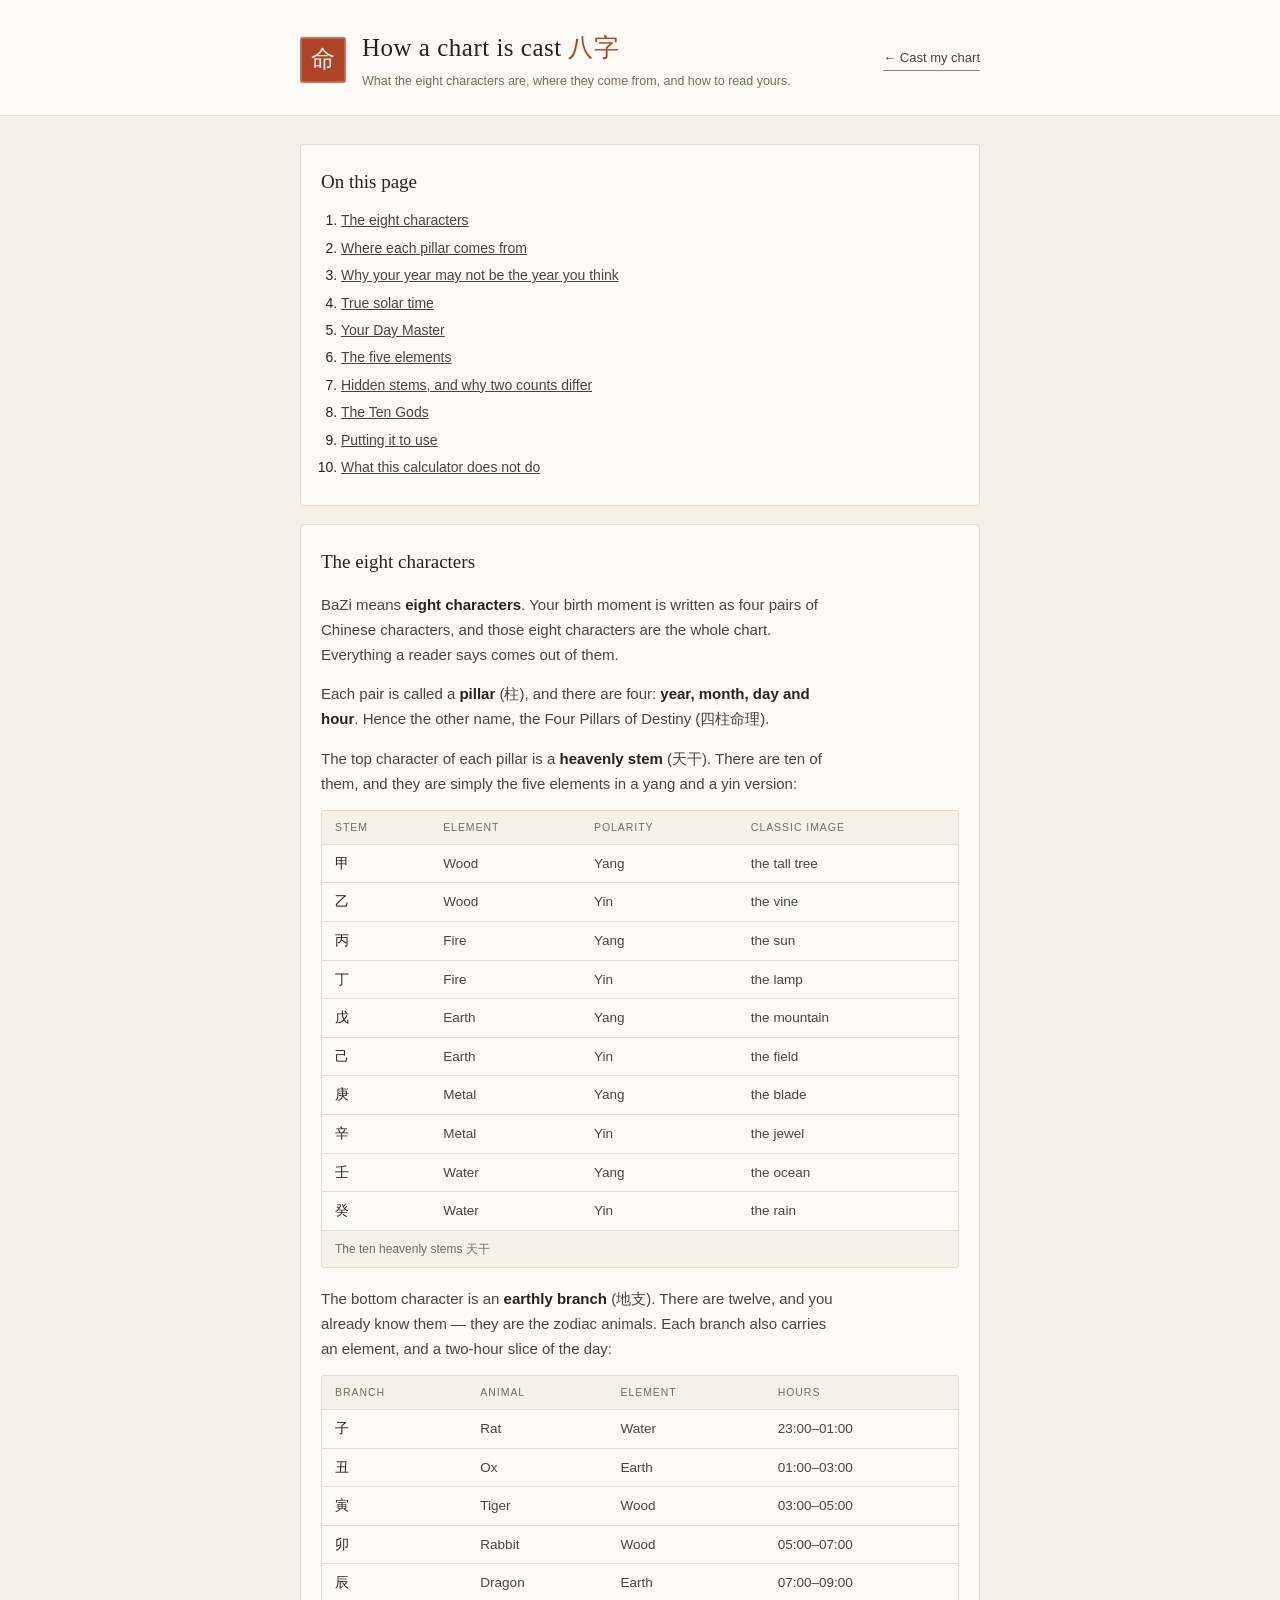
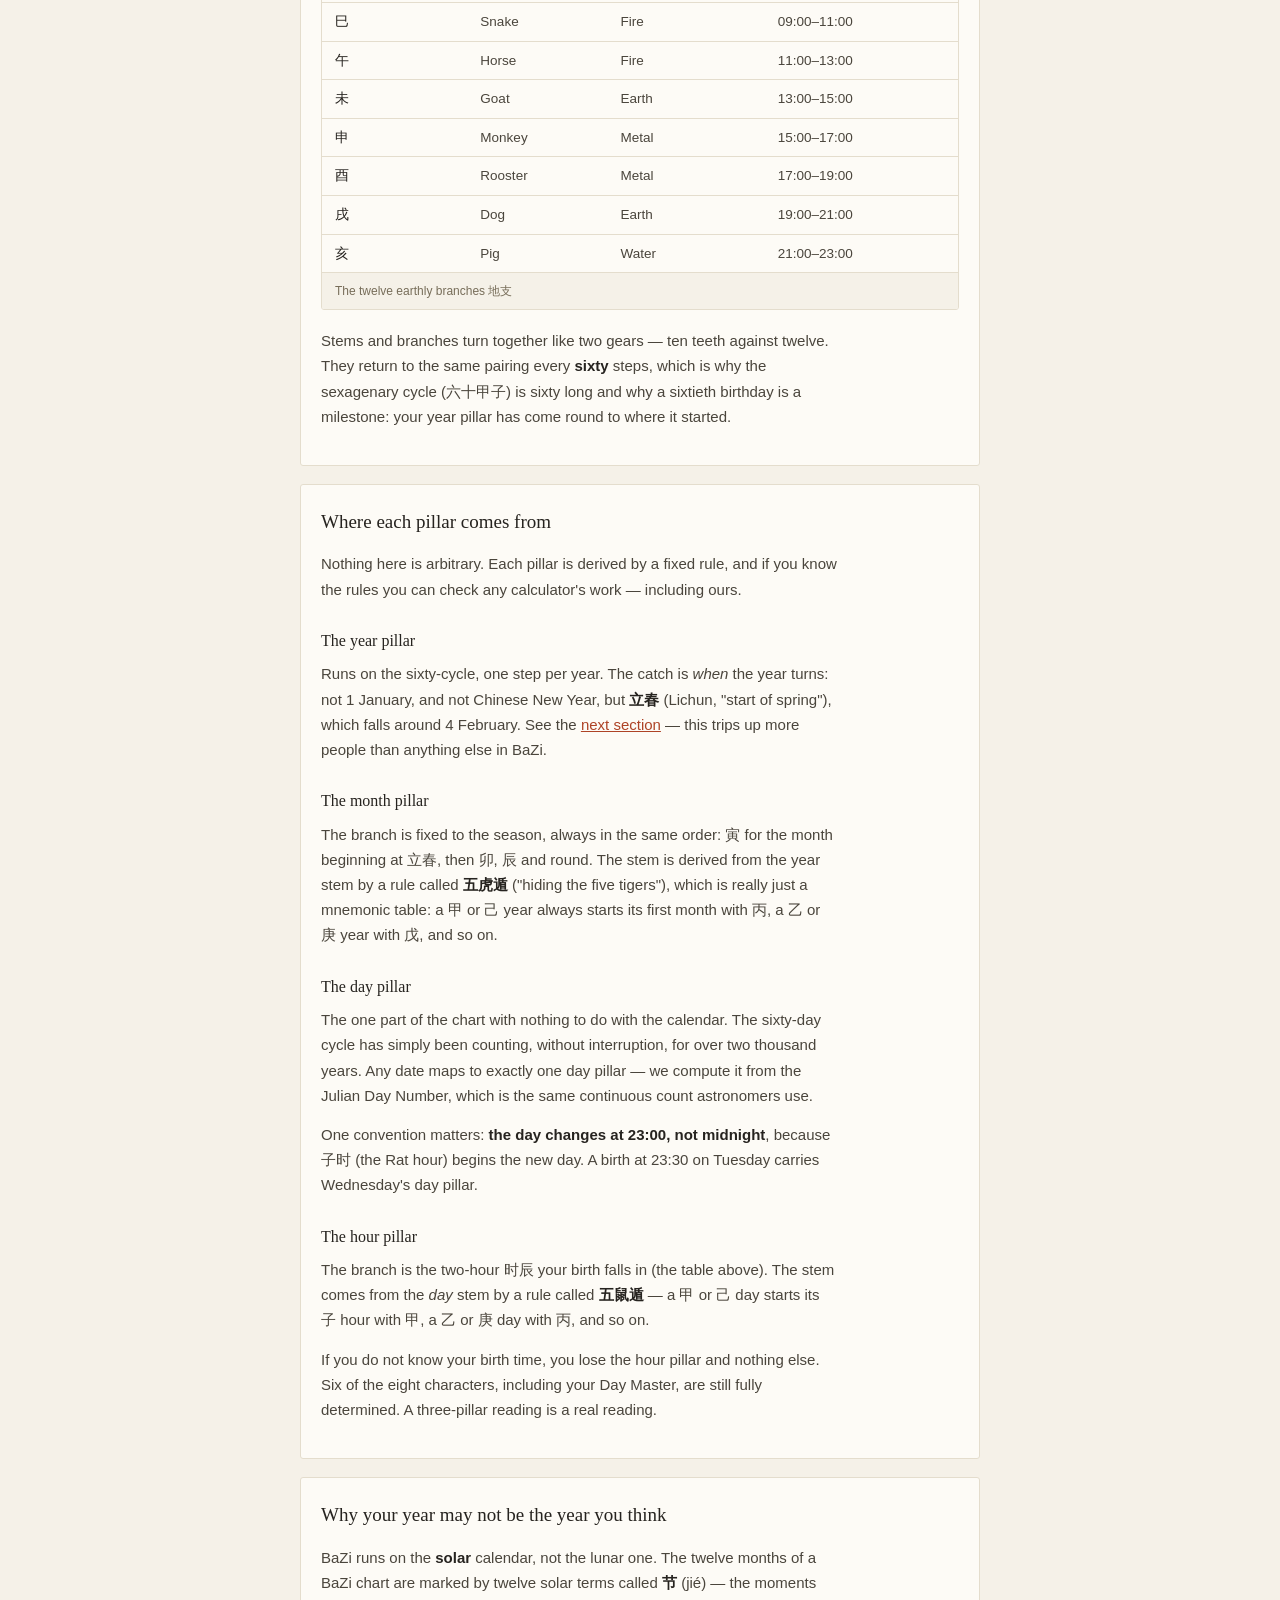
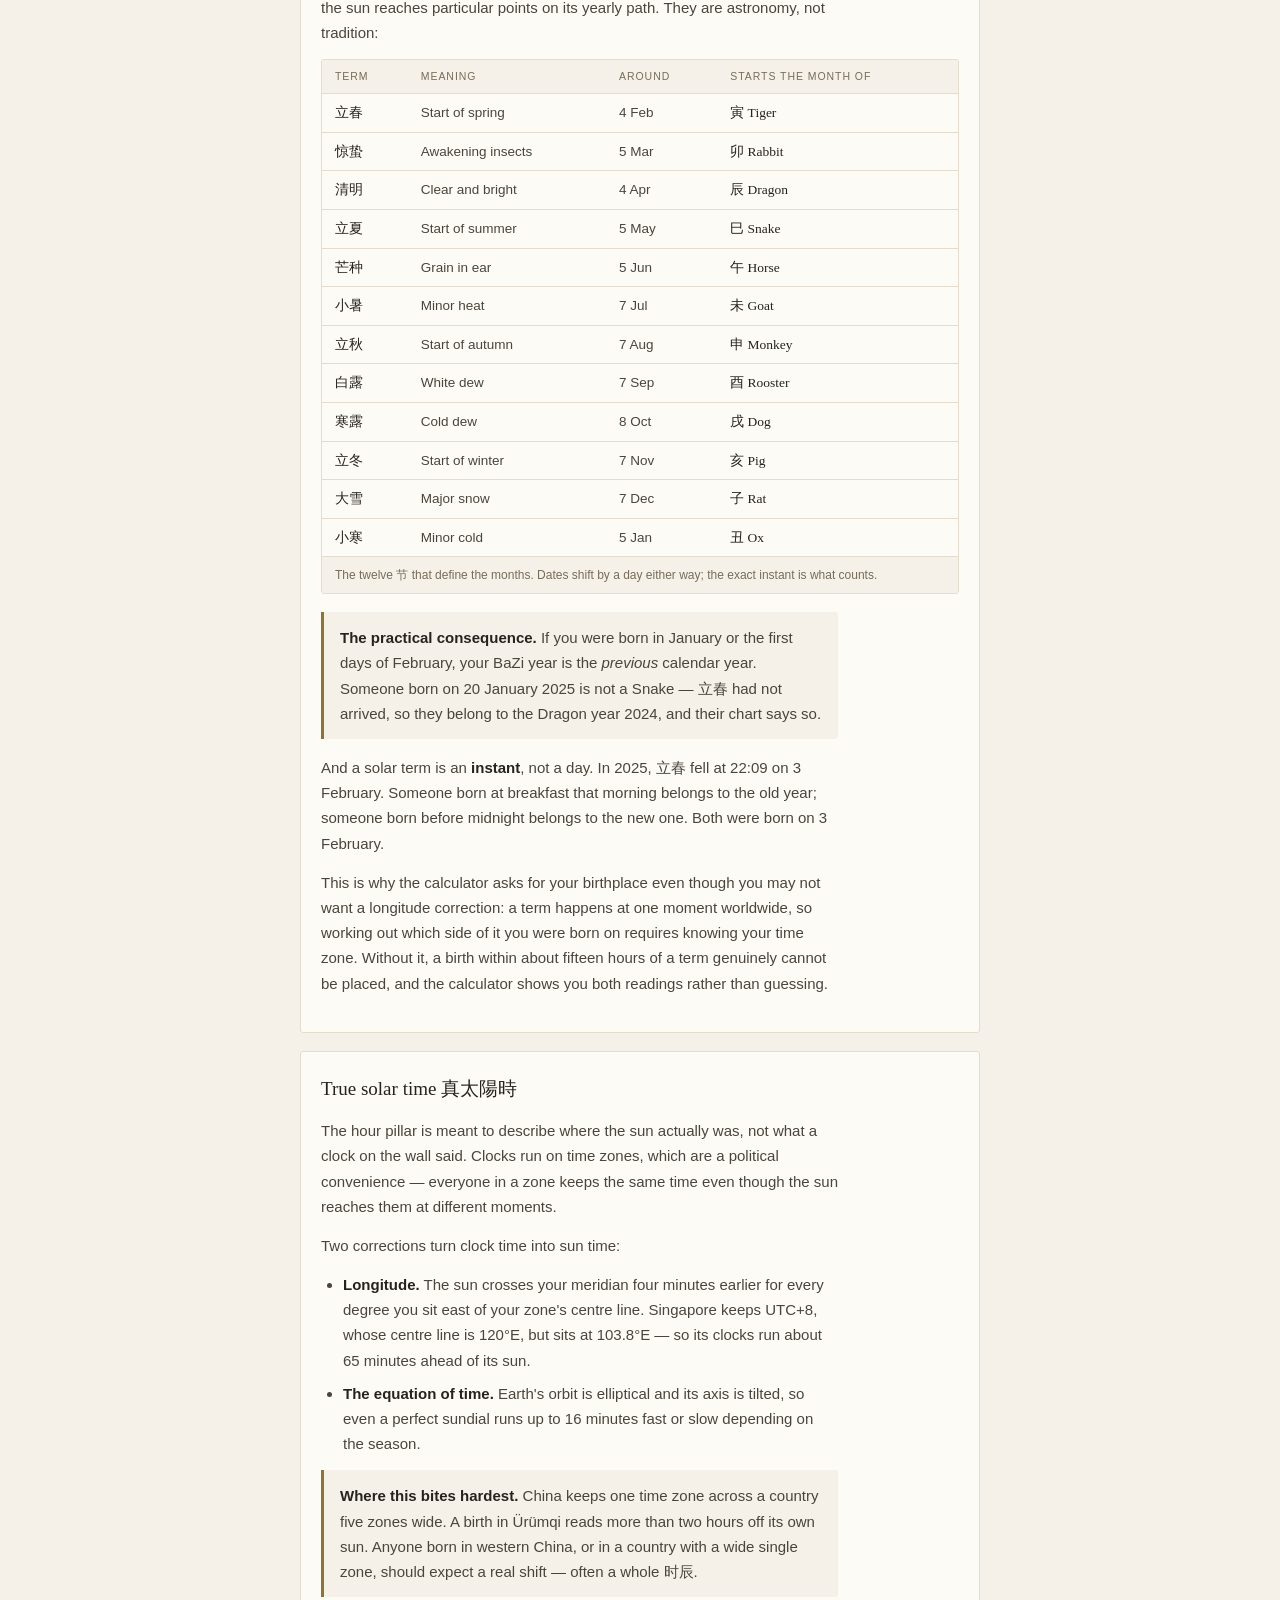
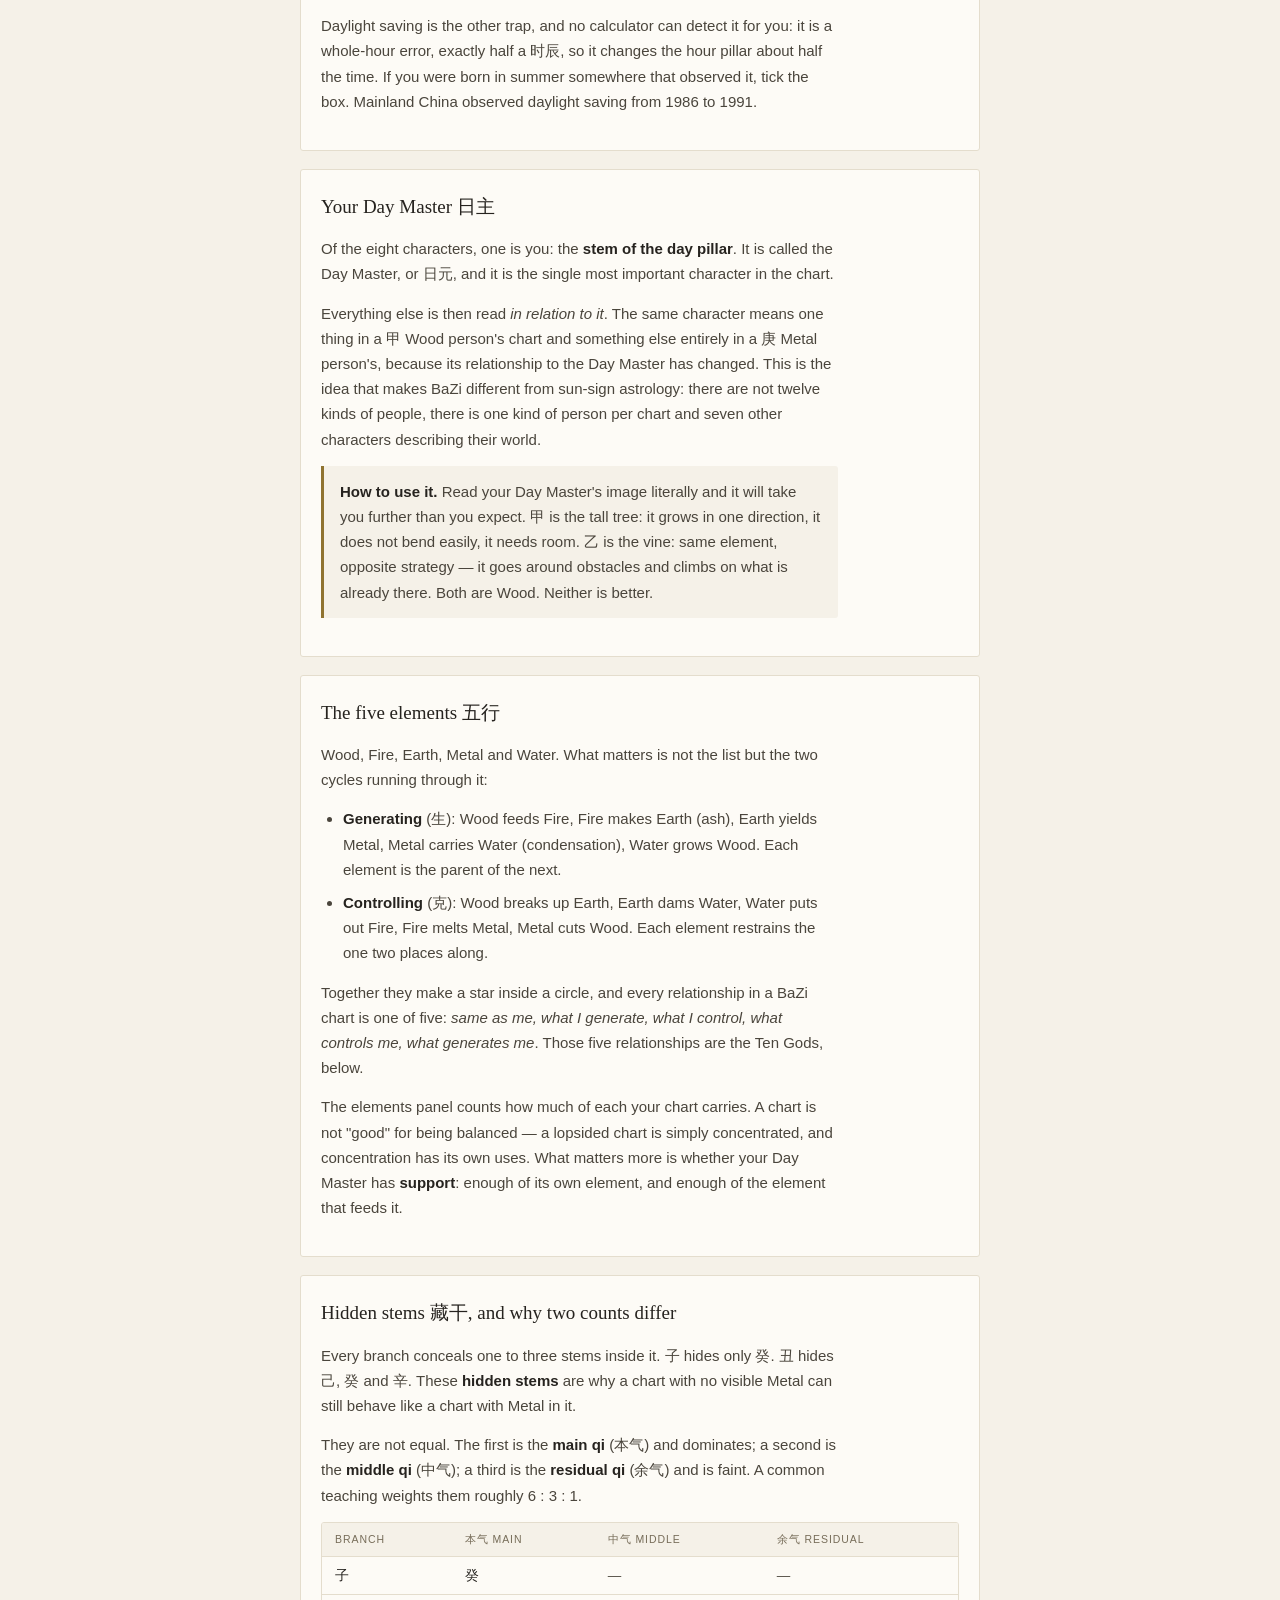
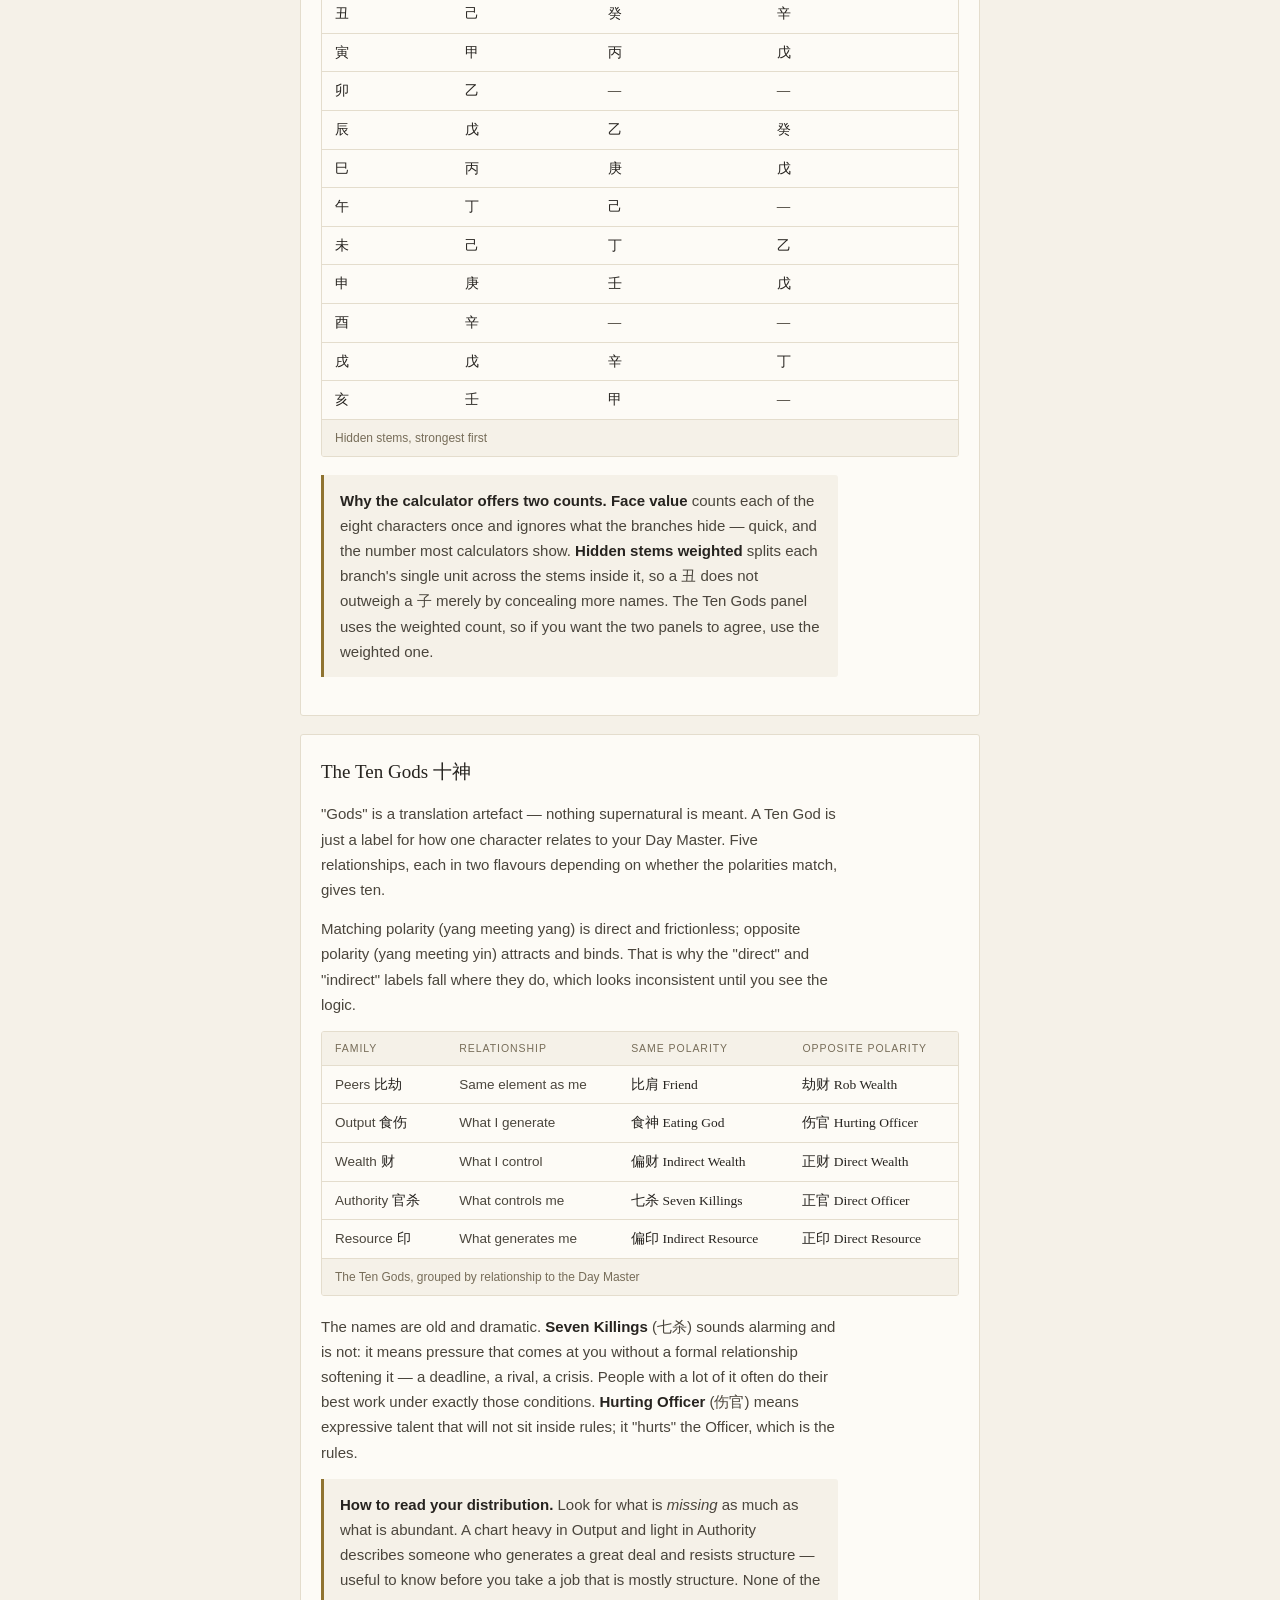
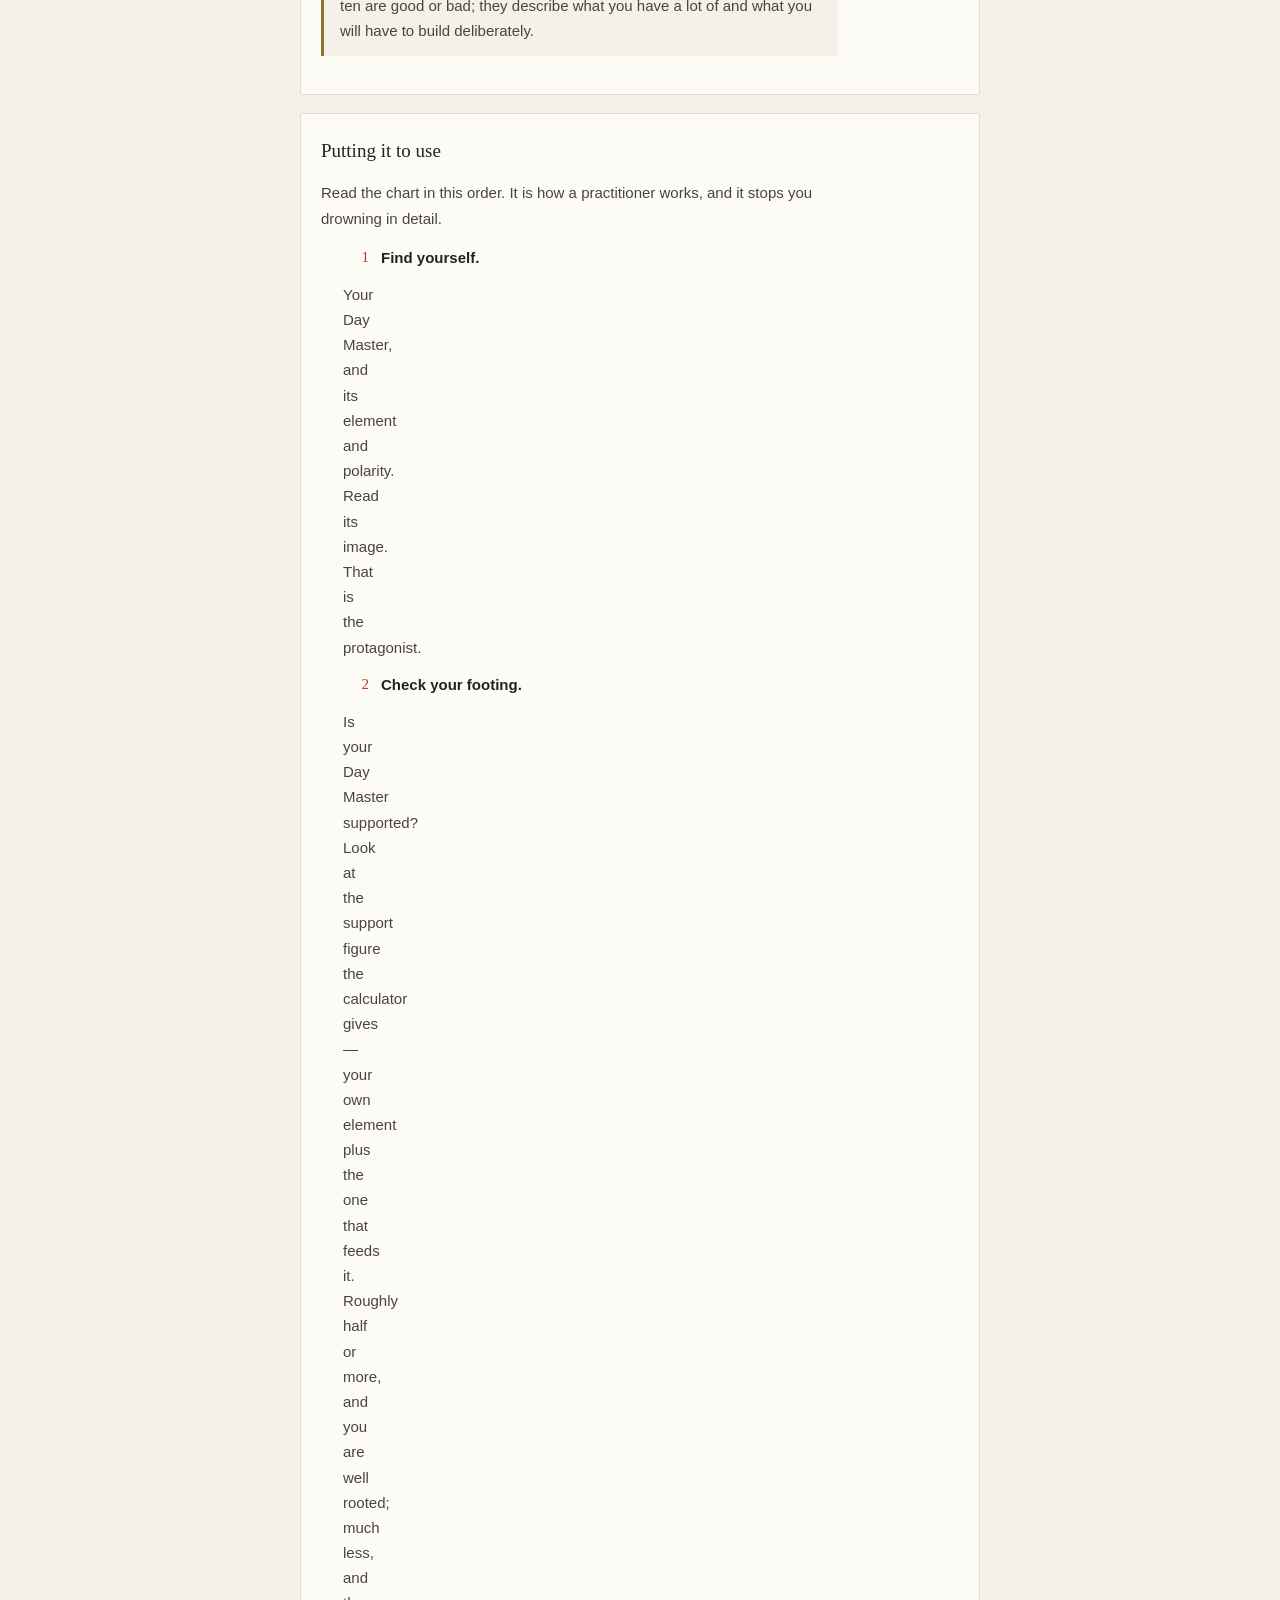
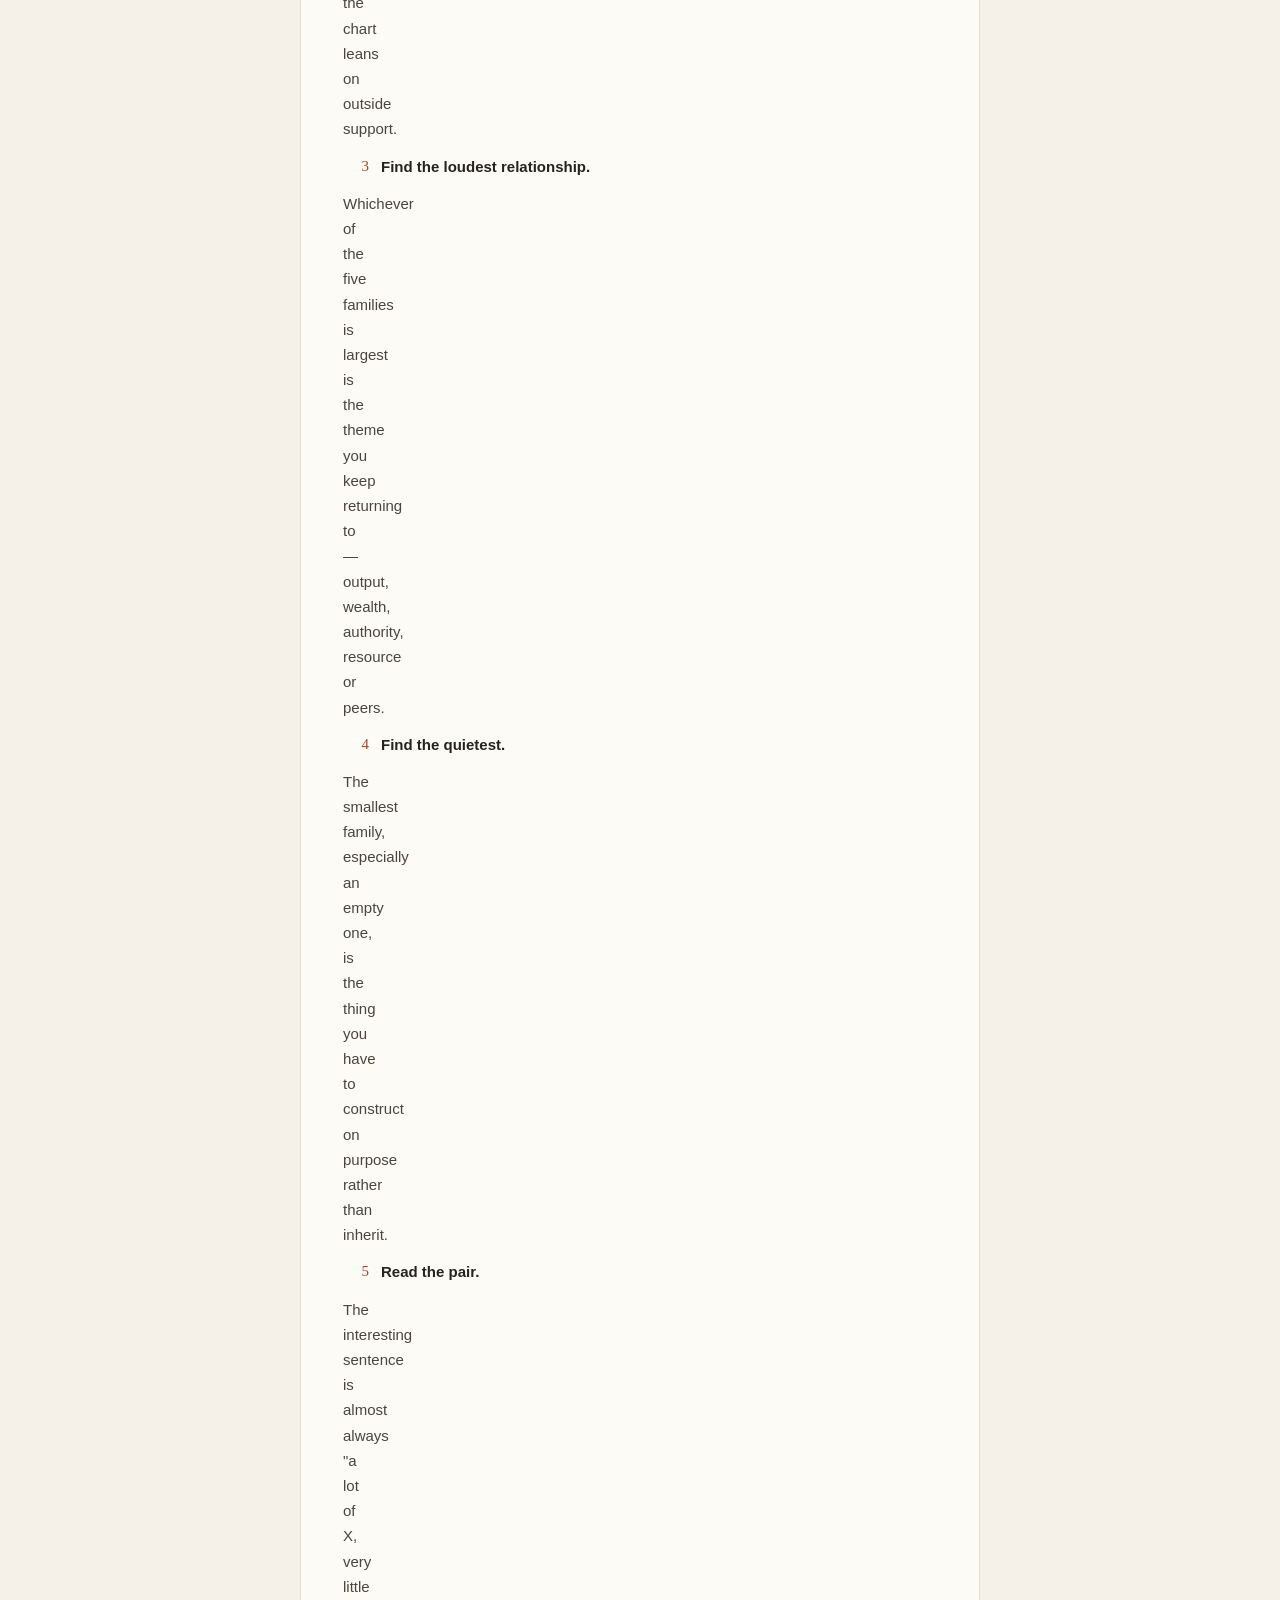
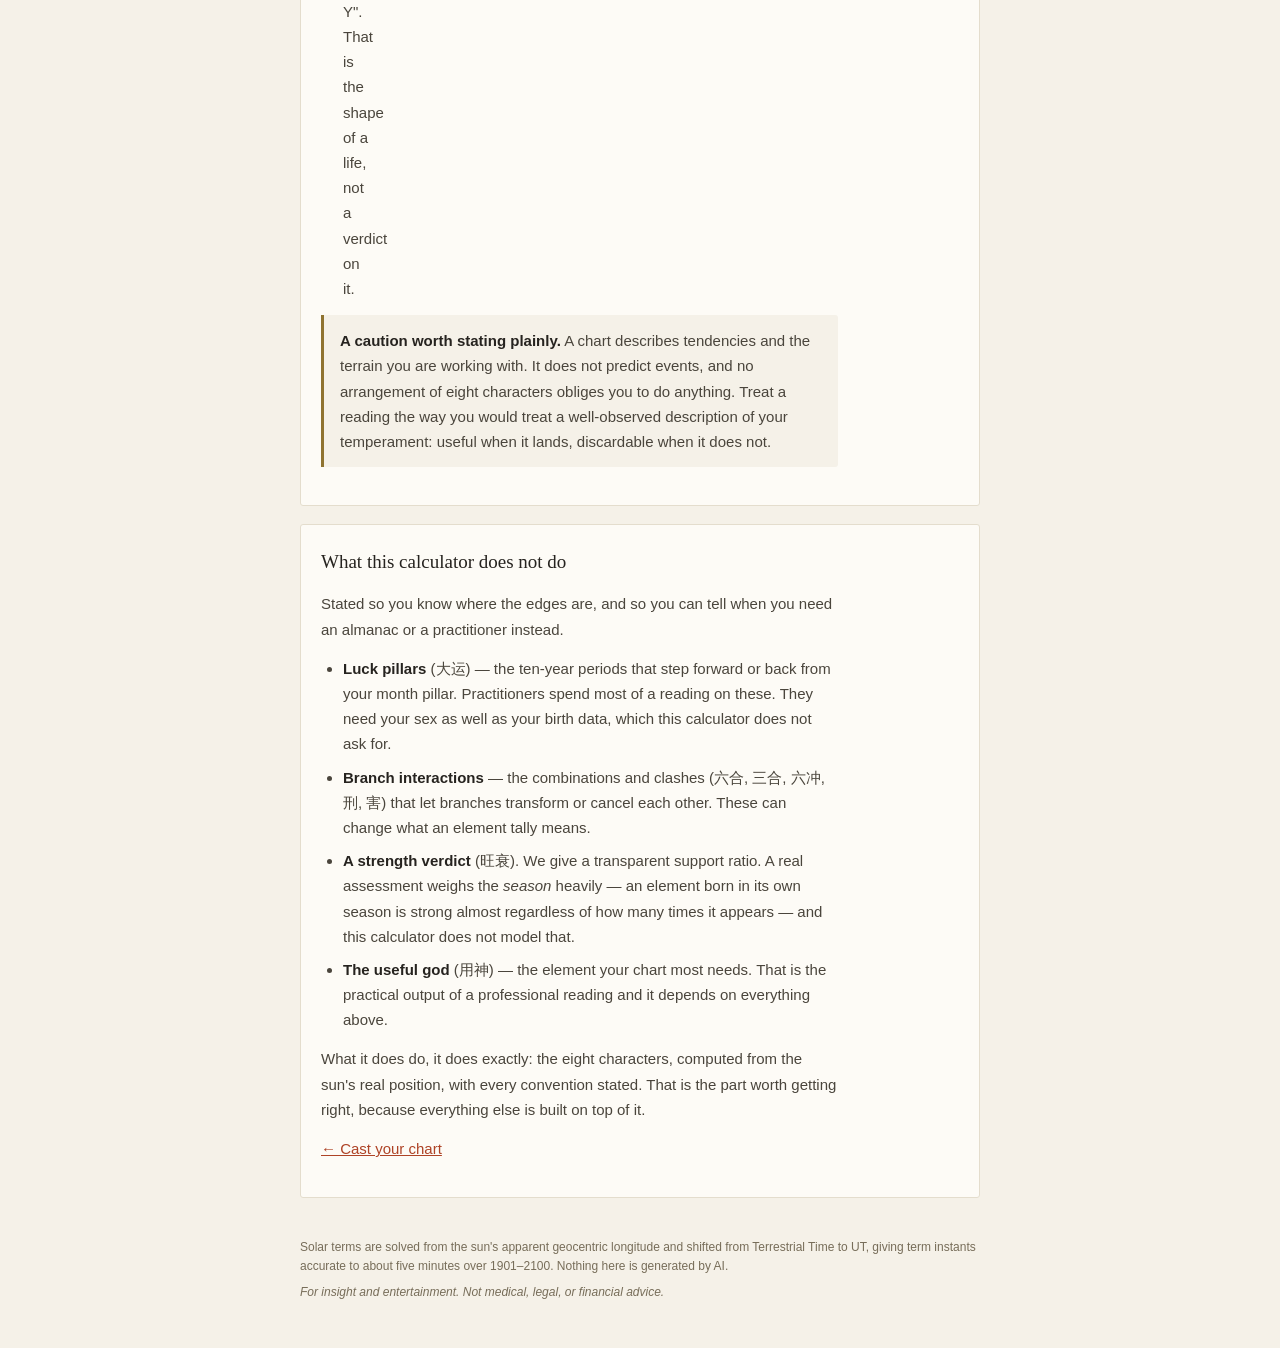
==== guide.html @ dee1ddfe "improve tool" ====
<!doctype html>
<html lang="en">
<head>
<meta charset="utf-8">
<meta name="viewport" content="width=device-width, initial-scale=1">
<title>How a BaZi Chart Is Cast: Pillars, Day Master, Elements and Ten Gods (八字)</title>
<meta name="description" content="A plain-English guide to reading a BaZi chart: what the four pillars are, how the year changes at 立春 rather than New Year, what a Day Master is, how the five elements and ten gods are counted, and how to apply it all.">
<link rel="canonical" href="https://example.github.io/bazi-calculator/guide.html">

<meta property="og:type" content="article">
<meta property="og:title" content="How a BaZi Chart Is Cast (八字)">
<meta property="og:description" content="What the four pillars are, where they come from, and how to read your own chart. No jargon left untranslated.">

<link rel="icon" href="data:image/svg+xml,<svg xmlns='http://www.w3.org/2000/svg' viewBox='0 0 32 32'><rect width='32' height='32' rx='3' fill='%23ae4326'/><text x='16' y='23' font-size='20' text-anchor='middle' fill='%23f8f3e9' font-family='serif'>命</text></svg>">
<link rel="stylesheet" href="styles.css">
</head>
<body>

<header class="site-head">
  <div class="wrap head-inner">
    <div class="head-main">
      <span class="seal" aria-hidden="true">命</span>
      <div>
        <h1>How a chart is cast <span class="hz" lang="zh">八字</span></h1>
        <p class="tagline">What the eight characters are, where they come from, and how to read yours.</p>
      </div>
    </div>
    <a class="head-link" href="index.html">← Cast my chart</a>
  </div>
</header>

<main class="wrap">

  <nav class="card toc" aria-labelledby="toc-h">
    <h2 id="toc-h" class="card-title">On this page</h2>
    <ol class="toc-list">
      <li><a href="#basics">The eight characters</a></li>
      <li><a href="#pillars">Where each pillar comes from</a></li>
      <li><a href="#terms">Why your year may not be the year you think</a></li>
      <li><a href="#solar-time">True solar time</a></li>
      <li><a href="#day-master">Your Day Master</a></li>
      <li><a href="#elements">The five elements</a></li>
      <li><a href="#hidden-stems">Hidden stems, and why two counts differ</a></li>
      <li><a href="#ten-gods">The Ten Gods</a></li>
      <li><a href="#apply">Putting it to use</a></li>
      <li><a href="#limits">What this calculator does not do</a></li>
    </ol>
  </nav>

  <!-- ─────────────────────────────────────────────────────── -->
  <section class="card prose" id="basics" aria-labelledby="basics-h">
    <h2 id="basics-h" class="card-title">The eight characters</h2>

    <p>BaZi means <b>eight characters</b>. Your birth moment is written as four pairs of
    Chinese characters, and those eight characters are the whole chart. Everything a reader
    says comes out of them.</p>

    <p>Each pair is called a <b>pillar</b> (柱), and there are four: <b>year, month, day and
    hour</b>. Hence the other name, the Four Pillars of Destiny (四柱命理).</p>

    <p>The top character of each pillar is a <b>heavenly stem</b> (天干). There are ten of them,
    and they are simply the five elements in a yang and a yin version:</p>

    <div class="table-scroll">
      <table class="ref">
        <caption>The ten heavenly stems 天干</caption>
        <thead><tr><th>Stem</th><th>Element</th><th>Polarity</th><th>Classic image</th></tr></thead>
        <tbody>
          <tr><td lang="zh">甲</td><td>Wood</td><td>Yang</td><td>the tall tree</td></tr>
          <tr><td lang="zh">乙</td><td>Wood</td><td>Yin</td><td>the vine</td></tr>
          <tr><td lang="zh">丙</td><td>Fire</td><td>Yang</td><td>the sun</td></tr>
          <tr><td lang="zh">丁</td><td>Fire</td><td>Yin</td><td>the lamp</td></tr>
          <tr><td lang="zh">戊</td><td>Earth</td><td>Yang</td><td>the mountain</td></tr>
          <tr><td lang="zh">己</td><td>Earth</td><td>Yin</td><td>the field</td></tr>
          <tr><td lang="zh">庚</td><td>Metal</td><td>Yang</td><td>the blade</td></tr>
          <tr><td lang="zh">辛</td><td>Metal</td><td>Yin</td><td>the jewel</td></tr>
          <tr><td lang="zh">壬</td><td>Water</td><td>Yang</td><td>the ocean</td></tr>
          <tr><td lang="zh">癸</td><td>Water</td><td>Yin</td><td>the rain</td></tr>
        </tbody>
      </table>
    </div>

    <p>The bottom character is an <b>earthly branch</b> (地支). There are twelve, and you already
    know them — they are the zodiac animals. Each branch also carries an element, and a two-hour
    slice of the day:</p>

    <div class="table-scroll">
      <table class="ref">
        <caption>The twelve earthly branches 地支</caption>
        <thead><tr><th>Branch</th><th>Animal</th><th>Element</th><th>Hours</th></tr></thead>
        <tbody>
          <tr><td lang="zh">子</td><td>Rat</td><td>Water</td><td>23:00–01:00</td></tr>
          <tr><td lang="zh">丑</td><td>Ox</td><td>Earth</td><td>01:00–03:00</td></tr>
          <tr><td lang="zh">寅</td><td>Tiger</td><td>Wood</td><td>03:00–05:00</td></tr>
          <tr><td lang="zh">卯</td><td>Rabbit</td><td>Wood</td><td>05:00–07:00</td></tr>
          <tr><td lang="zh">辰</td><td>Dragon</td><td>Earth</td><td>07:00–09:00</td></tr>
          <tr><td lang="zh">巳</td><td>Snake</td><td>Fire</td><td>09:00–11:00</td></tr>
          <tr><td lang="zh">午</td><td>Horse</td><td>Fire</td><td>11:00–13:00</td></tr>
          <tr><td lang="zh">未</td><td>Goat</td><td>Earth</td><td>13:00–15:00</td></tr>
          <tr><td lang="zh">申</td><td>Monkey</td><td>Metal</td><td>15:00–17:00</td></tr>
          <tr><td lang="zh">酉</td><td>Rooster</td><td>Metal</td><td>17:00–19:00</td></tr>
          <tr><td lang="zh">戌</td><td>Dog</td><td>Earth</td><td>19:00–21:00</td></tr>
          <tr><td lang="zh">亥</td><td>Pig</td><td>Water</td><td>21:00–23:00</td></tr>
        </tbody>
      </table>
    </div>

    <p>Stems and branches turn together like two gears — ten teeth against twelve. They return
    to the same pairing every <b>sixty</b> steps, which is why the sexagenary cycle (六十甲子)
    is sixty long and why a sixtieth birthday is a milestone: your year pillar has come round
    to where it started.</p>
  </section>

  <!-- ─────────────────────────────────────────────────────── -->
  <section class="card prose" id="pillars" aria-labelledby="pillars-h">
    <h2 id="pillars-h" class="card-title">Where each pillar comes from</h2>

    <p>Nothing here is arbitrary. Each pillar is derived by a fixed rule, and if you know the
    rules you can check any calculator's work — including ours.</p>

    <h3>The year pillar</h3>
    <p>Runs on the sixty-cycle, one step per year. The catch is <em>when</em> the year turns:
    not 1 January, and not Chinese New Year, but <b>立春</b> (Lichun, "start of spring"), which
    falls around 4 February. See the <a href="#terms">next section</a> — this trips up more
    people than anything else in BaZi.</p>

    <h3>The month pillar</h3>
    <p>The branch is fixed to the season, always in the same order: 寅 for the month beginning
    at 立春, then 卯, 辰 and round. The stem is derived from the year stem by a rule called
    <b>五虎遁</b> ("hiding the five tigers"), which is really just a mnemonic table: a 甲 or 己
    year always starts its first month with 丙, a 乙 or 庚 year with 戊, and so on.</p>

    <h3>The day pillar</h3>
    <p>The one part of the chart with nothing to do with the calendar. The sixty-day cycle has
    simply been counting, without interruption, for over two thousand years. Any date maps to
    exactly one day pillar — we compute it from the Julian Day Number, which is the same
    continuous count astronomers use.</p>
    <p>One convention matters: <b>the day changes at 23:00, not midnight</b>, because 子时
    (the Rat hour) begins the new day. A birth at 23:30 on Tuesday carries Wednesday's day
    pillar.</p>

    <h3>The hour pillar</h3>
    <p>The branch is the two-hour 时辰 your birth falls in (the table above). The stem comes from
    the <em>day</em> stem by a rule called <b>五鼠遁</b> — a 甲 or 己 day starts its 子 hour with
    甲, a 乙 or 庚 day with 丙, and so on.</p>
    <p>If you do not know your birth time, you lose the hour pillar and nothing else. Six of the
    eight characters, including your Day Master, are still fully determined. A three-pillar
    reading is a real reading.</p>
  </section>

  <!-- ─────────────────────────────────────────────────────── -->
  <section class="card prose" id="terms" aria-labelledby="terms-h">
    <h2 id="terms-h" class="card-title">Why your year may not be the year you think</h2>

    <p>BaZi runs on the <b>solar</b> calendar, not the lunar one. The twelve months of a BaZi
    chart are marked by twelve solar terms called <b>节</b> (jié) — the moments the sun reaches
    particular points on its yearly path. They are astronomy, not tradition:</p>

    <div class="table-scroll">
      <table class="ref">
        <caption>The twelve 节 that define the months. Dates shift by a day either way; the exact
        instant is what counts.</caption>
        <thead><tr><th>Term</th><th>Meaning</th><th>Around</th><th>Starts the month of</th></tr></thead>
        <tbody>
          <tr><td lang="zh">立春</td><td>Start of spring</td><td>4 Feb</td><td lang="zh">寅 Tiger</td></tr>
          <tr><td lang="zh">惊蛰</td><td>Awakening insects</td><td>5 Mar</td><td lang="zh">卯 Rabbit</td></tr>
          <tr><td lang="zh">清明</td><td>Clear and bright</td><td>4 Apr</td><td lang="zh">辰 Dragon</td></tr>
          <tr><td lang="zh">立夏</td><td>Start of summer</td><td>5 May</td><td lang="zh">巳 Snake</td></tr>
          <tr><td lang="zh">芒种</td><td>Grain in ear</td><td>5 Jun</td><td lang="zh">午 Horse</td></tr>
          <tr><td lang="zh">小暑</td><td>Minor heat</td><td>7 Jul</td><td lang="zh">未 Goat</td></tr>
          <tr><td lang="zh">立秋</td><td>Start of autumn</td><td>7 Aug</td><td lang="zh">申 Monkey</td></tr>
          <tr><td lang="zh">白露</td><td>White dew</td><td>7 Sep</td><td lang="zh">酉 Rooster</td></tr>
          <tr><td lang="zh">寒露</td><td>Cold dew</td><td>8 Oct</td><td lang="zh">戌 Dog</td></tr>
          <tr><td lang="zh">立冬</td><td>Start of winter</td><td>7 Nov</td><td lang="zh">亥 Pig</td></tr>
          <tr><td lang="zh">大雪</td><td>Major snow</td><td>7 Dec</td><td lang="zh">子 Rat</td></tr>
          <tr><td lang="zh">小寒</td><td>Minor cold</td><td>5 Jan</td><td lang="zh">丑 Ox</td></tr>
        </tbody>
      </table>
    </div>

    <p class="callout"><b>The practical consequence.</b> If you were born in January or the first
    days of February, your BaZi year is the <em>previous</em> calendar year. Someone born on
    20 January 2025 is not a Snake — 立春 had not arrived, so they belong to the Dragon year
    2024, and their chart says so.</p>

    <p>And a solar term is an <b>instant</b>, not a day. In 2025, 立春 fell at 22:09 on
    3 February. Someone born at breakfast that morning belongs to the old year; someone born
    before midnight belongs to the new one. Both were born on 3 February.</p>

    <p>This is why the calculator asks for your birthplace even though you may not want a
    longitude correction: a term happens at one moment worldwide, so working out which side of
    it you were born on requires knowing your time zone. Without it, a birth within about
    fifteen hours of a term genuinely cannot be placed, and the calculator shows you both
    readings rather than guessing.</p>
  </section>

  <!-- ─────────────────────────────────────────────────────── -->
  <section class="card prose" id="solar-time" aria-labelledby="st-h">
    <h2 id="st-h" class="card-title">True solar time 真太陽時</h2>

    <p>The hour pillar is meant to describe where the sun actually was, not what a clock on the
    wall said. Clocks run on time zones, which are a political convenience — everyone in a zone
    keeps the same time even though the sun reaches them at different moments.</p>

    <p>Two corrections turn clock time into sun time:</p>

    <ul>
      <li><b>Longitude.</b> The sun crosses your meridian four minutes earlier for every degree
      you sit east of your zone's centre line. Singapore keeps UTC+8, whose centre line is 120°E,
      but sits at 103.8°E — so its clocks run about 65 minutes ahead of its sun.</li>
      <li><b>The equation of time.</b> Earth's orbit is elliptical and its axis is tilted, so
      even a perfect sundial runs up to 16 minutes fast or slow depending on the season.</li>
    </ul>

    <p class="callout"><b>Where this bites hardest.</b> China keeps one time zone across a country
    five zones wide. A birth in Ürümqi reads more than two hours off its own sun. Anyone born in
    western China, or in a country with a wide single zone, should expect a real shift — often a
    whole 时辰.</p>

    <p>Daylight saving is the other trap, and no calculator can detect it for you: it is a
    whole-hour error, exactly half a 时辰, so it changes the hour pillar about half the time.
    If you were born in summer somewhere that observed it, tick the box. Mainland China observed
    daylight saving from 1986 to 1991.</p>
  </section>

  <!-- ─────────────────────────────────────────────────────── -->
  <section class="card prose" id="day-master" aria-labelledby="dmh">
    <h2 id="dmh" class="card-title">Your Day Master 日主</h2>

    <p>Of the eight characters, one is you: the <b>stem of the day pillar</b>. It is called the
    Day Master, or 日元, and it is the single most important character in the chart.</p>

    <p>Everything else is then read <em>in relation to it</em>. The same character means one
    thing in a 甲 Wood person's chart and something else entirely in a 庚 Metal person's, because
    its relationship to the Day Master has changed. This is the idea that makes BaZi different
    from sun-sign astrology: there are not twelve kinds of people, there is one kind of person
    per chart and seven other characters describing their world.</p>

    <p class="callout"><b>How to use it.</b> Read your Day Master's image literally and it will
    take you further than you expect. 甲 is the tall tree: it grows in one direction, it does not
    bend easily, it needs room. 乙 is the vine: same element, opposite strategy — it goes around
    obstacles and climbs on what is already there. Both are Wood. Neither is better.</p>
  </section>

  <!-- ─────────────────────────────────────────────────────── -->
  <section class="card prose" id="elements" aria-labelledby="eh">
    <h2 id="eh" class="card-title">The five elements 五行</h2>

    <p>Wood, Fire, Earth, Metal and Water. What matters is not the list but the two cycles
    running through it:</p>

    <ul>
      <li><b>Generating</b> (生): Wood feeds Fire, Fire makes Earth (ash), Earth yields Metal,
      Metal carries Water (condensation), Water grows Wood. Each element is the parent of the
      next.</li>
      <li><b>Controlling</b> (克): Wood breaks up Earth, Earth dams Water, Water puts out Fire,
      Fire melts Metal, Metal cuts Wood. Each element restrains the one two places along.</li>
    </ul>

    <p>Together they make a star inside a circle, and every relationship in a BaZi chart is one
    of five: <em>same as me, what I generate, what I control, what controls me, what generates
    me</em>. Those five relationships are the Ten Gods, below.</p>

    <p>The elements panel counts how much of each your chart carries. A chart is not "good"
    for being balanced — a lopsided chart is simply concentrated, and concentration has its own
    uses. What matters more is whether your Day Master has <b>support</b>: enough of its own
    element, and enough of the element that feeds it.</p>
  </section>

  <!-- ─────────────────────────────────────────────────────── -->
  <section class="card prose" id="hidden-stems" aria-labelledby="hsh">
    <h2 id="hsh" class="card-title">Hidden stems 藏干, and why two counts differ</h2>

    <p>Every branch conceals one to three stems inside it. 子 hides only 癸. 丑 hides 己, 癸
    and 辛. These <b>hidden stems</b> are why a chart with no visible Metal can still behave
    like a chart with Metal in it.</p>

    <p>They are not equal. The first is the <b>main qi</b> (本气) and dominates; a second is the
    <b>middle qi</b> (中气); a third is the <b>residual qi</b> (余气) and is faint. A common
    teaching weights them roughly 6 : 3 : 1.</p>

    <div class="table-scroll">
      <table class="ref">
        <caption>Hidden stems, strongest first</caption>
        <thead><tr><th>Branch</th><th>本气 main</th><th>中气 middle</th><th>余气 residual</th></tr></thead>
        <tbody>
          <tr><td lang="zh">子</td><td lang="zh">癸</td><td>—</td><td>—</td></tr>
          <tr><td lang="zh">丑</td><td lang="zh">己</td><td lang="zh">癸</td><td lang="zh">辛</td></tr>
          <tr><td lang="zh">寅</td><td lang="zh">甲</td><td lang="zh">丙</td><td lang="zh">戊</td></tr>
          <tr><td lang="zh">卯</td><td lang="zh">乙</td><td>—</td><td>—</td></tr>
          <tr><td lang="zh">辰</td><td lang="zh">戊</td><td lang="zh">乙</td><td lang="zh">癸</td></tr>
          <tr><td lang="zh">巳</td><td lang="zh">丙</td><td lang="zh">庚</td><td lang="zh">戊</td></tr>
          <tr><td lang="zh">午</td><td lang="zh">丁</td><td lang="zh">己</td><td>—</td></tr>
          <tr><td lang="zh">未</td><td lang="zh">己</td><td lang="zh">丁</td><td lang="zh">乙</td></tr>
          <tr><td lang="zh">申</td><td lang="zh">庚</td><td lang="zh">壬</td><td lang="zh">戊</td></tr>
          <tr><td lang="zh">酉</td><td lang="zh">辛</td><td>—</td><td>—</td></tr>
          <tr><td lang="zh">戌</td><td lang="zh">戊</td><td lang="zh">辛</td><td lang="zh">丁</td></tr>
          <tr><td lang="zh">亥</td><td lang="zh">壬</td><td lang="zh">甲</td><td>—</td></tr>
        </tbody>
      </table>
    </div>

    <p class="callout"><b>Why the calculator offers two counts.</b> <b>Face value</b> counts each
    of the eight characters once and ignores what the branches hide — quick, and the number most
    calculators show. <b>Hidden stems weighted</b> splits each branch's single unit across the
    stems inside it, so a 丑 does not outweigh a 子 merely by concealing more names. The Ten Gods
    panel uses the weighted count, so if you want the two panels to agree, use the weighted one.</p>
  </section>

  <!-- ─────────────────────────────────────────────────────── -->
  <section class="card prose" id="ten-gods" aria-labelledby="tgh">
    <h2 id="tgh" class="card-title">The Ten Gods 十神</h2>

    <p>"Gods" is a translation artefact — nothing supernatural is meant. A Ten God is just a
    label for how one character relates to your Day Master. Five relationships, each in two
    flavours depending on whether the polarities match, gives ten.</p>

    <p>Matching polarity (yang meeting yang) is direct and frictionless; opposite polarity
    (yang meeting yin) attracts and binds. That is why the "direct" and "indirect" labels fall
    where they do, which looks inconsistent until you see the logic.</p>

    <div class="table-scroll">
      <table class="ref">
        <caption>The Ten Gods, grouped by relationship to the Day Master</caption>
        <thead><tr><th>Family</th><th>Relationship</th><th>Same polarity</th><th>Opposite polarity</th></tr></thead>
        <tbody>
          <tr><td>Peers <span lang="zh">比劫</span></td><td>Same element as me</td>
              <td lang="zh">比肩 Friend</td><td lang="zh">劫财 Rob Wealth</td></tr>
          <tr><td>Output <span lang="zh">食伤</span></td><td>What I generate</td>
              <td lang="zh">食神 Eating God</td><td lang="zh">伤官 Hurting Officer</td></tr>
          <tr><td>Wealth <span lang="zh">财</span></td><td>What I control</td>
              <td lang="zh">偏财 Indirect Wealth</td><td lang="zh">正财 Direct Wealth</td></tr>
          <tr><td>Authority <span lang="zh">官杀</span></td><td>What controls me</td>
              <td lang="zh">七杀 Seven Killings</td><td lang="zh">正官 Direct Officer</td></tr>
          <tr><td>Resource <span lang="zh">印</span></td><td>What generates me</td>
              <td lang="zh">偏印 Indirect Resource</td><td lang="zh">正印 Direct Resource</td></tr>
        </tbody>
      </table>
    </div>

    <p>The names are old and dramatic. <b>Seven Killings</b> (七杀) sounds alarming and is not:
    it means pressure that comes at you without a formal relationship softening it — a deadline,
    a rival, a crisis. People with a lot of it often do their best work under exactly those
    conditions. <b>Hurting Officer</b> (伤官) means expressive talent that will not sit inside
    rules; it "hurts" the Officer, which is the rules.</p>

    <p class="callout"><b>How to read your distribution.</b> Look for what is <em>missing</em>
    as much as what is abundant. A chart heavy in Output and light in Authority describes someone
    who generates a great deal and resists structure — useful to know before you take a job that
    is mostly structure. None of the ten are good or bad; they describe what you have a lot of
    and what you will have to build deliberately.</p>
  </section>

  <!-- ─────────────────────────────────────────────────────── -->
  <section class="card prose" id="apply" aria-labelledby="ah">
    <h2 id="ah" class="card-title">Putting it to use</h2>

    <p>Read the chart in this order. It is how a practitioner works, and it stops you drowning
    in detail.</p>

    <ol class="steps">
      <li><b>Find yourself.</b> Your Day Master, and its element and polarity. Read its image.
      That is the protagonist.</li>
      <li><b>Check your footing.</b> Is your Day Master supported? Look at the support figure the
      calculator gives — your own element plus the one that feeds it. Roughly half or more, and
      you are well rooted; much less, and the chart leans on outside support.</li>
      <li><b>Find the loudest relationship.</b> Whichever of the five families is largest is the
      theme you keep returning to — output, wealth, authority, resource or peers.</li>
      <li><b>Find the quietest.</b> The smallest family, especially an empty one, is the thing
      you have to construct on purpose rather than inherit.</li>
      <li><b>Read the pair.</b> The interesting sentence is almost always "a lot of X, very little
      Y". That is the shape of a life, not a verdict on it.</li>
    </ol>

    <p class="callout"><b>A caution worth stating plainly.</b> A chart describes tendencies and
    the terrain you are working with. It does not predict events, and no arrangement of eight
    characters obliges you to do anything. Treat a reading the way you would treat a
    well-observed description of your temperament: useful when it lands, discardable when it
    does not.</p>
  </section>

  <!-- ─────────────────────────────────────────────────────── -->
  <section class="card prose" id="limits" aria-labelledby="lh">
    <h2 id="lh" class="card-title">What this calculator does not do</h2>

    <p>Stated so you know where the edges are, and so you can tell when you need an almanac or a
    practitioner instead.</p>

    <ul>
      <li><b>Luck pillars</b> (大运) — the ten-year periods that step forward or back from your
      month pillar. Practitioners spend most of a reading on these. They need your sex as well as
      your birth data, which this calculator does not ask for.</li>
      <li><b>Branch interactions</b> — the combinations and clashes (六合, 三合, 六冲, 刑, 害)
      that let branches transform or cancel each other. These can change what an element tally
      means.</li>
      <li><b>A strength verdict</b> (旺衰). We give a transparent support ratio. A real assessment
      weighs the <em>season</em> heavily — an element born in its own season is strong almost
      regardless of how many times it appears — and this calculator does not model that.</li>
      <li><b>The useful god</b> (用神) — the element your chart most needs. That is the practical
      output of a professional reading and it depends on everything above.</li>
    </ul>

    <p>What it does do, it does exactly: the eight characters, computed from the sun's real
    position, with every convention stated. That is the part worth getting right, because
    everything else is built on top of it.</p>

    <p class="note"><a href="index.html">← Cast your chart</a></p>
  </section>

</main>

<footer class="site-foot wrap">
  <p>
    Solar terms are solved from the sun's apparent geocentric longitude and shifted from
    Terrestrial Time to UT, giving term instants accurate to about five minutes over 1901–2100.
    Nothing here is generated by AI.
  </p>
  <p class="disclaimer">For insight and entertainment. Not medical, legal, or financial advice.</p>
</footer>

</body>
</html>
---- styles.css ----
/* The Four Pillars: BaZi calculator.
   新中式 (neo-Chinese) for a Western audience: rice-paper neutrals, ink type,
   vermillion reserved for the seal and single accents. */

:root {
  --paper:   #f5f1e8;
  --surface: #fdfbf6;
  --ink:     #26231f;
  --ink-soft:#4a453c;
  --hair:    #e4ddcd;
  --mute:    #776d59;
  --seal:    #ae4326;        /* vermillion as ink: text, borders, rules */
  --seal-solid: #ae4326;     /* vermillion as ground: always carries cream text */
  --gold:    #8f7330;
  --track:   #ece5d4;
  --field:   #948870;   /* control edges need 3:1 against the field, not a hairline */

  /* Element fills, each clearing 3:1 against --track so the bars carry meaning
     rather than decoration. */
  --wood:  #546a43;
  --fire:  #a8391d;
  --earth: #8a6a2e;
  --metal: #6f7076;
  --water: #41647a;

  --serif: 'Palatino Linotype', Palatino, 'Book Antiqua', Georgia, 'Songti SC', 'Noto Serif SC', serif;
  --sans: 'Helvetica Neue', -apple-system, BlinkMacSystemFont, 'Segoe UI', Arial, sans-serif;
}

@media (prefers-color-scheme: dark) {
  :root {
    --paper:   #191714;
    --surface: #211e1a;
    --ink:     #ece5d8;
    --ink-soft:#c3bbab;
    --hair:    #3a352d;
    --mute:    #9c937f;
    --track:   #2e2a23;
    --field:   #7a7160;
    /* Vermillion and gold tuned for rice paper are unreadable on ink. These
       are the same hues lifted until they clear 5:1 on --surface. --seal in
       particular carries .err and .note.warn, so it must be the most legible
       colour on the page, not the least. */
    --seal:    #e2795f;
    --seal-solid: #a63f23;   /* the stamp stays deep; its glyph stays cream */
    --gold:    #d9b877;

    --wood:  #9dbb8a;
    --fire:  #e2795f;
    --earth: #d0a663;
    --metal: #b9bcc0;
    --water: #7fa8c0;
  }
}

* { box-sizing: border-box; }

/* Author `display` rules below (e.g. .check) would otherwise beat the UA
   stylesheet's [hidden] { display: none }, so restate it with force. */
[hidden] { display: none !important; }

a { color: var(--seal); }
a:hover { color: var(--ink); }

body {
  margin: 0;
  background: var(--paper);
  color: var(--ink);
  font-family: var(--sans);
  font-size: 16px;
  line-height: 1.6;
  -webkit-text-size-adjust: 100%;
}

.wrap { max-width: 720px; margin: 0 auto; padding: 0 20px; }

/* ── Header ─────────────────────────────────────────────── */
.site-head {
  background: var(--surface);
  border-bottom: 1px solid var(--hair);
  padding: 28px 0 24px;
  margin-bottom: 28px;
}
.head-inner { display: flex; align-items: center; gap: 16px; }
.seal {
  flex: none;
  width: 46px; height: 46px;
  border-radius: 3px;
  background: var(--seal-solid);
  color: #f8f3e9;
  font-family: 'Songti SC', 'Noto Serif SC', serif;
  font-size: 24px;
  display: flex; align-items: center; justify-content: center;
  box-shadow: inset 0 0 0 2px rgba(248,243,233,.25);
}
.site-head h1 {
  font-family: var(--serif);
  font-size: 25px;
  font-weight: 500;
  letter-spacing: .02em;
  margin: 0;
}
.site-head h1 .hz { color: var(--seal); white-space: nowrap; }
.tagline {
  margin: 3px 0 0;
  font-size: 12.5px;
  color: var(--mute);
}

/* ── Cards ──────────────────────────────────────────────── */
.card {
  background: var(--surface);
  border: 1px solid var(--hair);
  border-radius: 3px;
  padding: 22px 20px;
  margin-bottom: 18px;
}
.card-title {
  font-family: var(--serif);
  font-size: 19px;
  font-weight: 500;
  margin: 0 0 4px;
}
.card-sub {
  margin: 0 0 16px;
  font-size: 13px;
  color: var(--mute);
  line-height: 1.55;
}
.card-title + .pillars, .card-title + #elements, .card-title + #gods { margin-top: 16px; }

/* ── Form ───────────────────────────────────────────────── */
.field { margin-bottom: 22px; }
.field > label {
  display: block;
  font-size: 12px;
  letter-spacing: .09em;
  text-transform: uppercase;
  color: var(--ink-soft);
  margin-bottom: 7px;
}
.req { color: var(--mute); text-transform: none; letter-spacing: 0; font-size: 11.5px; }

input[type=date], input[type=time], input[type=text] {
  width: 100%;
  padding: 11px 12px;
  font: inherit;
  font-size: 16px; /* 16px avoids iOS zoom-on-focus */
  color: var(--ink);
  background: var(--paper);
  border: 1px solid var(--field);
  border-radius: 3px;
}
input:focus { border-color: var(--ink-soft); }

.hint { margin: 7px 0 0; font-size: 12px; color: var(--mute); line-height: 1.5; }

.check {
  display: flex; align-items: flex-start; gap: 8px;
  margin-top: 10px;
  font-size: 13.5px;
  color: var(--ink-soft);
  cursor: pointer;
}
.check input { margin: 3px 0 0; flex: none; accent-color: var(--seal); }

.city-results { display: none; margin-top: 8px; }
.city-results.open { display: flex; flex-direction: column; gap: 6px; }
.city-btn {
  text-align: left;
  padding: 9px 12px;
  font: inherit;
  font-size: 14px;
  color: var(--ink-soft);
  background: var(--paper);
  border: 1px solid var(--hair);
  border-radius: 3px;
  cursor: pointer;
}
.city-btn:hover, .city-btn:focus, .city-btn[aria-selected="true"] {
  border-color: var(--seal);
  color: var(--ink);
}
.city-btn[aria-selected="true"] { background: var(--track); }
.city-btn .lon { color: var(--mute); font-size: 12px; }

.btn-primary {
  width: 100%;
  padding: 13px 18px;
  font: inherit;
  font-size: 15px;
  letter-spacing: .03em;
  color: #f8f3e9;
  background: var(--seal-solid);
  border: 1px solid var(--seal-solid);
  border-radius: 3px;
  cursor: pointer;
}
.btn-primary:hover { background: #8e3620; border-color: #8e3620; }

.btn-ghost {
  padding: 10px 16px;
  font: inherit;
  font-size: 13.5px;
  color: var(--ink-soft);
  background: transparent;
  border: 1px solid var(--hair);
  border-radius: 3px;
  cursor: pointer;
}
.btn-ghost:hover { border-color: var(--ink-soft); color: var(--ink); }

.err { margin: 12px 0 0; font-size: 13.5px; color: var(--seal); }

/* ── Day-master headline ────────────────────────────────── */
.headline-card { border-top: 2px solid var(--gold); }
.eyebrow {
  margin: 0 0 10px;
  font-size: 11px;
  letter-spacing: .12em;
  text-transform: uppercase;
  color: var(--mute);
}
.dm-line {
  font-family: var(--serif);
  font-size: 26px;
  font-weight: 500;
  margin: 0 0 10px;
  line-height: 1.25;
}
#dm-char {
  font-family: 'Songti SC', 'Noto Serif SC', var(--serif);
  color: var(--seal);
  font-size: 34px;
}
.dm-desc { margin: 0; font-size: 15px; color: var(--ink-soft); }

/* ── Pillars ────────────────────────────────────────────── */
.pillars { display: grid; grid-template-columns: repeat(4, 1fr); gap: 8px; }
.pillar {
  background: var(--paper);
  border: 1px solid var(--hair);
  border-radius: 3px;
  padding: 12px 6px;
  text-align: center;
}
.pillar.is-day { border-color: var(--seal); }
.pillar.is-day .p-label { color: var(--seal); }
.p-label {
  font-size: 9.5px;
  letter-spacing: .1em;
  text-transform: uppercase;
  color: var(--mute);
}
.p-chars {
  font-family: 'Songti SC', 'Noto Serif SC', var(--serif);
  font-size: 30px;
  line-height: 1.15;
  margin: 6px 0 4px;
}
.p-el { font-size: 10.5px; color: var(--mute); line-height: 1.45; }
.p-hidden { font-size: 11px; color: var(--mute); margin-top: 6px; border-top: 1px solid var(--hair); padding-top: 6px; }
.p-hidden b { font-weight: normal; color: var(--ink-soft); }

.note { margin: 14px 0 0; font-size: 12px; color: var(--mute); line-height: 1.55; }
.note.warn { color: var(--seal); }

/* ── Elements ───────────────────────────────────────────── */
.elem-row { display: flex; align-items: center; gap: 10px; margin-bottom: 7px; font-size: 13px; }
.elem-name { width: 92px; flex: none; color: var(--ink-soft); }
.elem-bar { flex: 1; height: 7px; background: var(--track); border-radius: 4px; overflow: hidden; }
.elem-fill { display: block; height: 100%; border-radius: 4px; }
.elem-count { width: 20px; text-align: right; color: var(--mute); font-size: 12.5px; }

/* ── Ten gods ───────────────────────────────────────────── */
.god-family { margin-bottom: 18px; }
.god-family:last-child { margin-bottom: 0; }
.gf-head { display: flex; align-items: baseline; justify-content: space-between; gap: 12px; margin-bottom: 3px; }
.gf-name { font-family: var(--serif); font-size: 16px; }
.gf-pct { font-size: 13px; color: var(--seal); }
.gf-what { margin: 0 0 9px; font-size: 12.5px; color: var(--mute); line-height: 1.5; }
.gf-bar { height: 5px; background: var(--track); border-radius: 3px; overflow: hidden; margin-bottom: 10px; }
.gf-fill { display: block; height: 100%; background: var(--gold); border-radius: 3px; }
.god { display: flex; gap: 10px; padding: 7px 0; border-top: 1px solid var(--hair); font-size: 13px; }
.god.zero .god-count { border-style: dashed; color: var(--mute); }
.god.zero .god-name { color: var(--ink-soft); }
.god-count {
  flex: none; width: 22px; height: 22px;
  display: flex; align-items: center; justify-content: center;
  font-size: 12px;
  border: 1px solid var(--hair); border-radius: 3px;
  color: var(--ink-soft);
}
.god-body { flex: 1; }
.god-name { color: var(--ink); }
.god-name .hz {
  font-family: 'Songti SC', 'Noto Serif SC', var(--serif);
  color: var(--mute);
  margin-left: 5px;
}
.god-gloss { display: block; font-size: 12px; color: var(--mute); line-height: 1.5; }

/* ── Bench notes ────────────────────────────────────────── */
.bench summary {
  font-family: var(--serif);
  font-size: 16px;
  cursor: pointer;
  color: var(--ink-soft);
}
.bench summary:focus { color: var(--ink); }
.bench dl { margin: 16px 0 0; font-size: 13px; }
.bench dt { color: var(--mute); font-size: 11.5px; letter-spacing: .07em; text-transform: uppercase; margin-top: 12px; }
.bench dd { margin: 3px 0 0; color: var(--ink-soft); }
.bench dd code { font-family: ui-monospace, SFMono-Regular, Menlo, monospace; font-size: 12.5px; }

/* ── Misc ───────────────────────────────────────────────── */
.actions { display: flex; gap: 8px; flex-wrap: wrap; margin-bottom: 28px; }

.site-foot { padding: 22px 20px 40px; font-size: 12px; color: var(--mute); line-height: 1.6; }
.site-foot p { margin: 0 0 6px; }
.site-foot .disclaimer { font-style: italic; }

.visually-hidden {
  position: absolute;
  width: 1px; height: 1px;
  margin: -1px; padding: 0;
  overflow: hidden;
  clip: rect(0 0 0 0);
  white-space: nowrap;
  border: 0;
}

/* Visible keyboard focus everywhere, without ringing on mouse clicks. */
:focus-visible {
  outline: 2px solid var(--seal);
  outline-offset: 2px;
}

@media (prefers-reduced-motion: reduce) {
  * { animation-duration: .01ms !important; transition-duration: .01ms !important; scroll-behavior: auto !important; }
}

@media (max-width: 430px) {
  .p-chars { font-size: 25px; }
  .pillars { gap: 6px; }
  .elem-name { width: 74px; }
  .dm-line { font-size: 22px; }
  #dm-char { font-size: 29px; }
}

/* People will want their chart on paper or as a PDF. */
@media print {
  :root { --paper: #fff; --surface: #fff; --ink: #000; --ink-soft: #333; --hair: #bbb; --track: #eee; }
  body { font-size: 11pt; }
  .site-head { border-bottom: 1px solid var(--hair); margin-bottom: 16px; padding: 0 0 12px; }
  .form-card, .actions, .site-foot p:not(.disclaimer) { display: none !important; }
  .card { break-inside: avoid; border: 1px solid var(--hair); margin-bottom: 12px; padding: 14px; }
  .bench[open] summary { margin-bottom: 8px; }
  .god-family { break-inside: avoid; }
  a[href]::after { content: ''; }
}


/* ── Solar-term boundary: both readings, side by side ────── */
/* Fires when the birth sits too close to a 节 to place with confidence — the
   page owes the reader the fork, not a coin flip presented as an answer. */
.boundary {
  border: 1px solid var(--seal);
  border-radius: 3px;
  padding: 18px 18px 16px;
  margin-top: 16px;
  background: var(--paper);
}
.boundary h3 {
  font-family: var(--serif);
  font-size: 16px;
  font-weight: 500;
  margin: 0 0 6px;
  color: var(--seal);
}
.boundary p { margin: 0 0 12px; font-size: 13px; color: var(--ink-soft); line-height: 1.55; }
.boundary p:last-child { margin-bottom: 0; }
.forks { display: grid; grid-template-columns: 1fr 1fr; gap: 10px; margin-bottom: 12px; }
.fork {
  border: 1px solid var(--hair);
  border-radius: 3px;
  padding: 11px 12px;
  background: var(--surface);
}
.fork.is-shown { border-color: var(--seal); }
.fork-when {
  font-size: 10.5px;
  letter-spacing: .08em;
  text-transform: uppercase;
  color: var(--mute);
  margin-bottom: 6px;
}
.fork.is-shown .fork-when { color: var(--seal); }
.fork-pillars {
  font-family: 'Songti SC', 'Noto Serif SC', var(--serif);
  font-size: 19px;
  letter-spacing: .06em;
  line-height: 1.4;
}
.fork-note { font-size: 11.5px; color: var(--mute); margin-top: 5px; line-height: 1.45; }

/* ── Collapsed birth details, once a chart is cast ───────── */
.recap {
  display: flex; align-items: baseline; justify-content: space-between;
  gap: 12px; flex-wrap: wrap;
}
.recap-line { font-size: 14px; color: var(--ink-soft); }
.recap-line b { font-weight: 500; color: var(--ink); }

/* ── Ten gods: hide the empty ones until asked ───────────── */
.gods-toggle { margin-top: 4px; }
#gods:not(.show-all) .god.zero { display: none; }
/* Families whose gods are all zero are marked by renderGods rather than with
   :has(), so the rule works the same everywhere. */
#gods:not(.show-all) .god-family.all-zero { display: none; }

/* ── Element bars: two bases, labelled ───────────────────── */
.elem-basis {
  display: flex; gap: 6px; flex-wrap: wrap;
  margin: 0 0 14px;
}
.basis-btn {
  padding: 5px 11px;
  font: inherit;
  font-size: 12px;
  color: var(--ink-soft);
  background: transparent;
  border: 1px solid var(--hair);
  border-radius: 3px;
  cursor: pointer;
}
.basis-btn[aria-pressed="true"] {
  border-color: var(--seal);
  color: var(--seal);
  background: var(--paper);
}

/* ── Header link to the guide ────────────────────────────── */
.head-inner { justify-content: space-between; }
.head-main { display: flex; align-items: center; gap: 16px; }
.head-link {
  flex: none;
  font-size: 13px;
  color: var(--ink-soft);
  text-decoration: none;
  border-bottom: 1px solid var(--field);
  padding-bottom: 1px;
  white-space: nowrap;
}
.head-link:hover { color: var(--seal); border-color: var(--seal); }

@media (max-width: 560px) {
  .head-inner { flex-wrap: wrap; gap: 10px; }
  /* Beside a heading that has wrapped, a vertically-centred seal drifts down
     next to the second line. Pin it to the first. */
  .head-main { align-items: flex-start; }
  .seal { margin-top: 2px; }
  .site-head h1 { font-size: 22px; }
}
@media (max-width: 360px) {
  .site-head h1 { font-size: 20px; }
  .seal { width: 38px; height: 38px; font-size: 20px; }
}

/* Pillar cards get about 43px of usable width at 320px, which is not enough
   for four stacked tiers. Below 380px the grid folds to 2×2 and the hidden
   stems move to a single full-width row beneath. */
@media (max-width: 379px) {
  .pillars { grid-template-columns: repeat(2, 1fr); }
  .forks { grid-template-columns: 1fr; }
}

@media print {
  .head-link, .gods-toggle, .elem-basis, .btn-edit { display: none !important; }
  #gods .god.zero { display: flex !important; }
  .boundary { break-inside: avoid; }
}

/* ── Guide page ──────────────────────────────────────────── */
.prose p, .prose ul, .prose ol { font-size: 15px; color: var(--ink-soft); line-height: 1.68; }
.prose > p:first-of-type { margin-top: 14px; }
.prose p { margin: 0 0 14px; max-width: 62ch; }
.prose ul, .prose ol { margin: 0 0 14px; padding-left: 22px; max-width: 62ch; }
.prose li { margin-bottom: 8px; }
.prose li:last-child { margin-bottom: 0; }
.prose b { font-weight: 600; color: var(--ink); }
.prose h3 {
  font-family: var(--serif);
  font-size: 16px;
  font-weight: 500;
  color: var(--ink);
  margin: 26px 0 8px;
}

/* A pull-out for the sentence a reader should leave with. */
.callout {
  border-left: 3px solid var(--gold);
  background: var(--paper);
  padding: 13px 16px;
  margin: 0 0 16px !important;
  border-radius: 0 3px 3px 0;
}

.steps { counter-reset: step; list-style: none; padding-left: 0; }
.steps li {
  counter-increment: step;
  display: grid;
  grid-template-columns: 26px 1fr;
  gap: 12px;
  margin-bottom: 12px;
}
.steps li::before {
  content: counter(step);
  font-family: var(--serif);
  font-size: 15px;
  color: var(--seal);
  text-align: right;
}

/* Reference tables scroll on their own rather than pushing the page sideways. */
.table-scroll {
  overflow-x: auto;
  border: 1px solid var(--hair);
  border-radius: 3px;
  margin: 0 0 18px;
}
table.ref { border-collapse: collapse; width: 100%; font-size: 13.5px; min-width: 400px; }
table.ref th, table.ref td {
  text-align: left;
  padding: 8px 13px;
  border-bottom: 1px solid var(--hair);
  color: var(--ink-soft);
  vertical-align: top;
}
table.ref thead th {
  font-size: 10.5px;
  letter-spacing: .09em;
  text-transform: uppercase;
  color: var(--mute);
  font-weight: 500;
  background: var(--paper);
  white-space: nowrap;
}
table.ref tbody tr:last-child td { border-bottom: 0; }
table.ref td[lang="zh"], table.ref td span[lang="zh"] {
  font-family: 'Songti SC', 'Noto Serif SC', var(--serif);
  color: var(--ink);
}
table.ref caption {
  caption-side: bottom;
  text-align: left;
  padding: 9px 13px;
  font-size: 12px;
  color: var(--mute);
  line-height: 1.5;
  border-top: 1px solid var(--hair);
  background: var(--paper);
}

.toc-list { margin: 12px 0 0; padding-left: 20px; font-size: 14px; }
.toc-list li { margin-bottom: 5px; }
.toc-list a { color: var(--ink-soft); }
.toc-list a:hover { color: var(--seal); }

@media print {
  .toc { display: none !important; }
  .prose { break-inside: auto; }
}
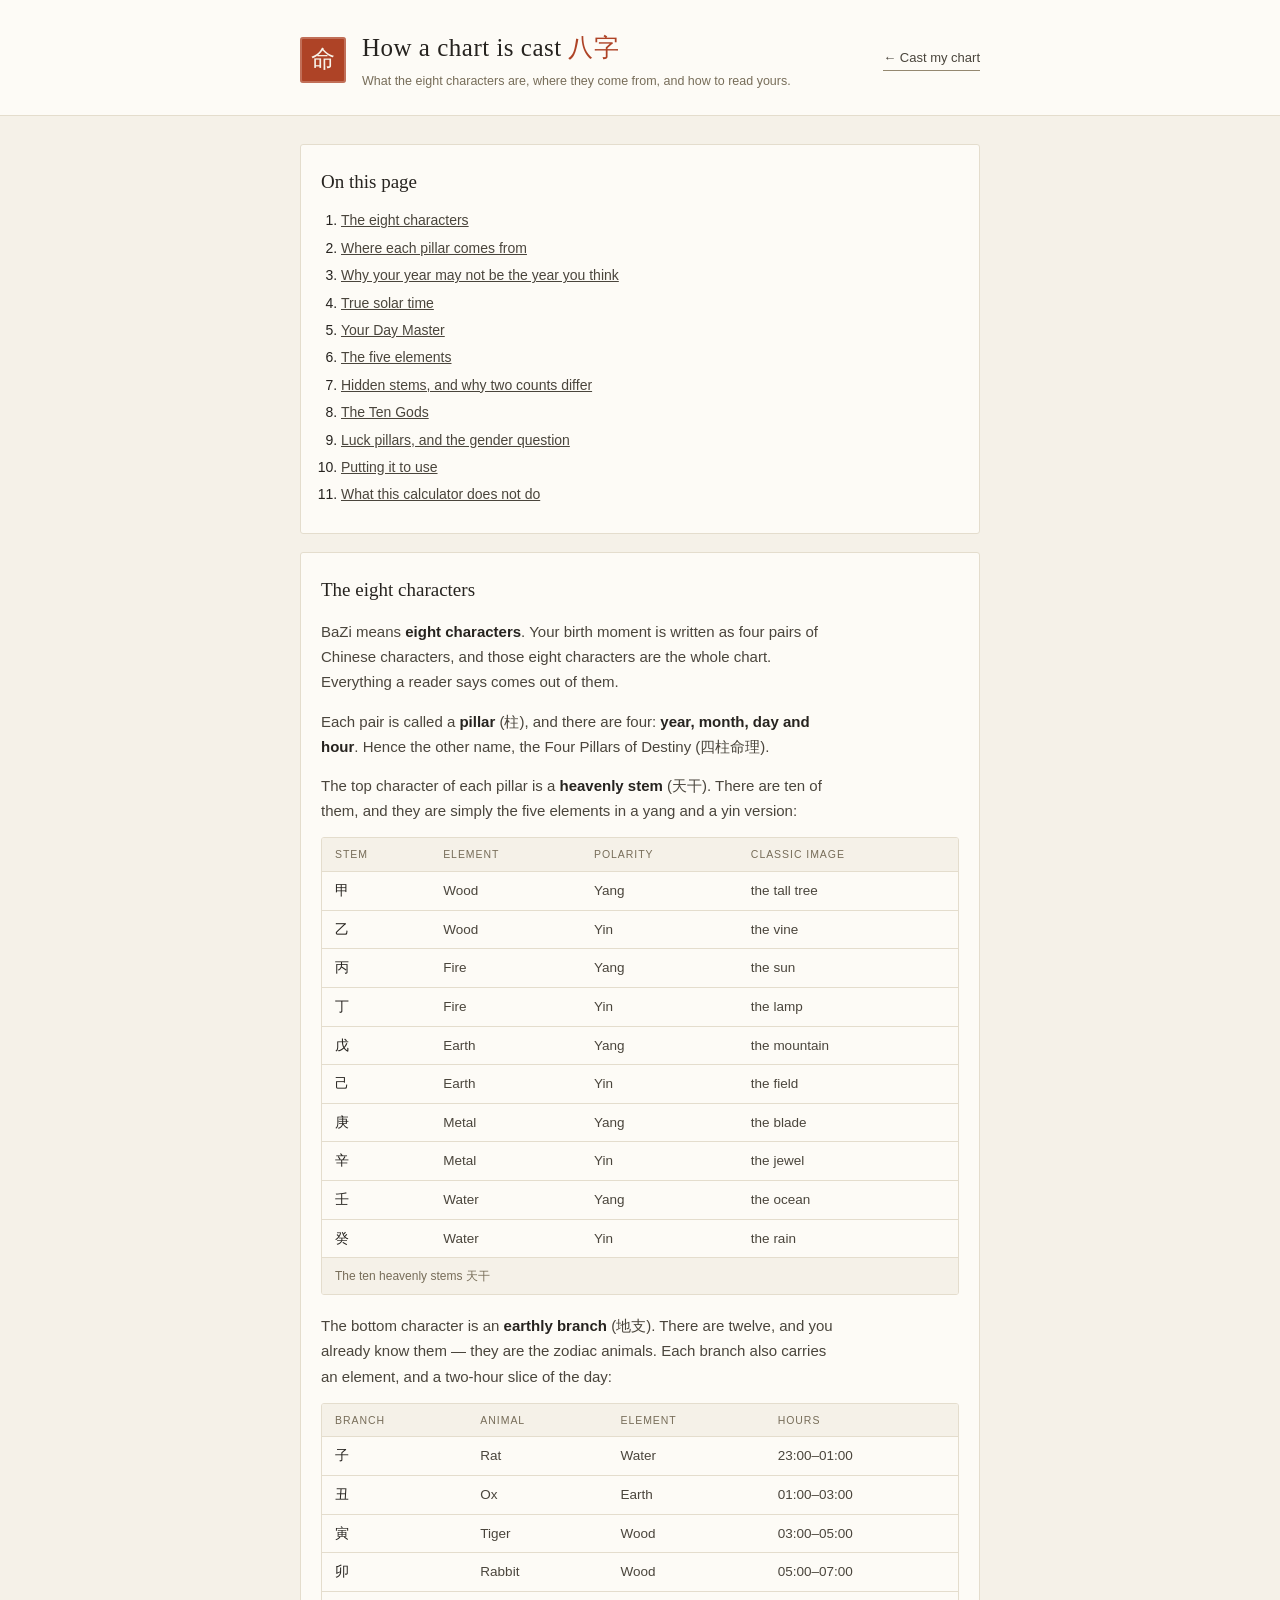
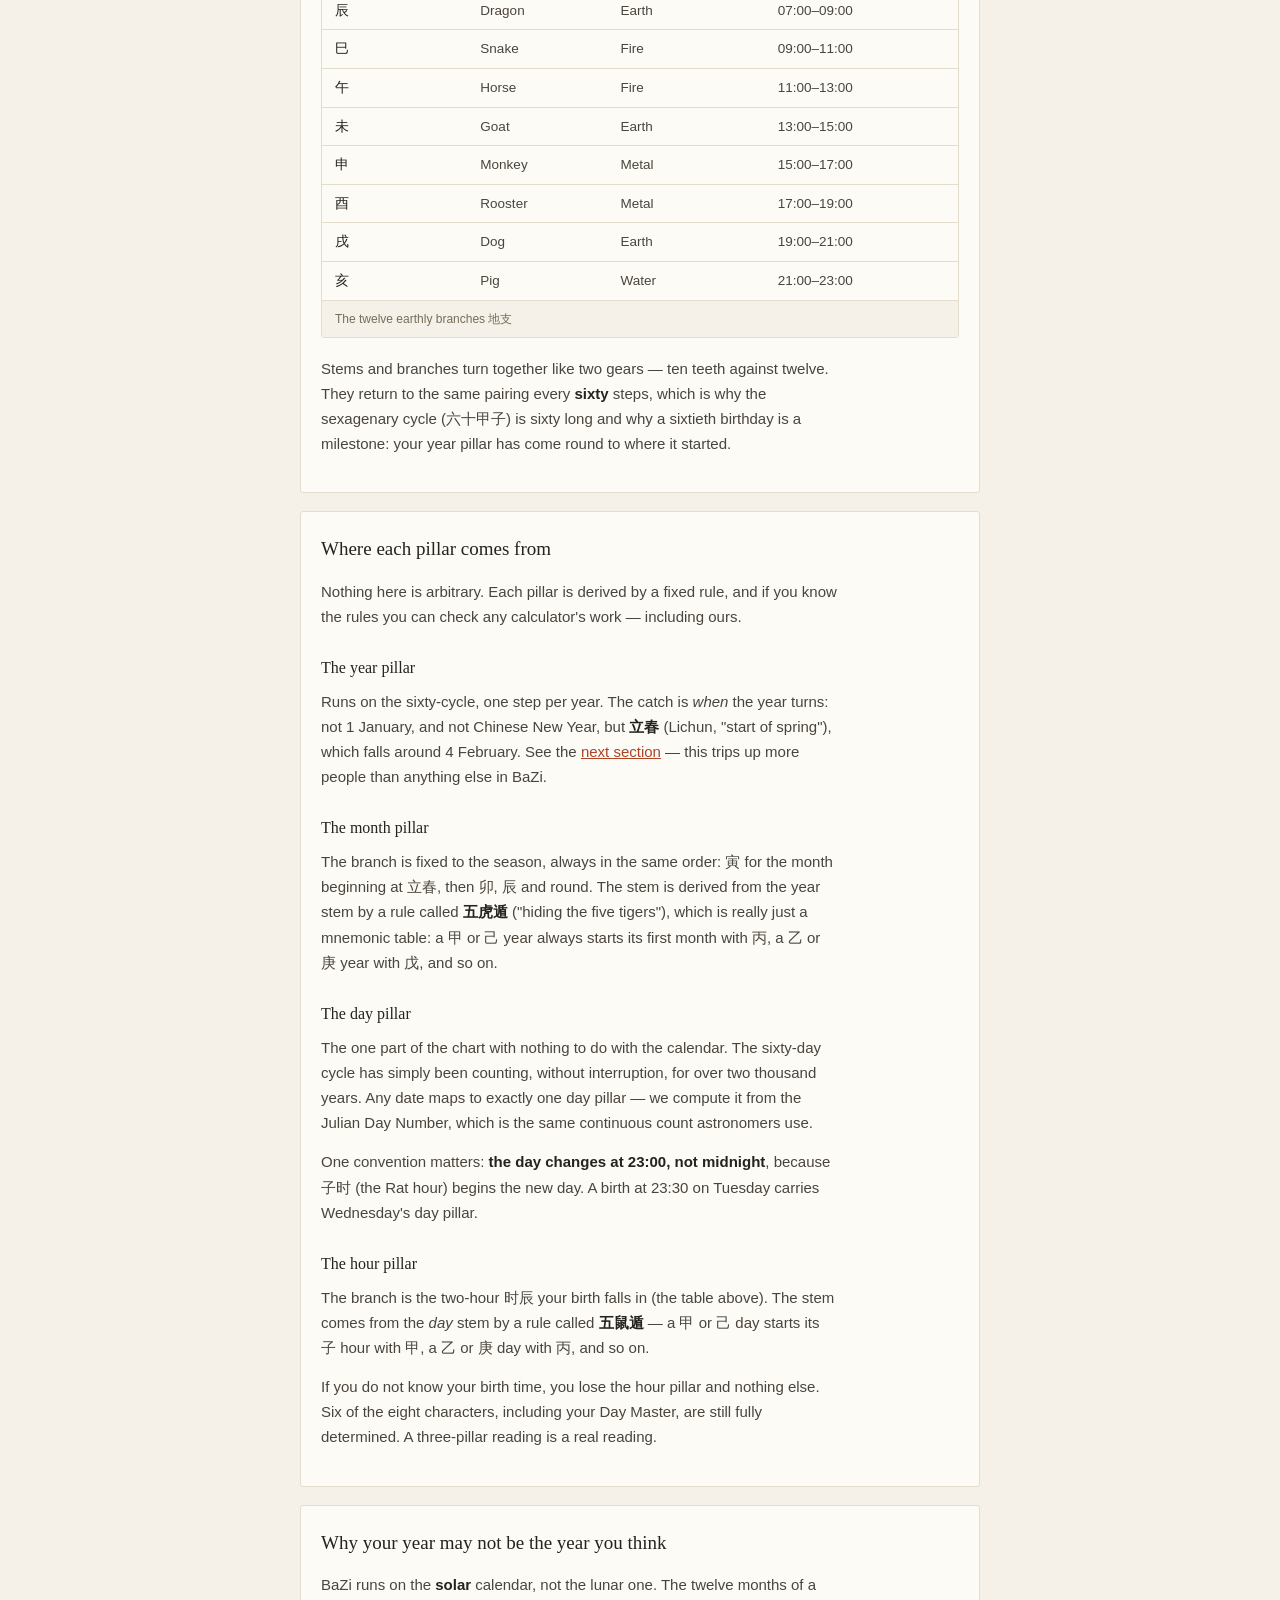
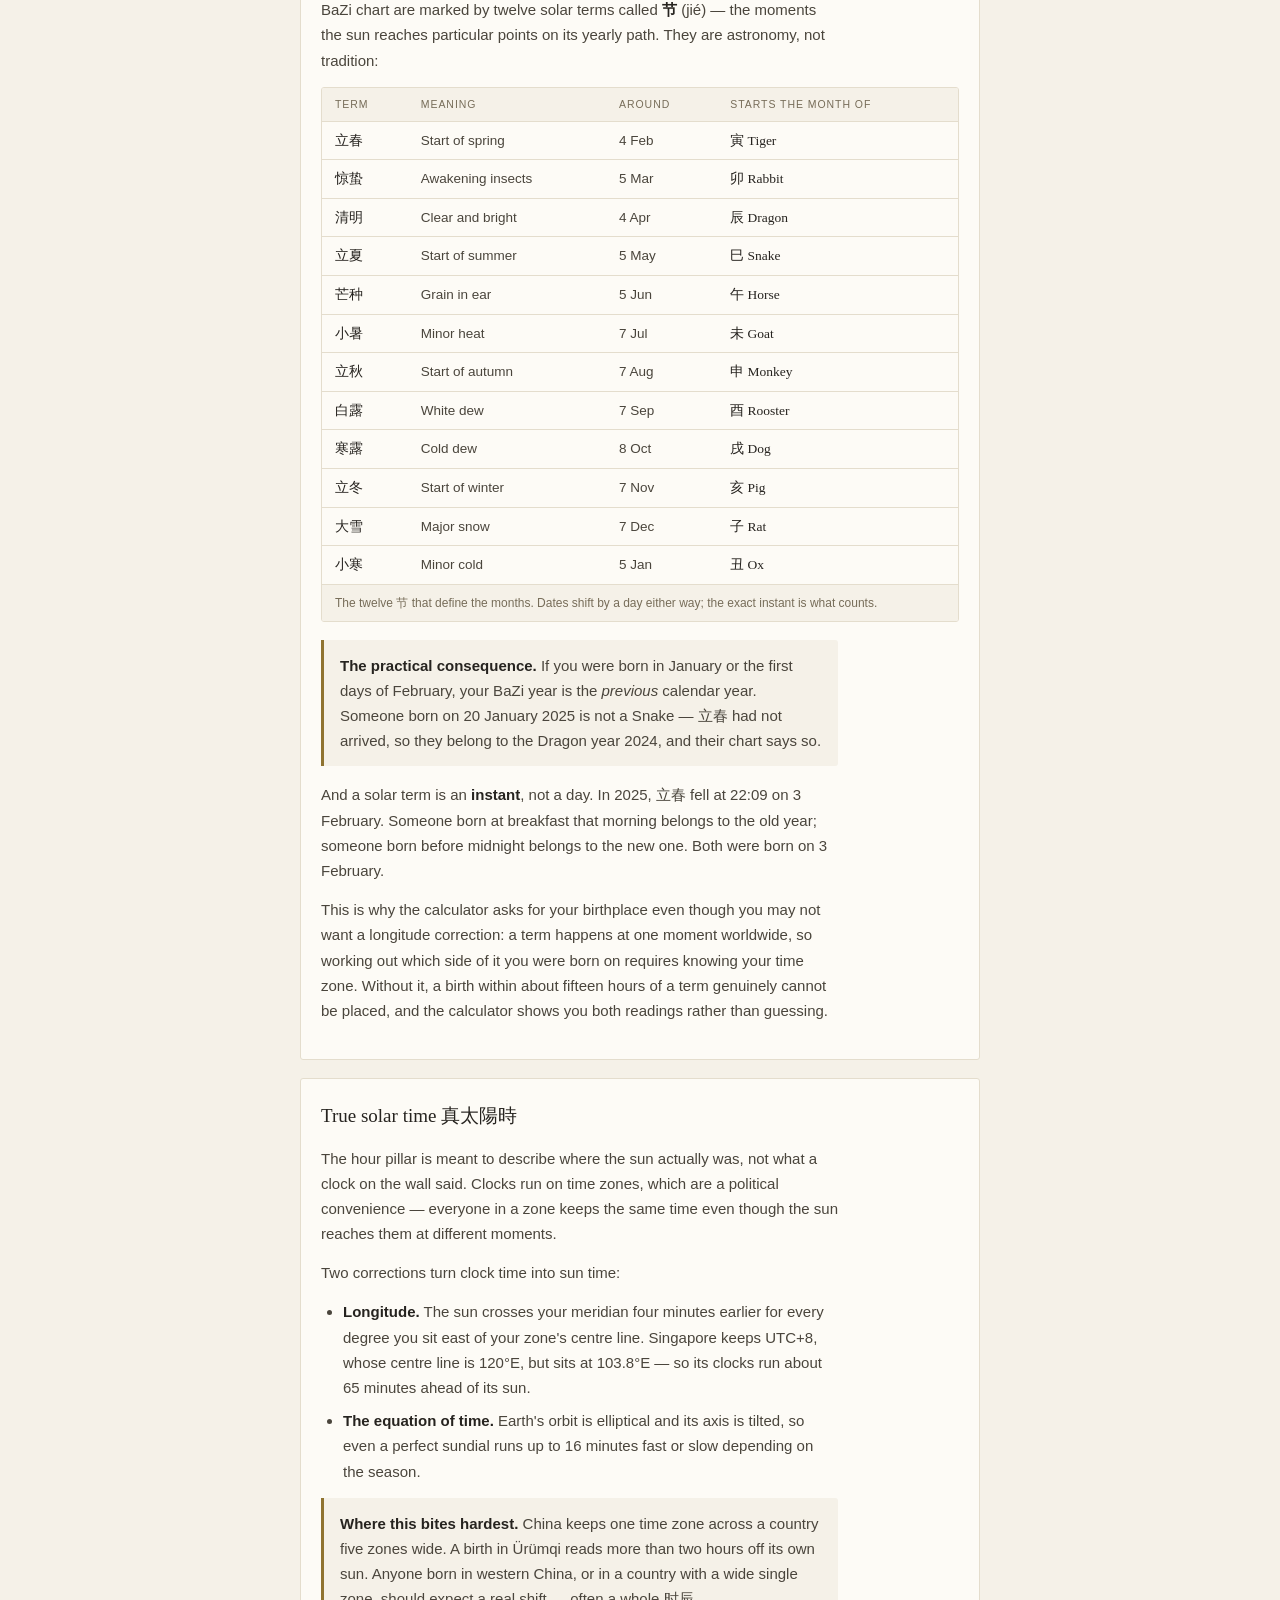
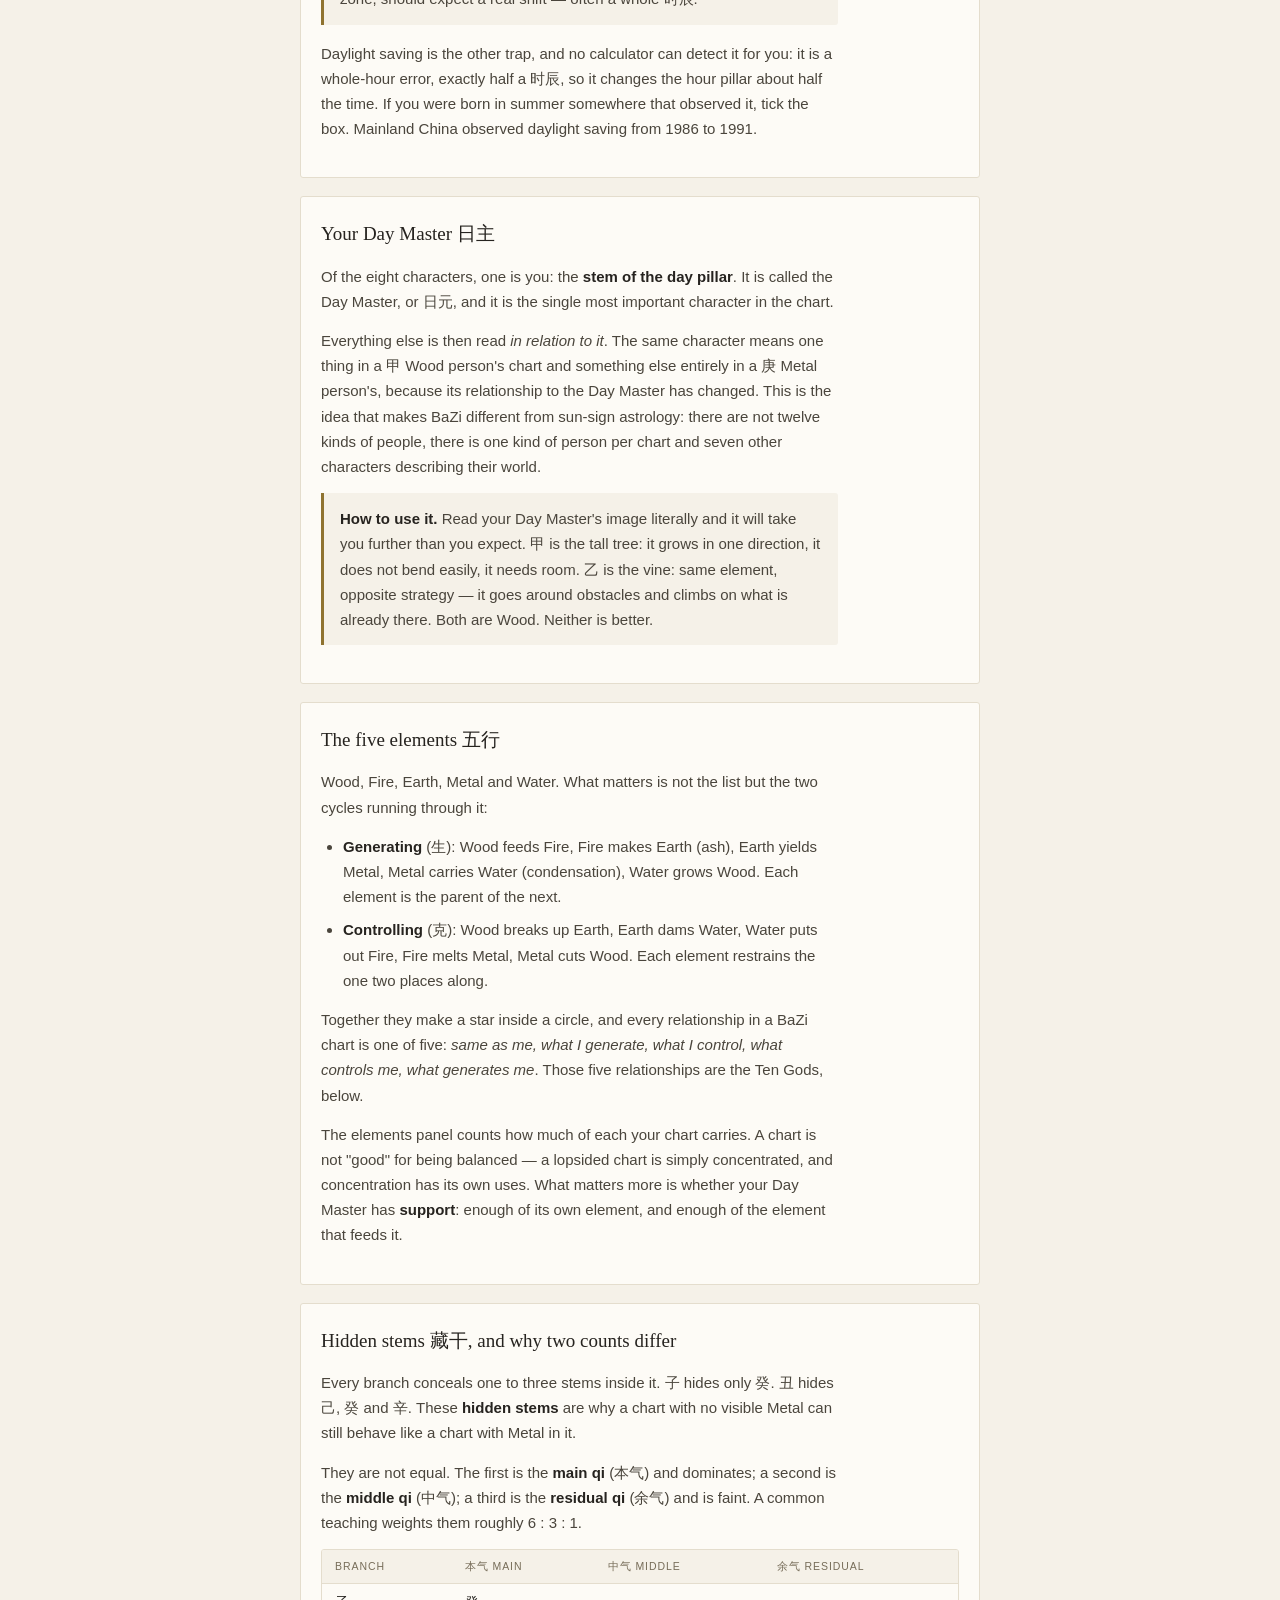
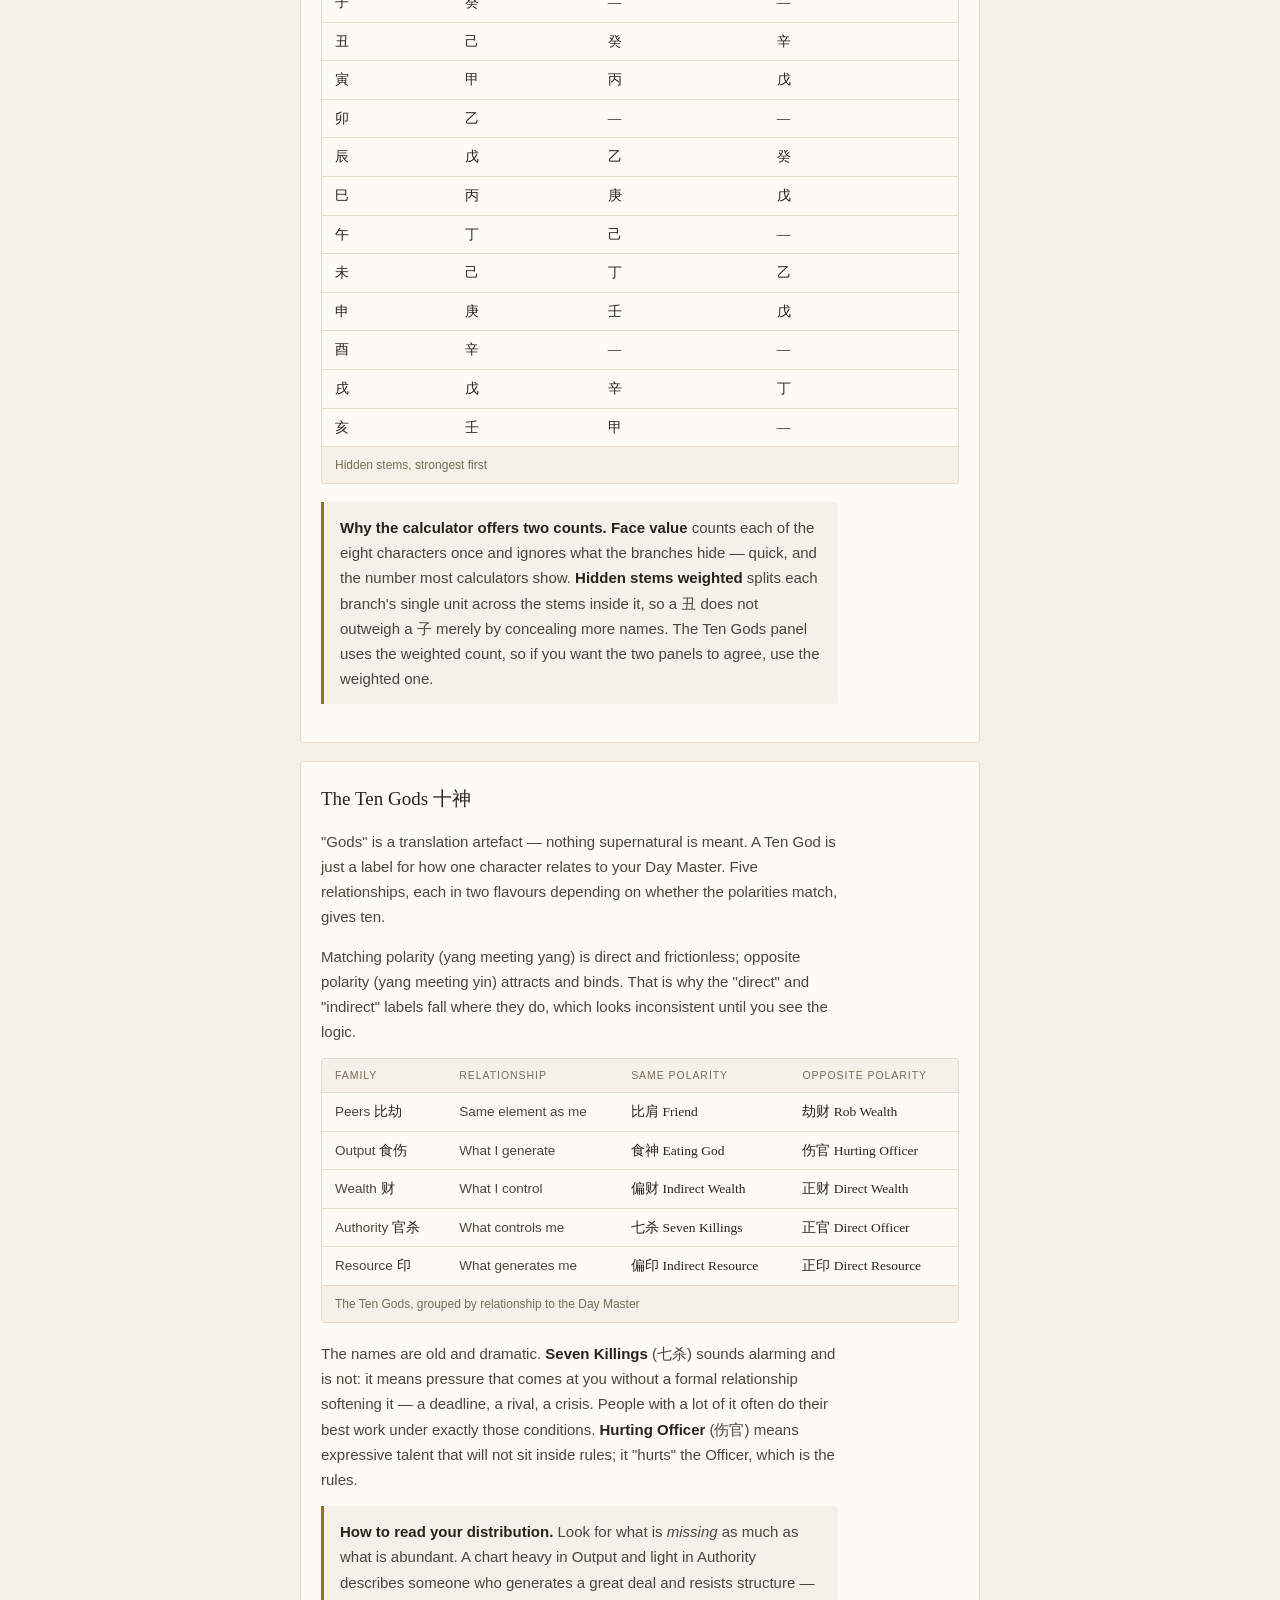
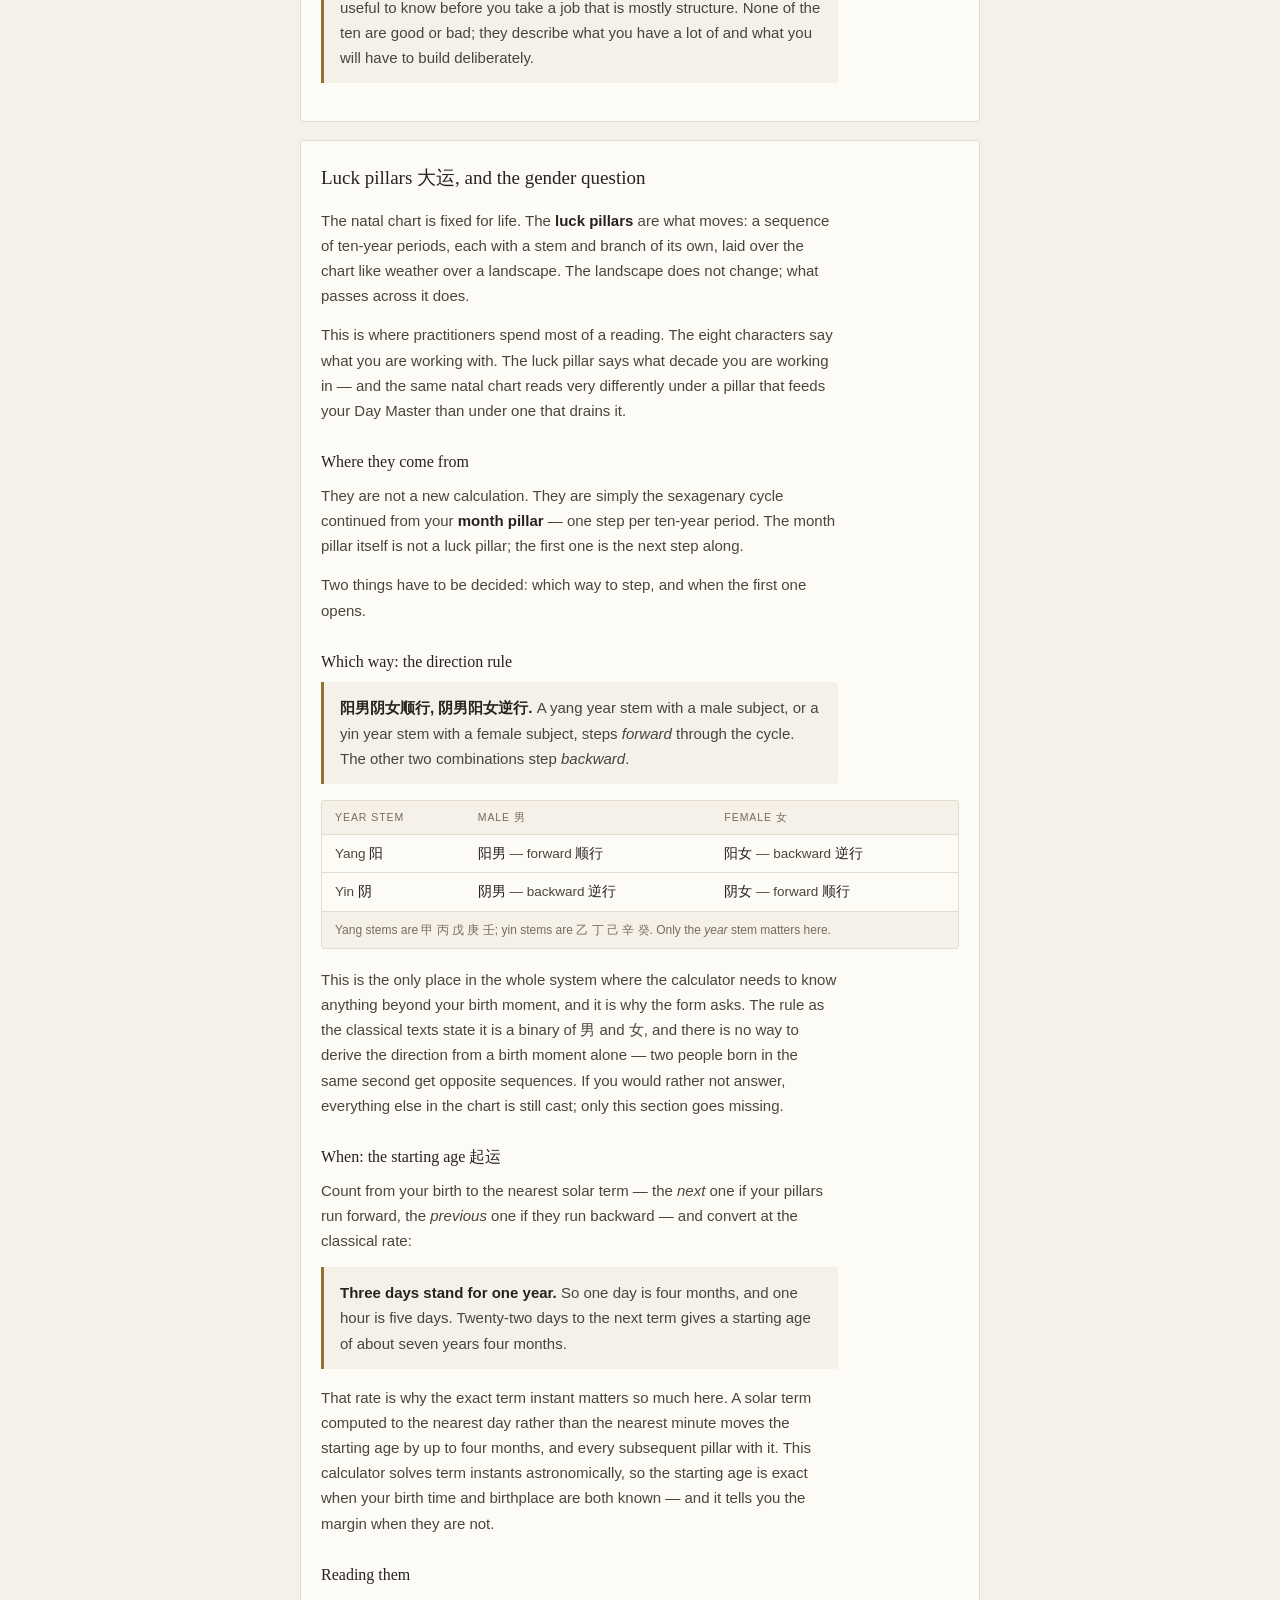
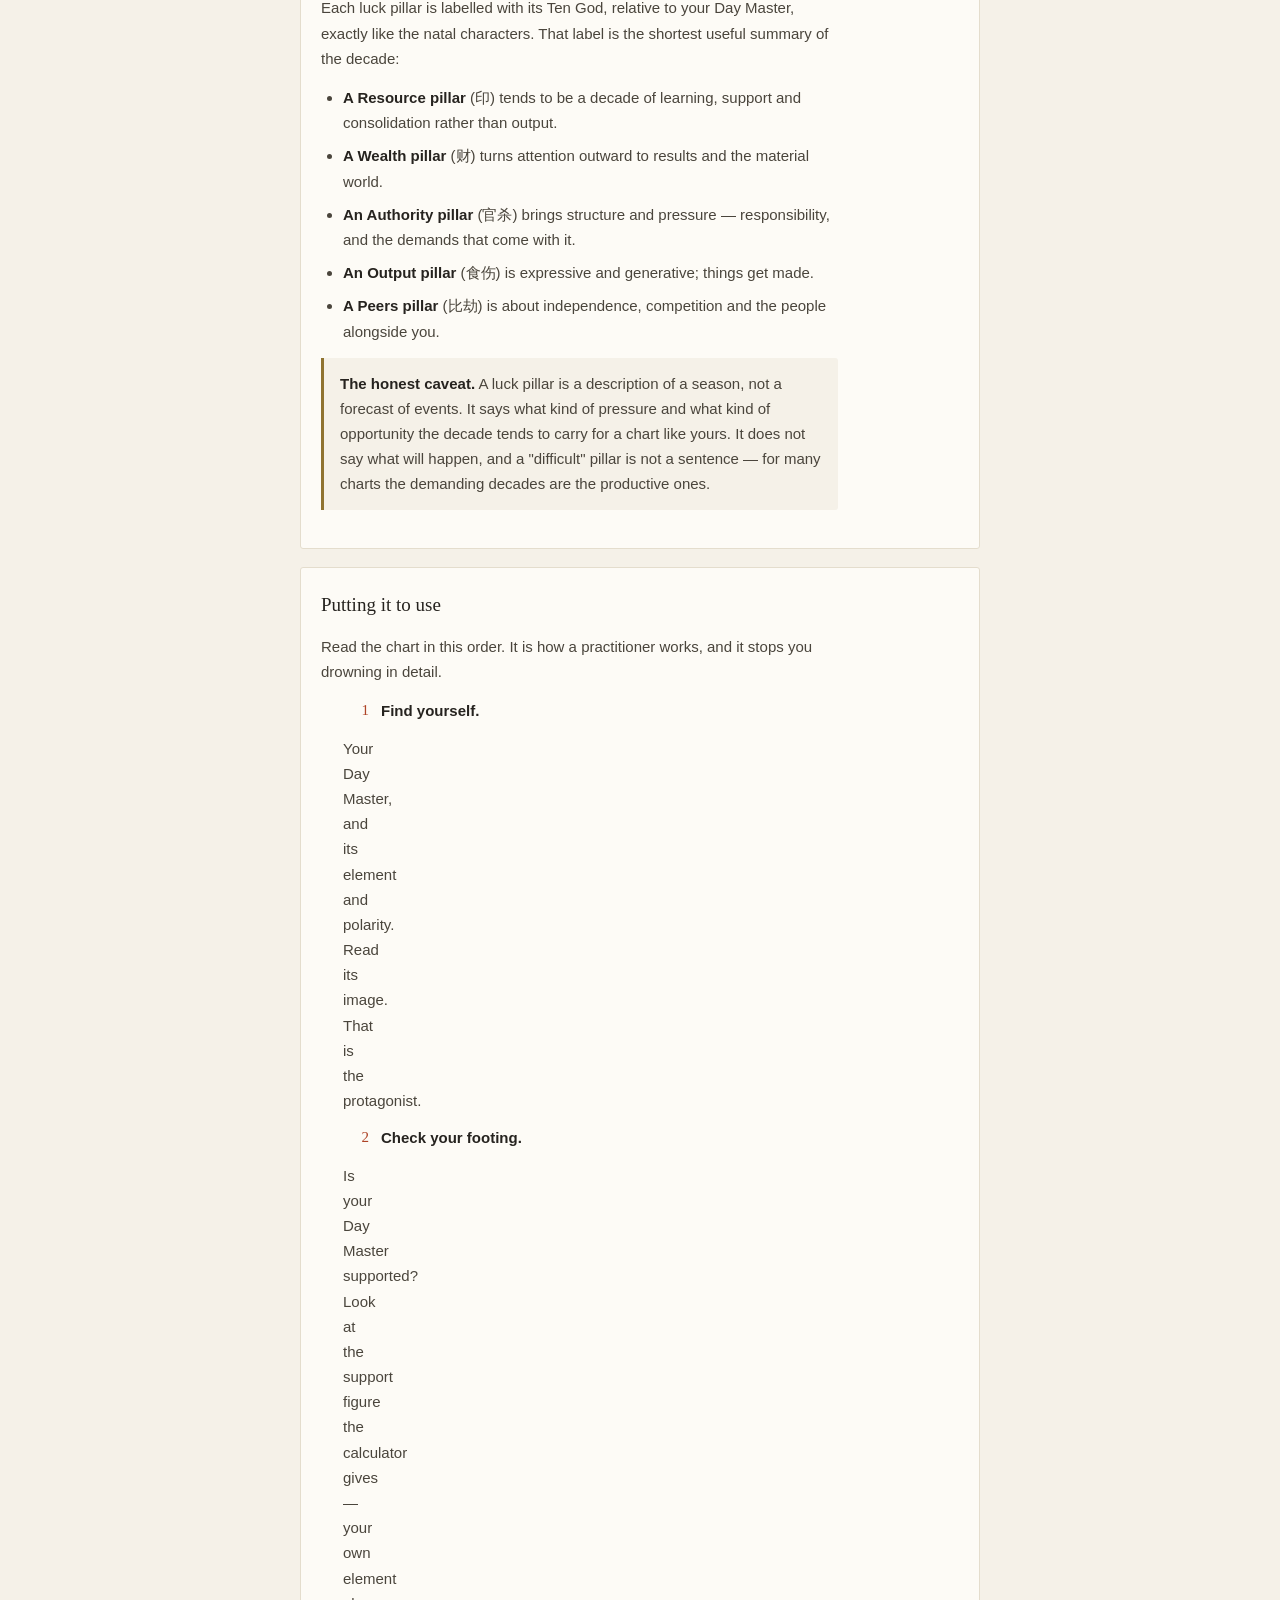
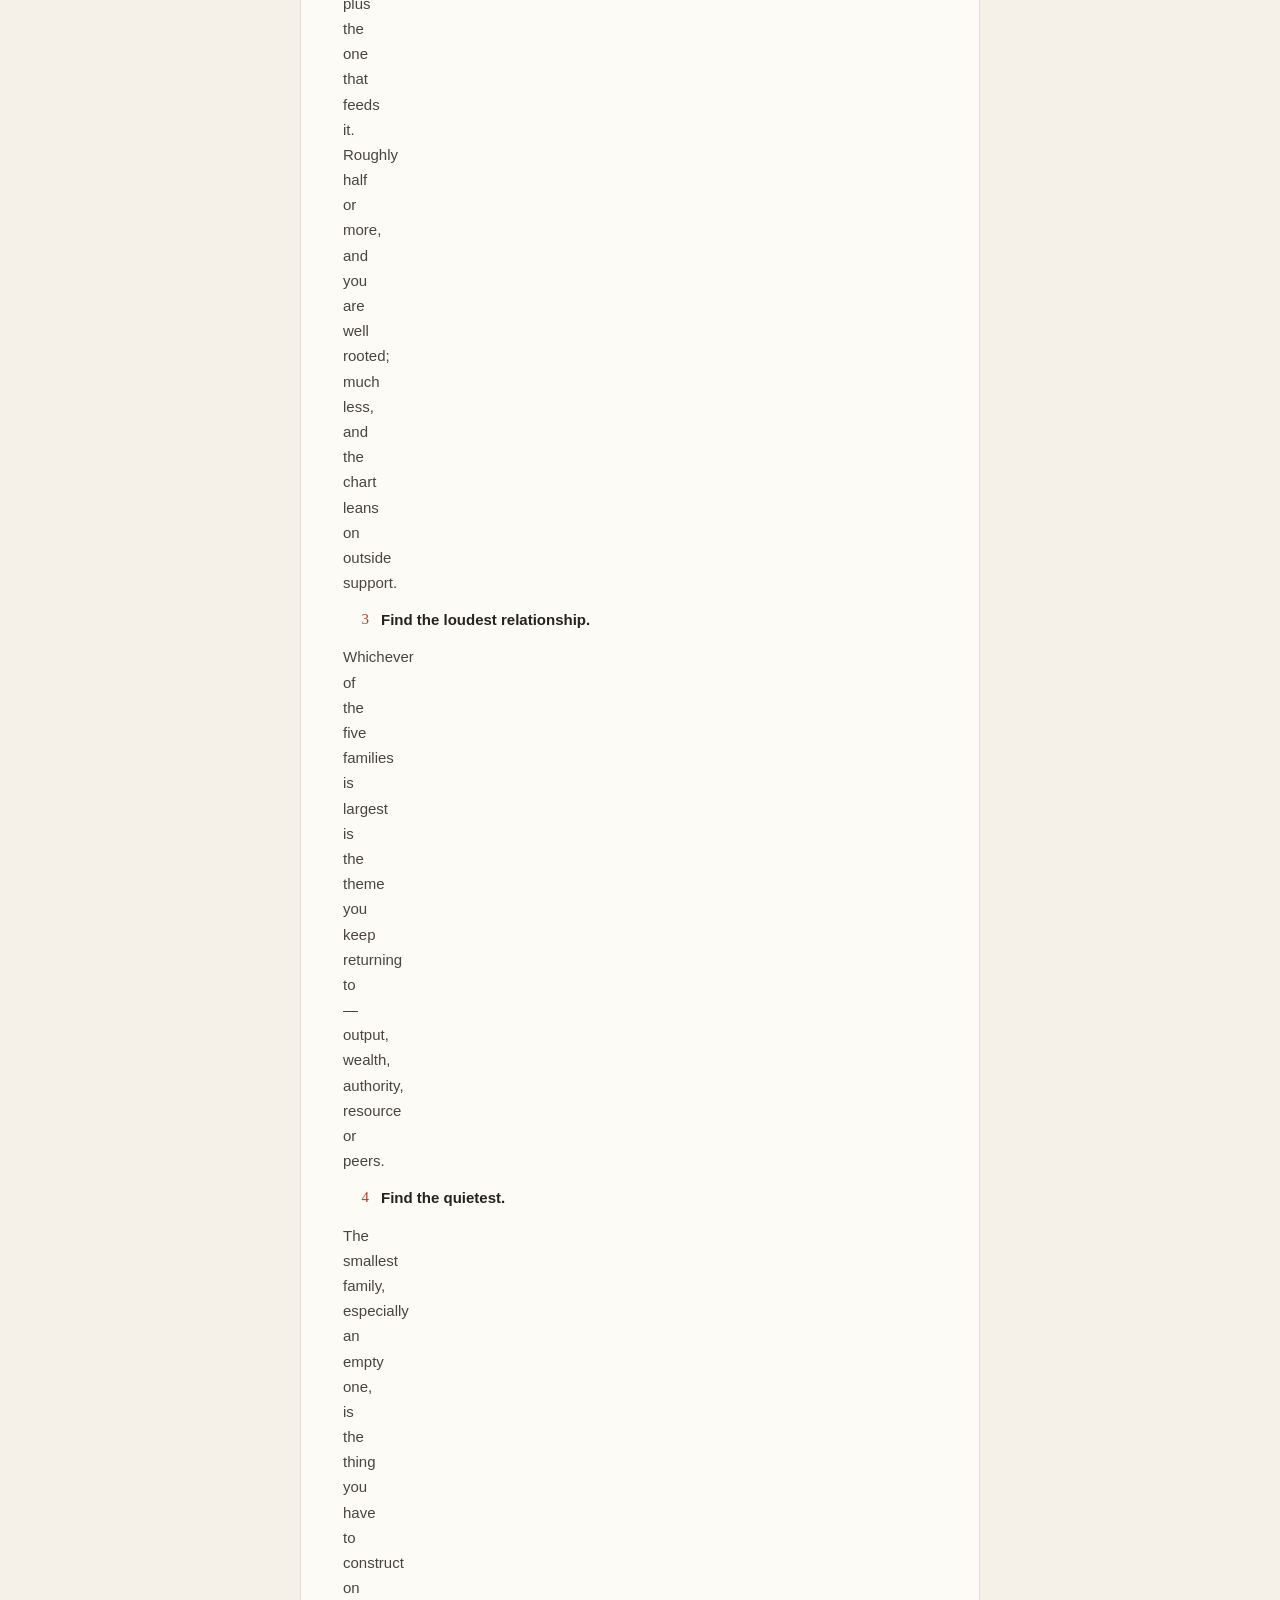
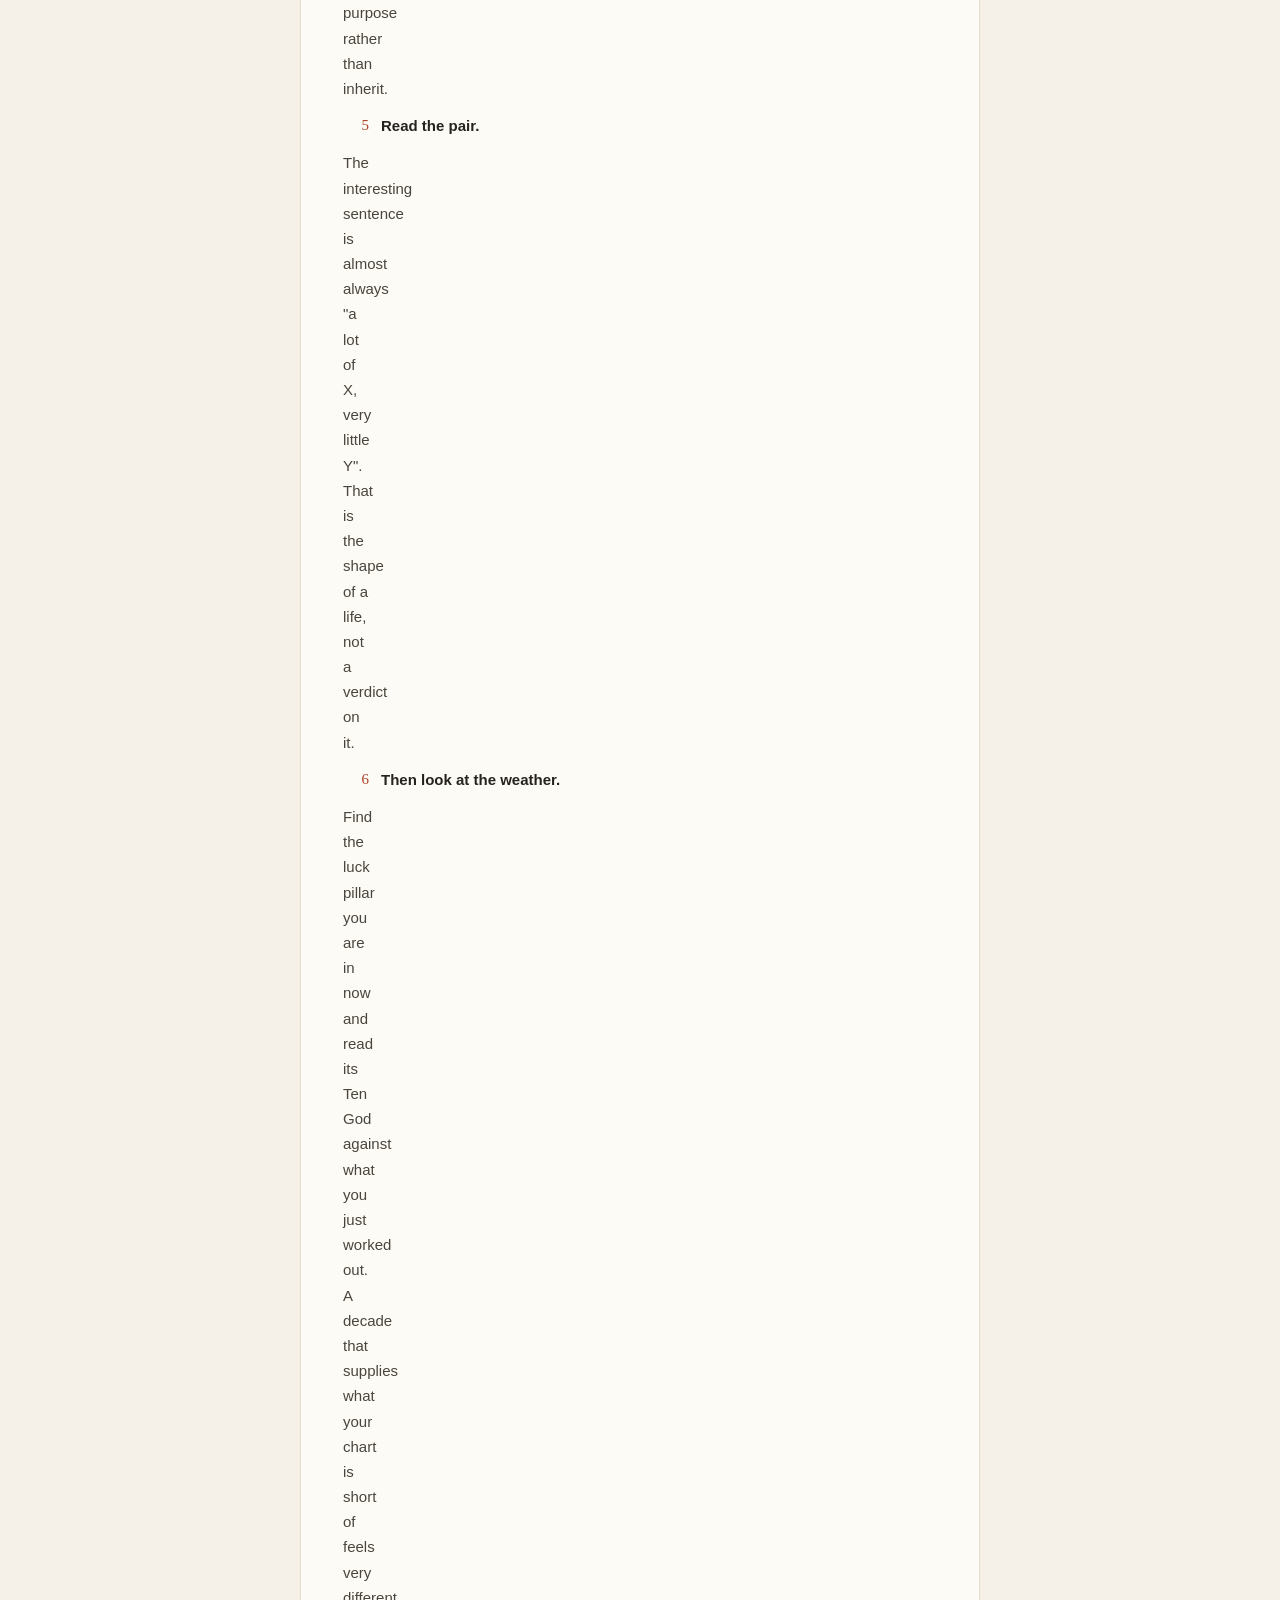
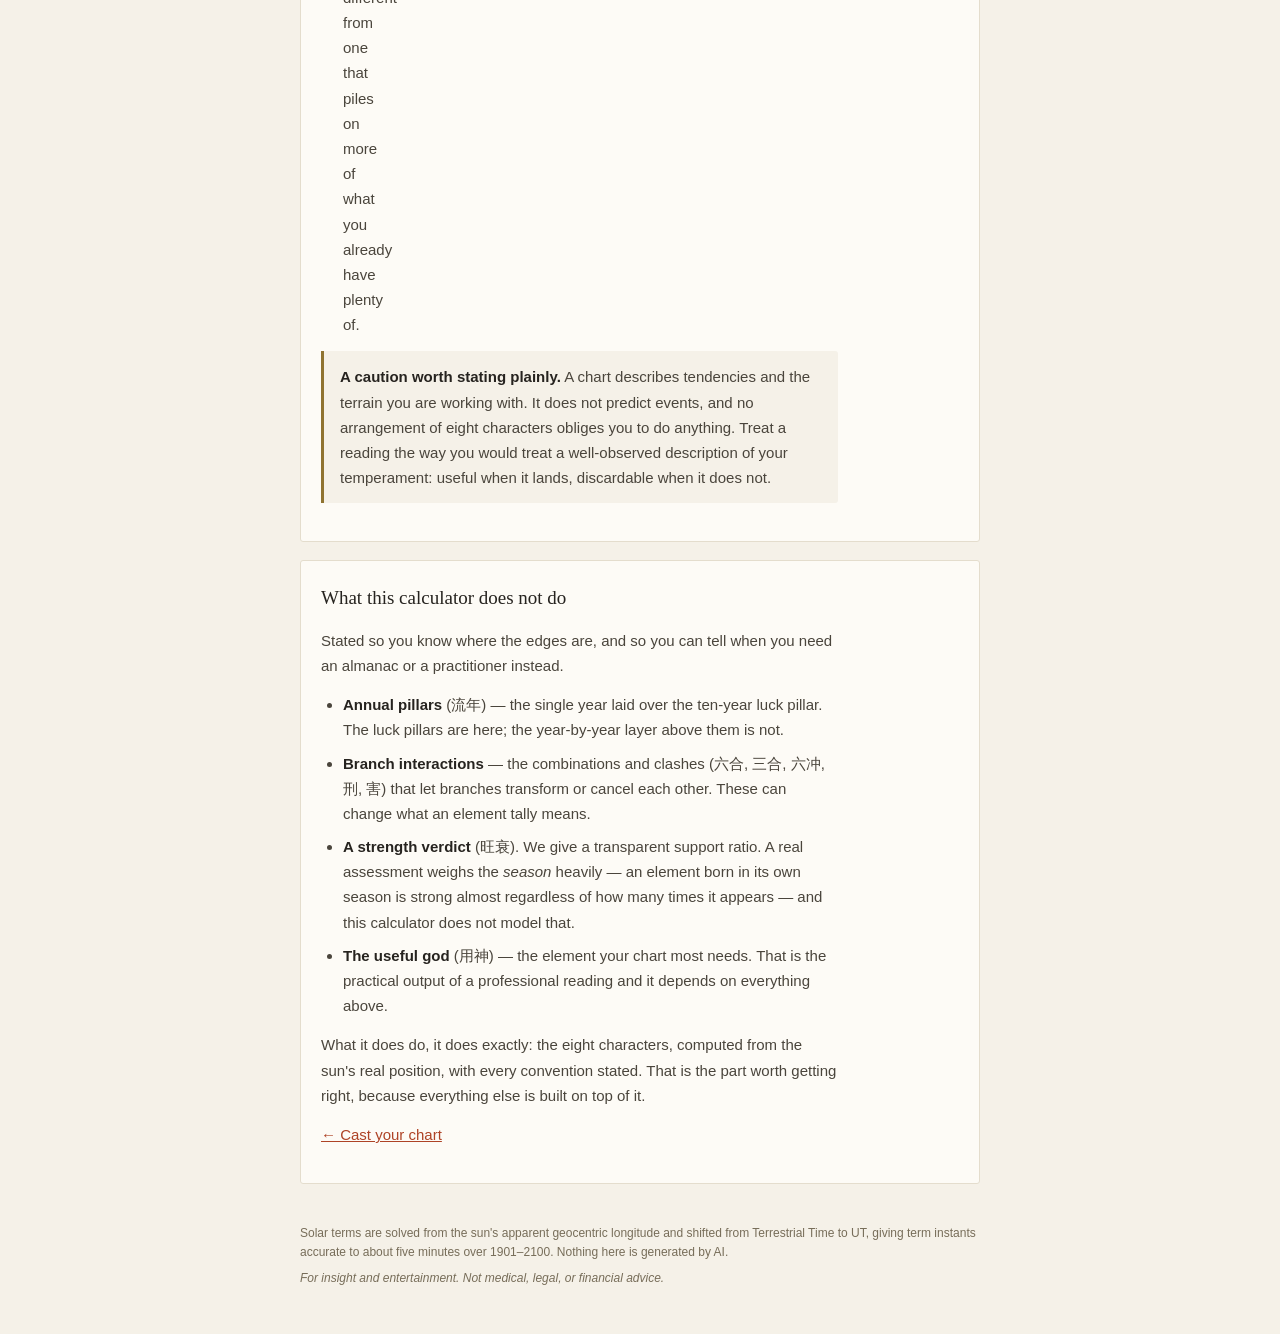
==== commit eb5719e2: "add gender" ====
--- a/guide.html
+++ b/guide.html
@@ -42,6 +42,7 @@
       <li><a href="#elements">The five elements</a></li>
       <li><a href="#hidden-stems">Hidden stems, and why two counts differ</a></li>
       <li><a href="#ten-gods">The Ten Gods</a></li>
+      <li><a href="#luck-pillars">Luck pillars, and the gender question</a></li>
       <li><a href="#apply">Putting it to use</a></li>
       <li><a href="#limits">What this calculator does not do</a></li>
     </ol>
@@ -352,6 +353,90 @@
   </section>
 
   <!-- ─────────────────────────────────────────────────────── -->
+  <section class="card prose" id="luck-pillars" aria-labelledby="lph">
+    <h2 id="lph" class="card-title">Luck pillars 大运, and the gender question</h2>
+
+    <p>The natal chart is fixed for life. The <b>luck pillars</b> are what moves: a sequence of
+    ten-year periods, each with a stem and branch of its own, laid over the chart like weather over
+    a landscape. The landscape does not change; what passes across it does.</p>
+
+    <p>This is where practitioners spend most of a reading. The eight characters say what you are
+    working with. The luck pillar says what decade you are working in — and the same natal chart
+    reads very differently under a pillar that feeds your Day Master than under one that drains it.</p>
+
+    <h3>Where they come from</h3>
+    <p>They are not a new calculation. They are simply the sexagenary cycle continued from your
+    <b>month pillar</b> — one step per ten-year period. The month pillar itself is not a luck
+    pillar; the first one is the next step along.</p>
+
+    <p>Two things have to be decided: which way to step, and when the first one opens.</p>
+
+    <h3>Which way: the direction rule</h3>
+    <p class="callout"><b>阳男阴女顺行, 阴男阳女逆行.</b> A yang year stem with a male subject, or a
+    yin year stem with a female subject, steps <em>forward</em> through the cycle. The other two
+    combinations step <em>backward</em>.</p>
+
+    <div class="table-scroll">
+      <table class="ref">
+        <caption>Yang stems are <span lang="zh">甲 丙 戊 庚 壬</span>; yin stems are
+        <span lang="zh">乙 丁 己 辛 癸</span>. Only the <em>year</em> stem matters here.</caption>
+        <thead><tr><th>Year stem</th><th>Male 男</th><th>Female 女</th></tr></thead>
+        <tbody>
+          <tr><td>Yang <span lang="zh">阳</span></td>
+              <td><span lang="zh">阳男</span> — forward <span lang="zh">顺行</span></td>
+              <td><span lang="zh">阳女</span> — backward <span lang="zh">逆行</span></td></tr>
+          <tr><td>Yin <span lang="zh">阴</span></td>
+              <td><span lang="zh">阴男</span> — backward <span lang="zh">逆行</span></td>
+              <td><span lang="zh">阴女</span> — forward <span lang="zh">顺行</span></td></tr>
+        </tbody>
+      </table>
+    </div>
+
+    <p>This is the only place in the whole system where the calculator needs to know anything
+    beyond your birth moment, and it is why the form asks. The rule as the classical texts state
+    it is a binary of <span lang="zh">男</span> and <span lang="zh">女</span>, and there is no way
+    to derive the direction from a birth moment alone — two people born in the same second get
+    opposite sequences. If you would rather not answer, everything else in the chart is still cast;
+    only this section goes missing.</p>
+
+    <h3>When: the starting age 起运</h3>
+    <p>Count from your birth to the nearest solar term — the <em>next</em> one if your pillars run
+    forward, the <em>previous</em> one if they run backward — and convert at the classical rate:</p>
+
+    <p class="callout"><b>Three days stand for one year.</b> So one day is four months, and one
+    hour is five days. Twenty-two days to the next term gives a starting age of about seven years
+    four months.</p>
+
+    <p>That rate is why the exact term instant matters so much here. A solar term computed to the
+    nearest day rather than the nearest minute moves the starting age by up to four months, and
+    every subsequent pillar with it. This calculator solves term instants astronomically, so the
+    starting age is exact when your birth time and birthplace are both known — and it tells you the
+    margin when they are not.</p>
+
+    <h3>Reading them</h3>
+    <p>Each luck pillar is labelled with its Ten God, relative to your Day Master, exactly like the
+    natal characters. That label is the shortest useful summary of the decade:</p>
+
+    <ul>
+      <li><b>A Resource pillar</b> (<span lang="zh">印</span>) tends to be a decade of learning,
+      support and consolidation rather than output.</li>
+      <li><b>A Wealth pillar</b> (<span lang="zh">财</span>) turns attention outward to results and
+      the material world.</li>
+      <li><b>An Authority pillar</b> (<span lang="zh">官杀</span>) brings structure and pressure —
+      responsibility, and the demands that come with it.</li>
+      <li><b>An Output pillar</b> (<span lang="zh">食伤</span>) is expressive and generative; things
+      get made.</li>
+      <li><b>A Peers pillar</b> (<span lang="zh">比劫</span>) is about independence, competition and
+      the people alongside you.</li>
+    </ul>
+
+    <p class="callout"><b>The honest caveat.</b> A luck pillar is a description of a season, not a
+    forecast of events. It says what kind of pressure and what kind of opportunity the decade tends
+    to carry for a chart like yours. It does not say what will happen, and a "difficult" pillar is
+    not a sentence — for many charts the demanding decades are the productive ones.</p>
+  </section>
+
+  <!-- ─────────────────────────────────────────────────────── -->
   <section class="card prose" id="apply" aria-labelledby="ah">
     <h2 id="ah" class="card-title">Putting it to use</h2>
 
@@ -370,6 +455,9 @@
       you have to construct on purpose rather than inherit.</li>
       <li><b>Read the pair.</b> The interesting sentence is almost always "a lot of X, very little
       Y". That is the shape of a life, not a verdict on it.</li>
+      <li><b>Then look at the weather.</b> Find the luck pillar you are in now and read its Ten God
+      against what you just worked out. A decade that supplies what your chart is short of feels
+      very different from one that piles on more of what you already have plenty of.</li>
     </ol>
 
     <p class="callout"><b>A caution worth stating plainly.</b> A chart describes tendencies and
@@ -387,9 +475,8 @@
     practitioner instead.</p>
 
     <ul>
-      <li><b>Luck pillars</b> (大运) — the ten-year periods that step forward or back from your
-      month pillar. Practitioners spend most of a reading on these. They need your sex as well as
-      your birth data, which this calculator does not ask for.</li>
+      <li><b>Annual pillars</b> (流年) — the single year laid over the ten-year luck pillar. The
+      luck pillars are here; the year-by-year layer above them is not.</li>
       <li><b>Branch interactions</b> — the combinations and clashes (六合, 三合, 六冲, 刑, 害)
       that let branches transform or cancel each other. These can change what an element tally
       means.</li>
--- a/styles.css
+++ b/styles.css
@@ -571,3 +571,111 @@
   .toc { display: none !important; }
   .prose { break-inside: auto; }
 }
+
+/* ── Gender radios ───────────────────────────────────────── */
+.radio-field { border: 0; padding: 0; margin: 0 0 22px; min-width: 0; }
+.radio-field legend {
+  padding: 0;
+  font-size: 12px;
+  letter-spacing: .09em;
+  text-transform: uppercase;
+  color: var(--ink-soft);
+  margin-bottom: 7px;
+}
+.radios { display: flex; gap: 8px; flex-wrap: wrap; }
+.radio {
+  display: flex; align-items: center; gap: 7px;
+  padding: 9px 14px;
+  font-size: 14px;
+  color: var(--ink-soft);
+  background: var(--paper);
+  border: 1px solid var(--field);
+  border-radius: 3px;
+  cursor: pointer;
+}
+.radio input { margin: 0; accent-color: var(--seal); }
+.radio:hover { border-color: var(--seal); color: var(--ink); }
+.radio:has(input:checked) { border-color: var(--seal); color: var(--ink); background: var(--surface); }
+
+/* ── Luck pillars 大运 ───────────────────────────────────── */
+.luck-lede { margin: 0 0 8px; font-size: 14.5px; color: var(--ink-soft); line-height: 1.6; }
+.luck-lede b { color: var(--ink); font-weight: 600; }
+.luck-rule { margin: 0 0 16px; font-size: 12.5px; color: var(--mute); line-height: 1.5; }
+.luck-empty { margin: 0; font-size: 14.5px; color: var(--ink-soft); line-height: 1.65; }
+.luck-empty b { color: var(--ink); font-weight: 600; }
+
+/* Ten pillars will not fit a phone. They scroll as one strip rather than
+   reflowing, because their order is the whole point. */
+.luck-scroll { overflow-x: auto; margin: 0 0 4px; padding-bottom: 4px; }
+.luck-strip {
+  display: flex;
+  gap: 6px;
+  list-style: none;
+  margin: 0;
+  padding: 0;
+  min-width: min-content;
+}
+.luck {
+  position: relative;
+  flex: 1 0 84px;
+  min-width: 84px;
+  background: var(--paper);
+  border: 1px solid var(--hair);
+  border-radius: 3px;
+  padding: 10px 6px 9px;
+  text-align: center;
+}
+.luck.is-now { border-color: var(--seal); background: var(--surface); }
+.luck-now {
+  position: absolute;
+  top: -1px; left: -1px; right: -1px;
+  font-size: 9px;
+  letter-spacing: .1em;
+  text-transform: uppercase;
+  color: #f8f3e9;
+  background: var(--seal-solid);
+  border-radius: 2px 2px 0 0;
+  padding: 2px 0 1px;
+}
+.luck.is-now { padding-top: 24px; }
+.luck-ages {
+  display: block;
+  font-size: 10px;
+  letter-spacing: .06em;
+  color: var(--mute);
+  font-variant-numeric: tabular-nums;
+}
+.luck.is-now .luck-ages { color: var(--seal); }
+.luck-chars {
+  display: block;
+  font-family: 'Songti SC', 'Noto Serif SC', var(--serif);
+  font-size: 24px;
+  line-height: 1.15;
+  margin: 5px 0 4px;
+}
+.luck-god {
+  display: block;
+  font-size: 10.5px;
+  color: var(--ink-soft);
+  line-height: 1.35;
+}
+.luck-god .hz {
+  display: block;
+  font-family: 'Songti SC', 'Noto Serif SC', var(--serif);
+  color: var(--mute);
+}
+.luck-years {
+  display: block;
+  margin-top: 5px;
+  padding-top: 5px;
+  border-top: 1px solid var(--hair);
+  font-size: 10px;
+  color: var(--mute);
+  font-variant-numeric: tabular-nums;
+}
+
+@media print {
+  .luck-scroll { overflow: visible; }
+  .luck-strip { flex-wrap: wrap; }
+  .luck { flex: 0 0 calc(20% - 6px); }
+}
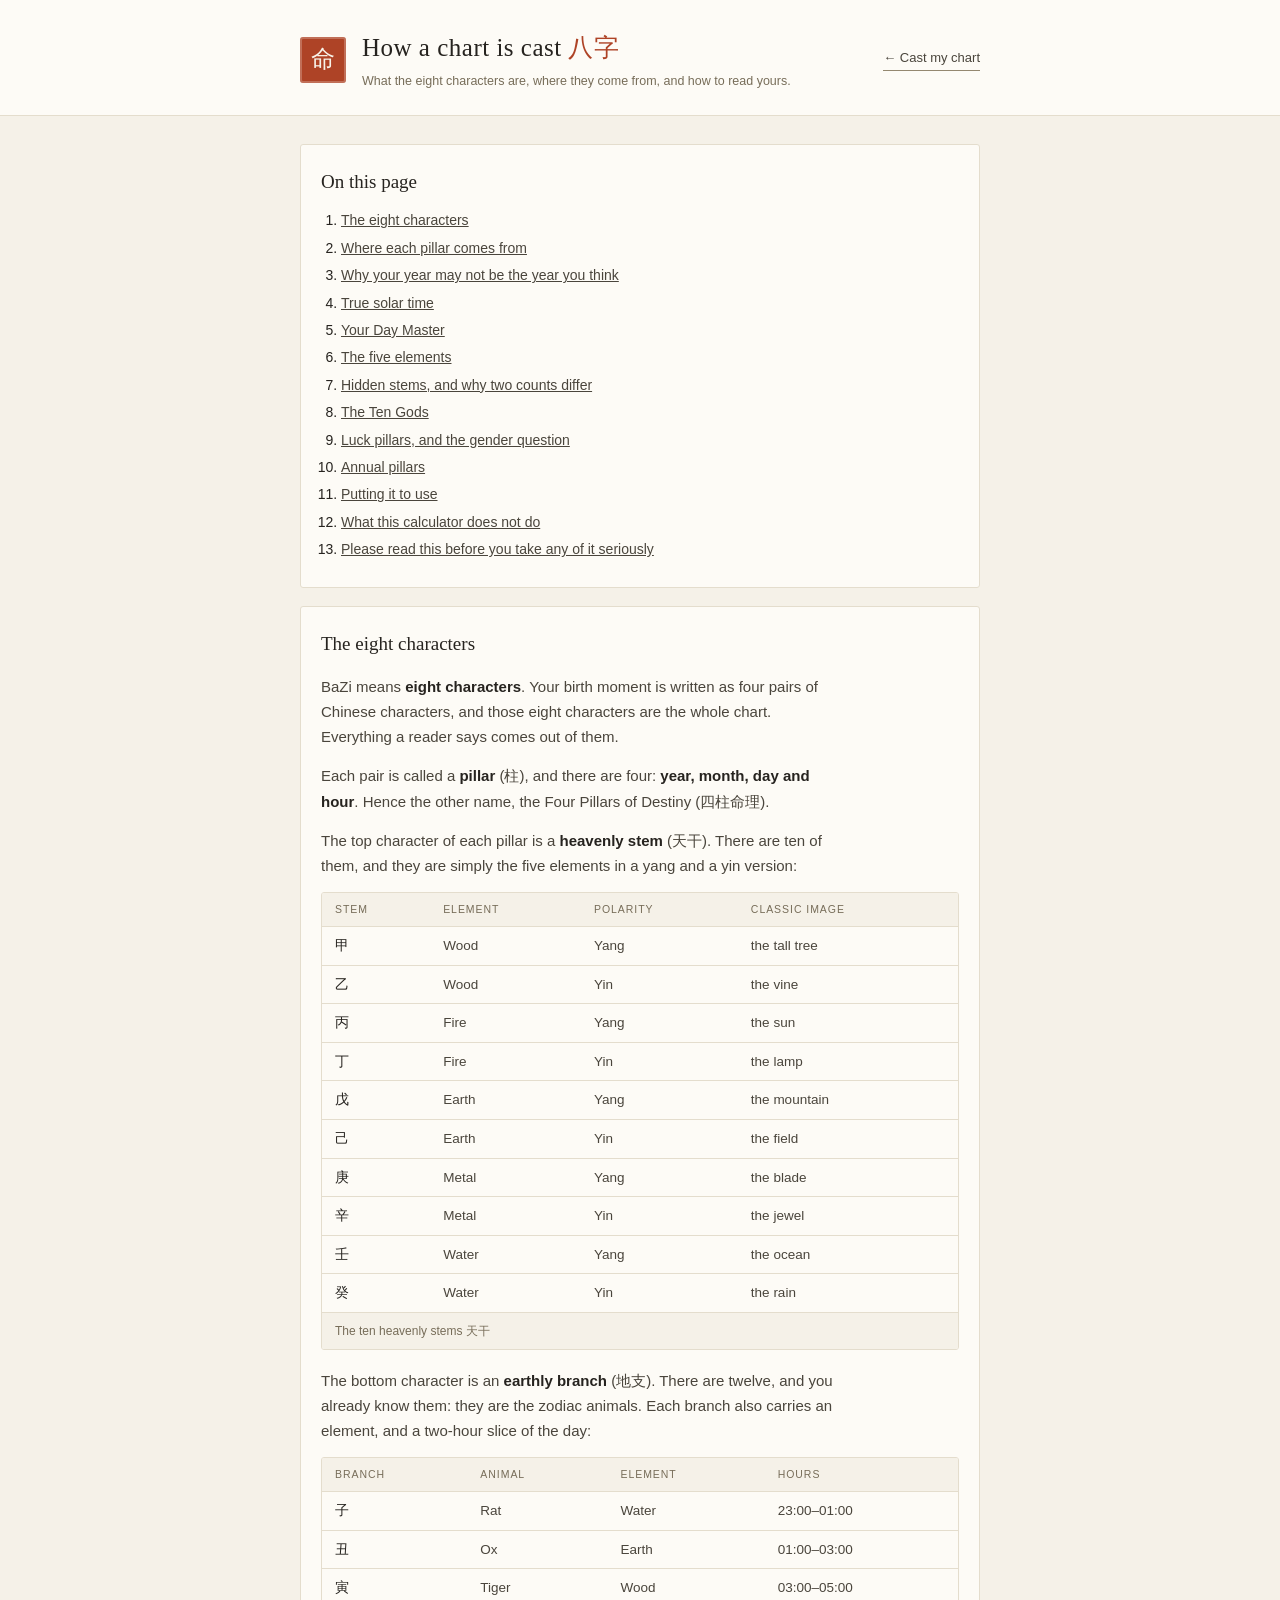
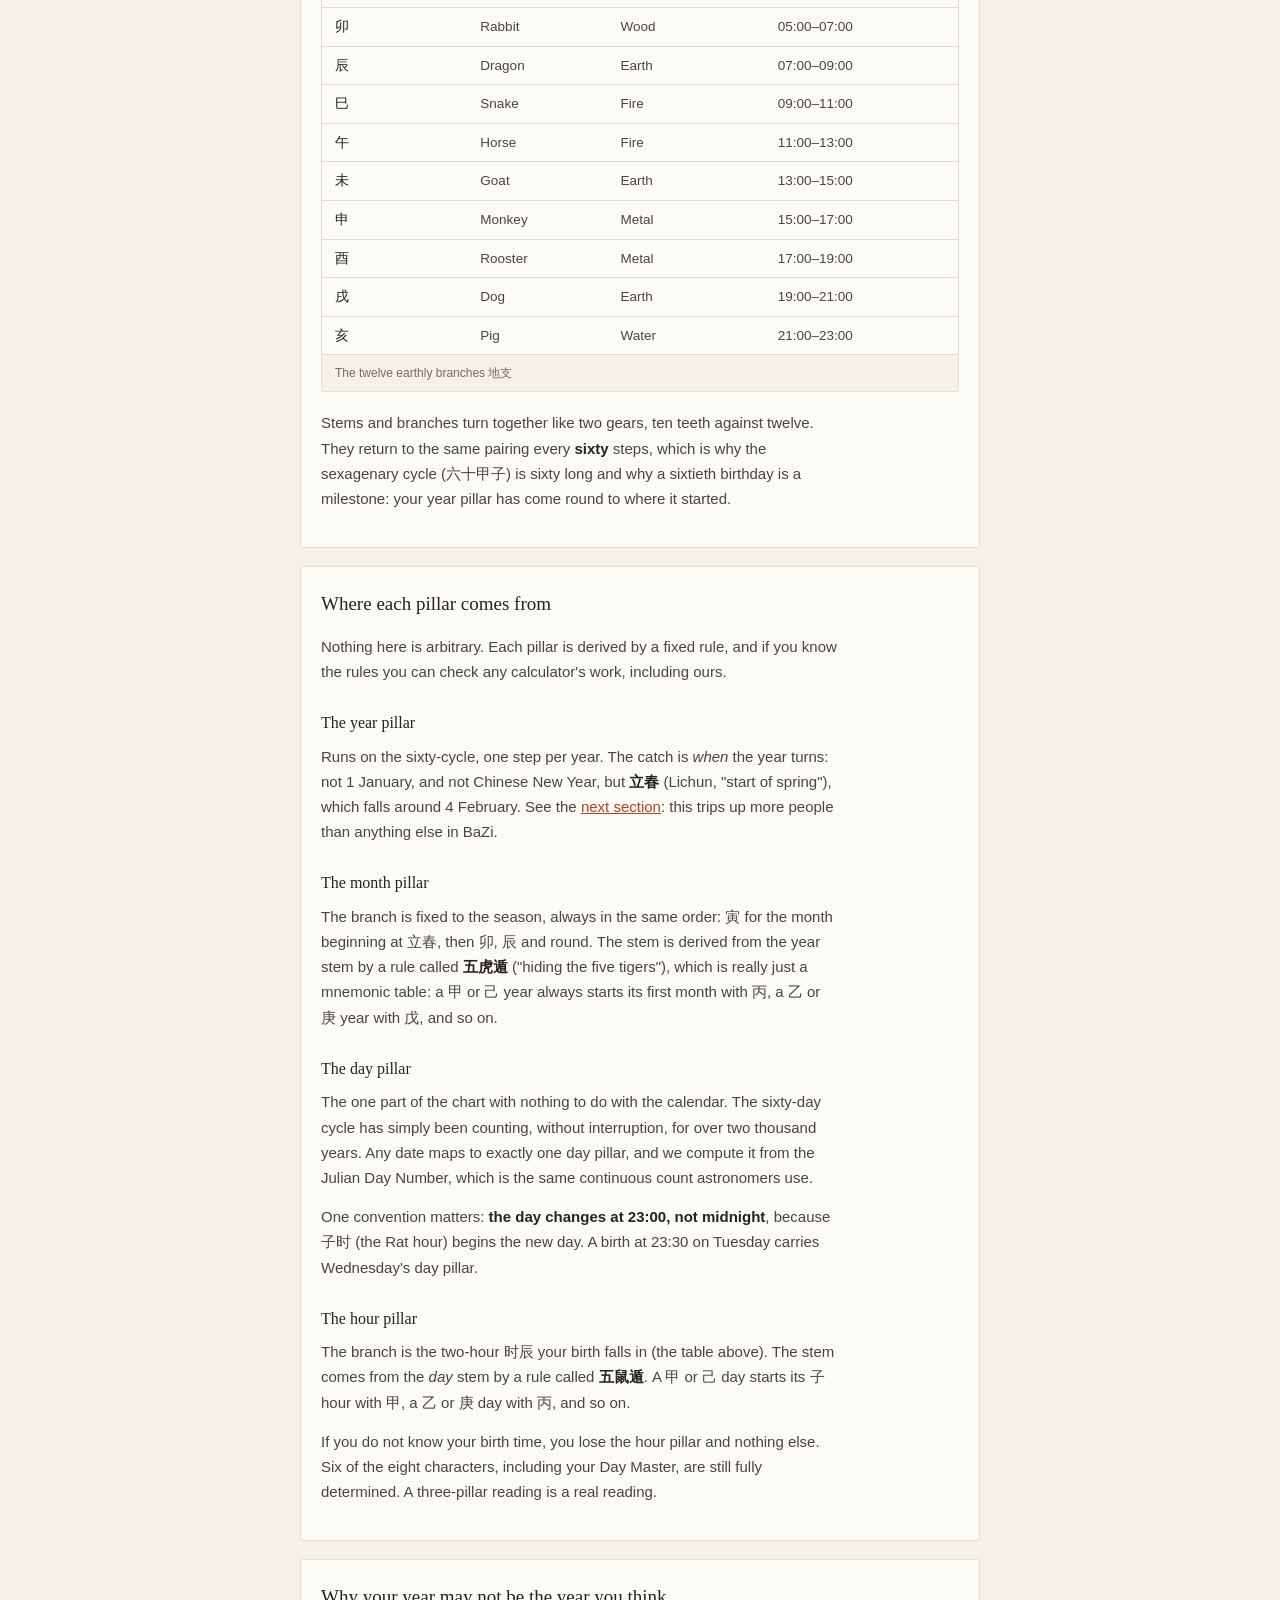
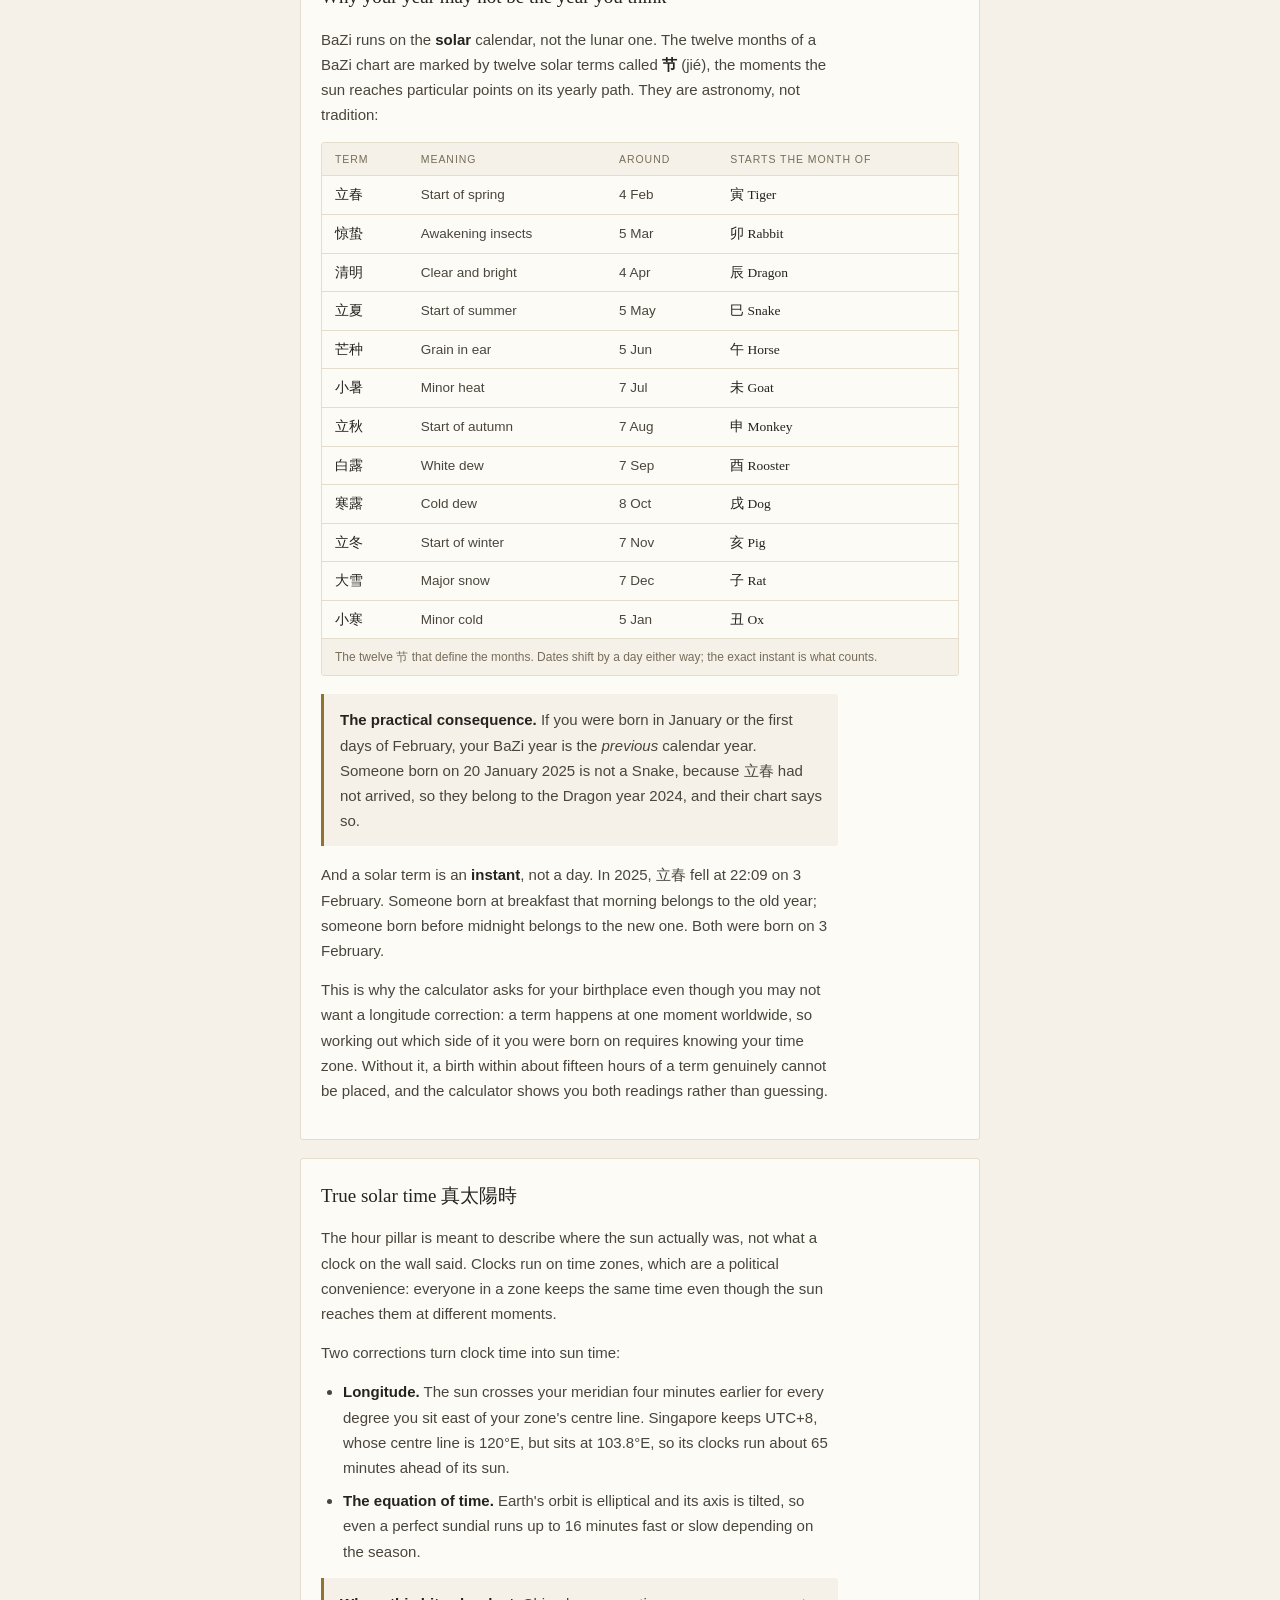
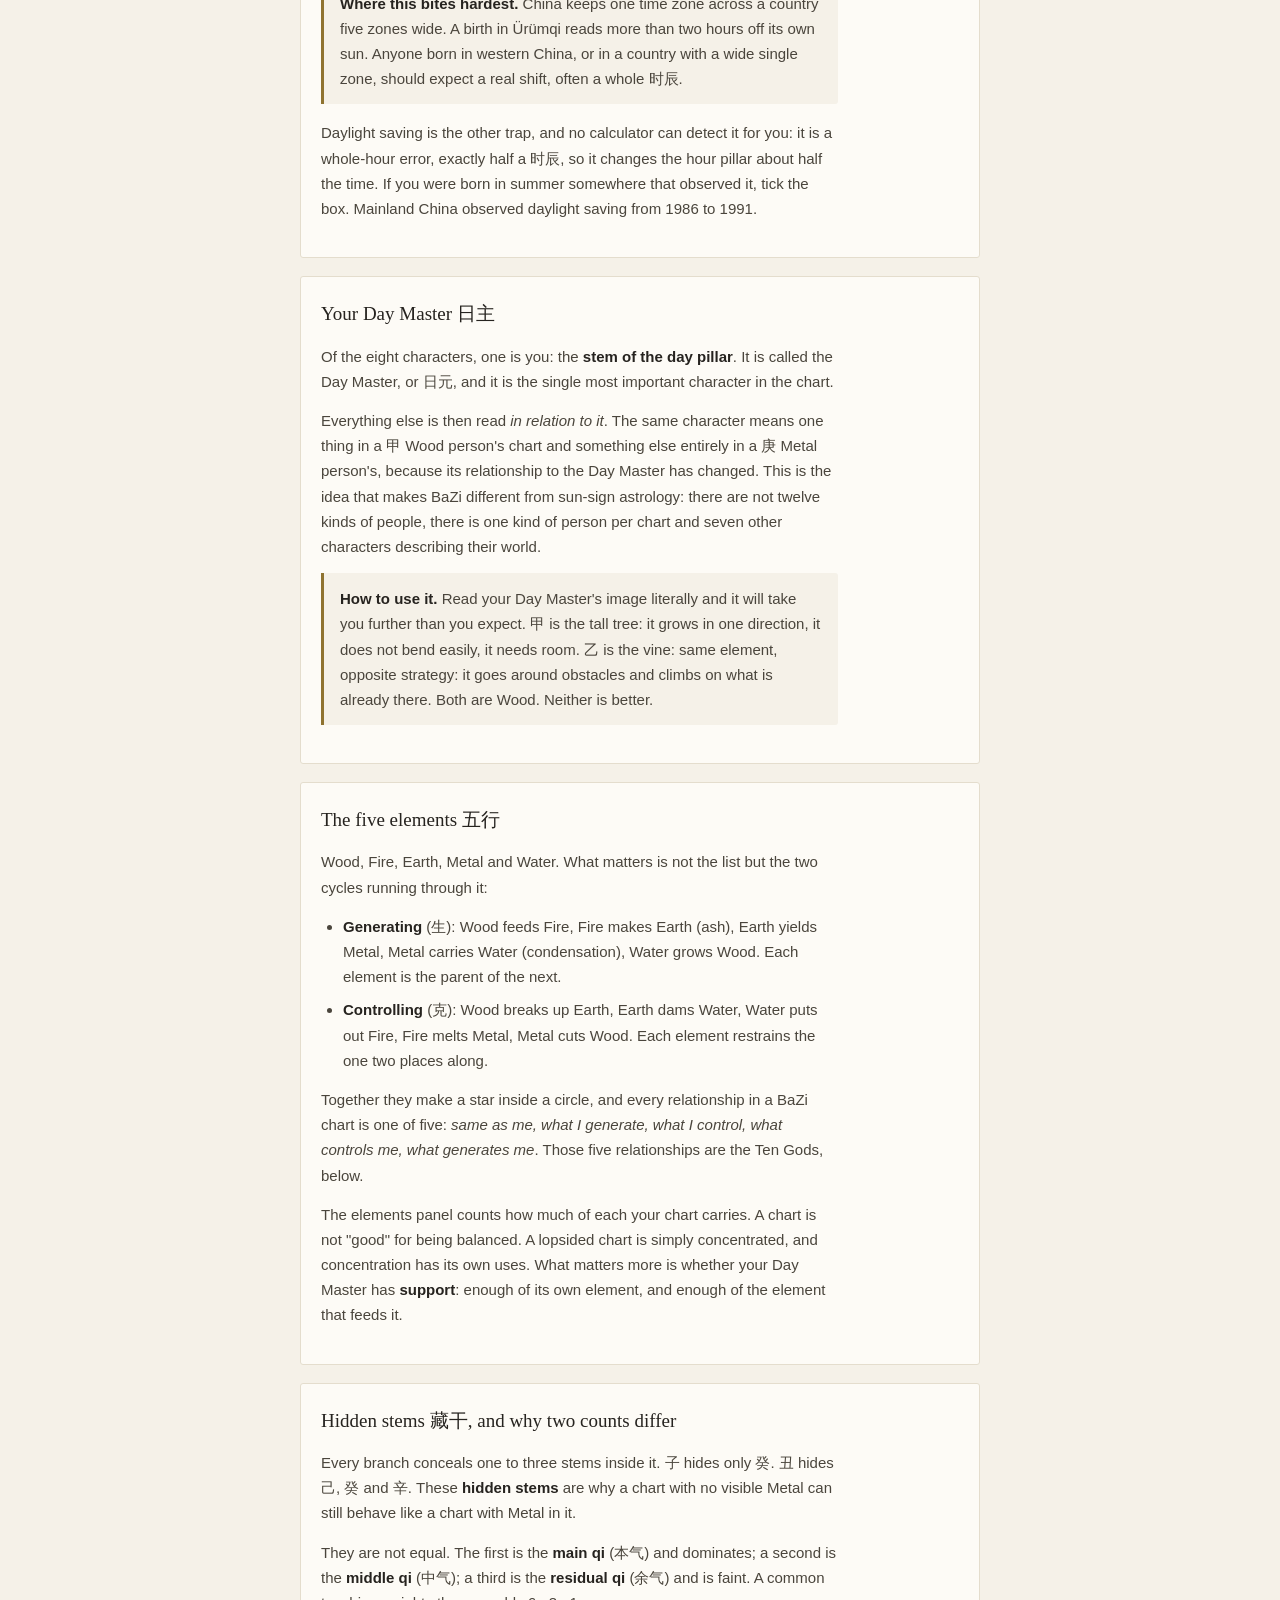
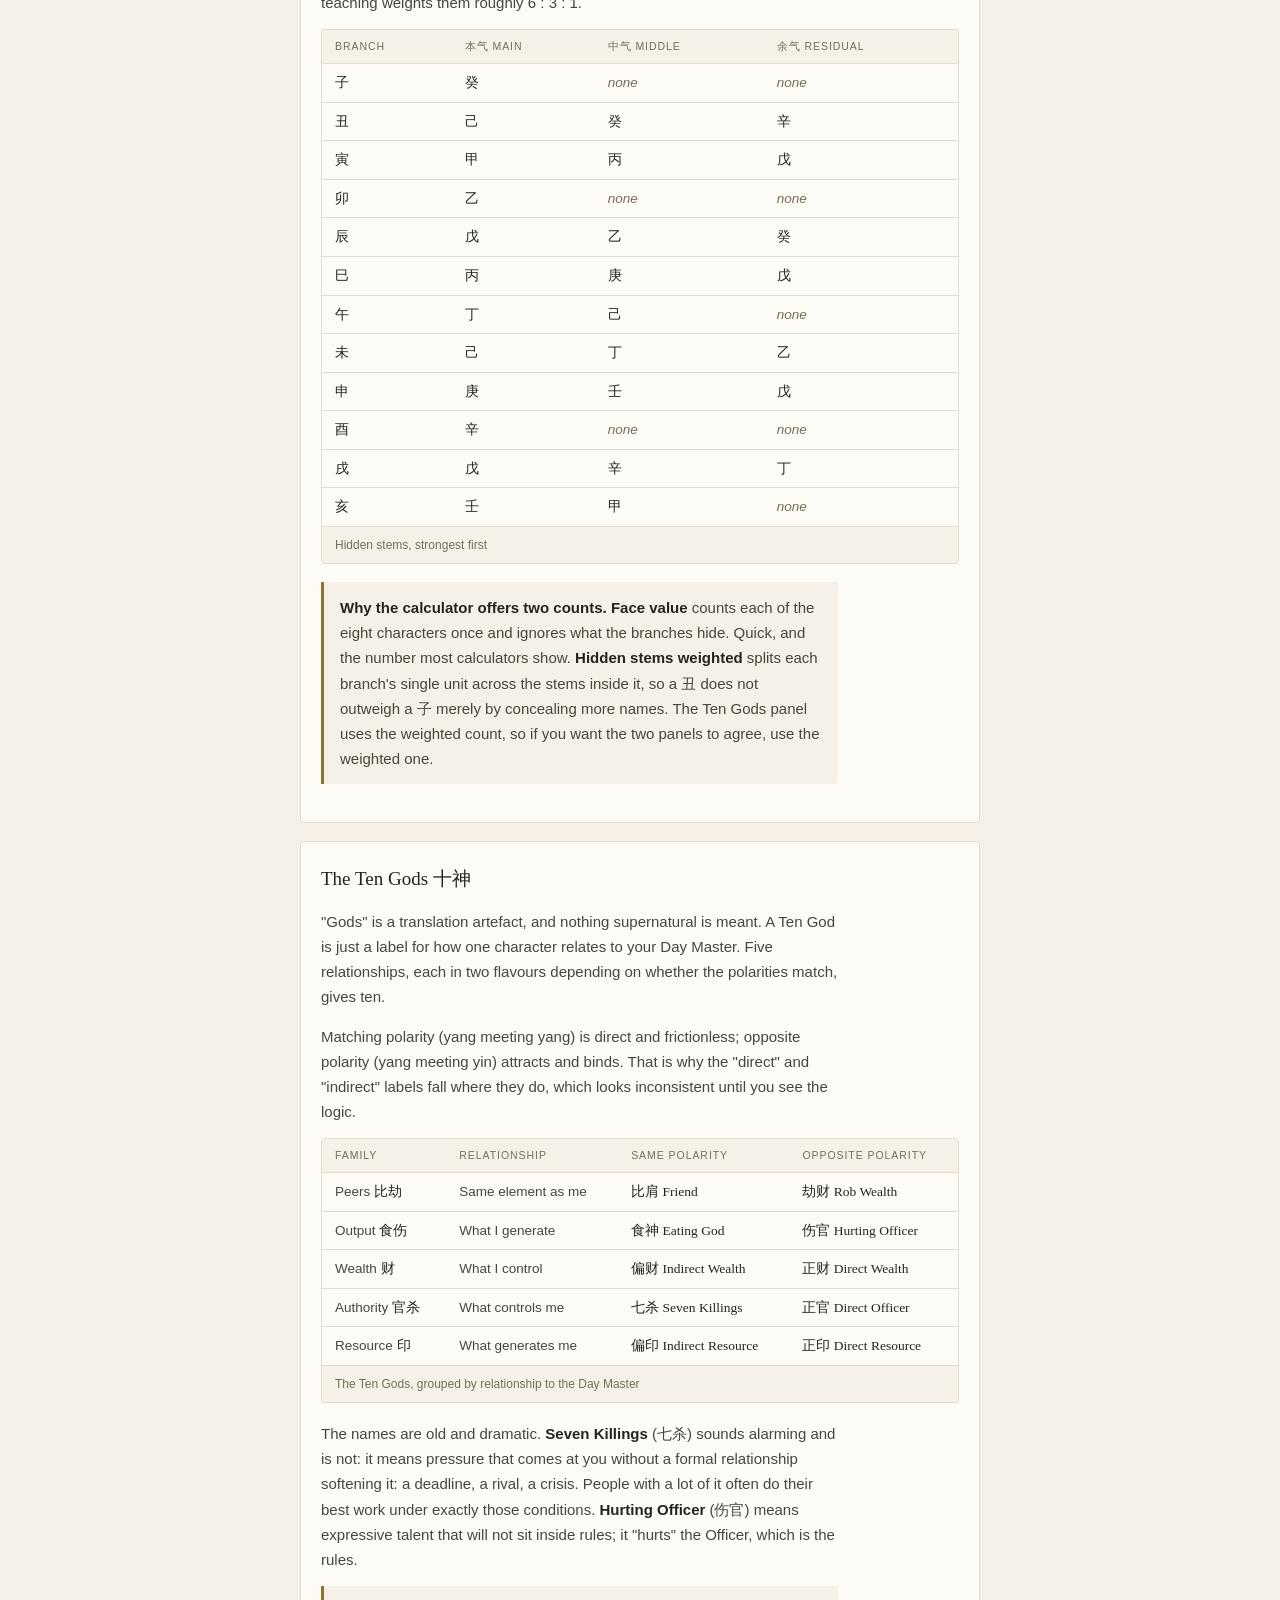
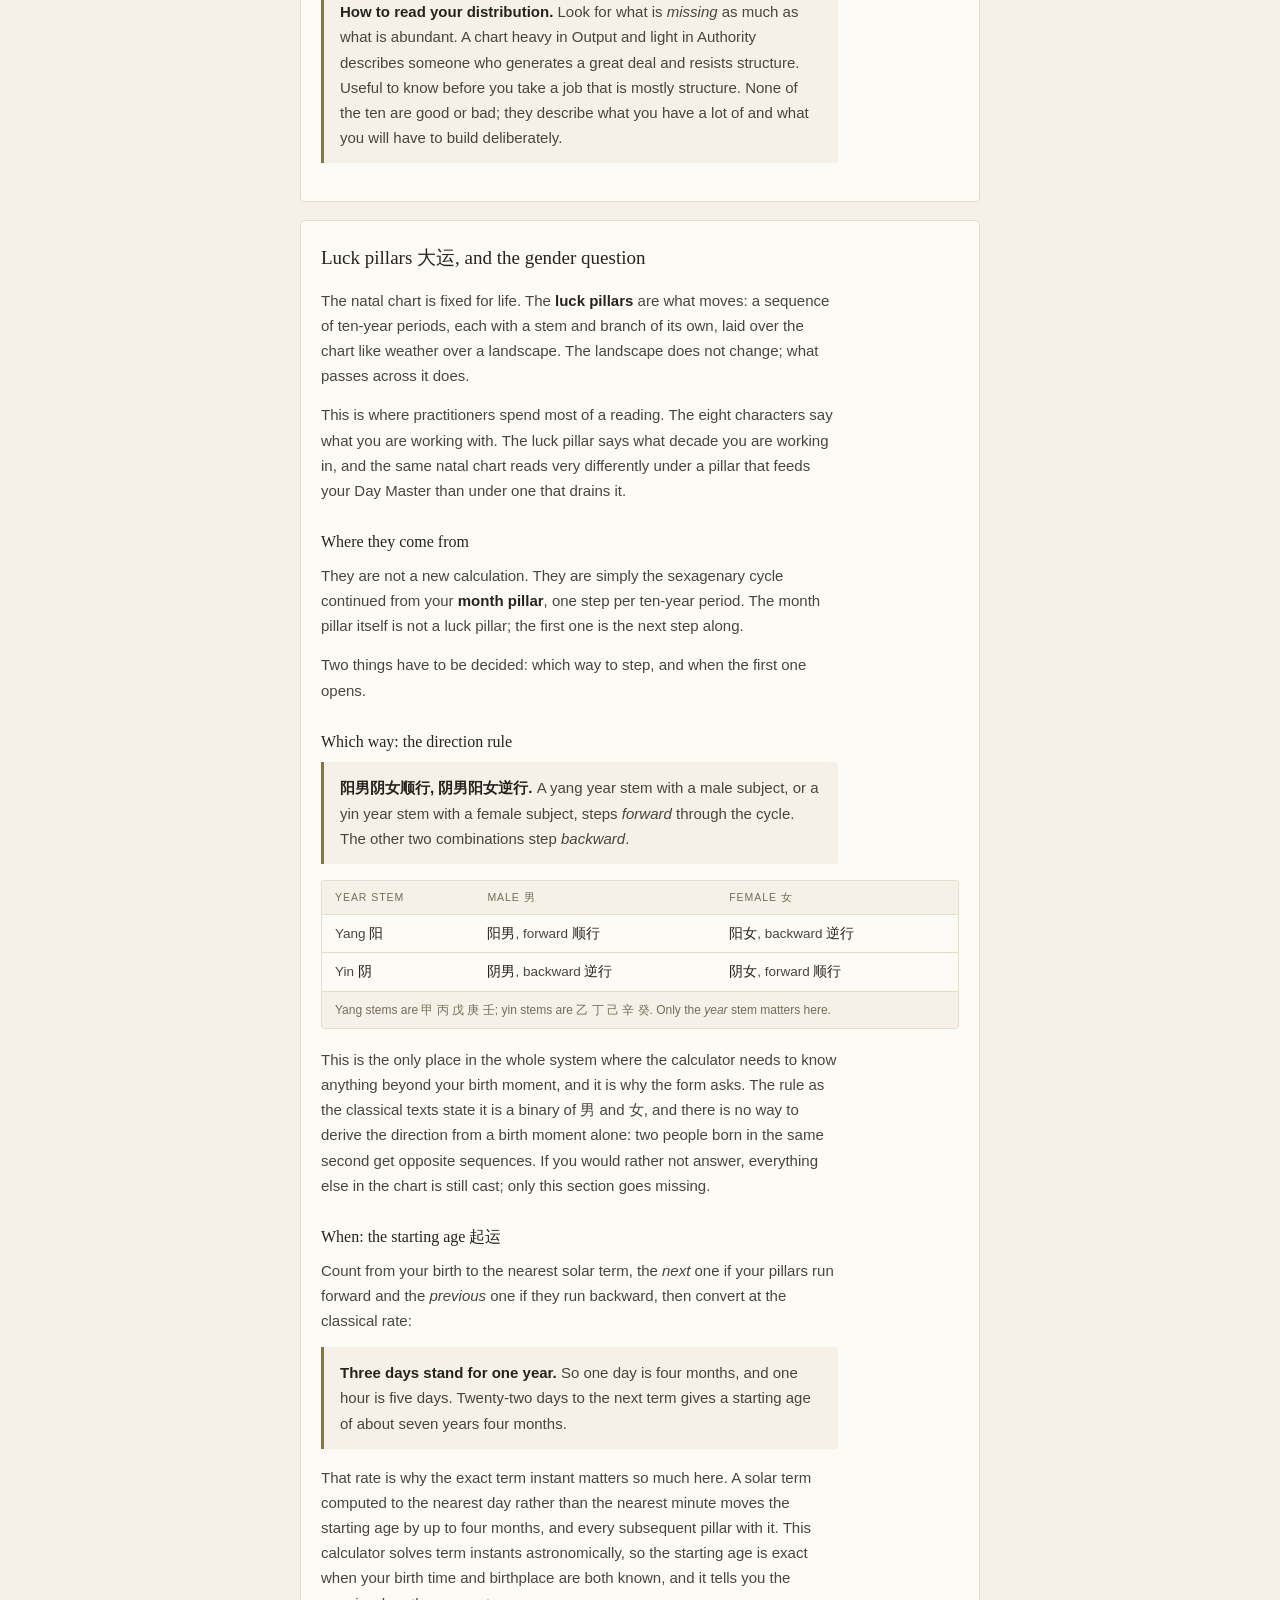
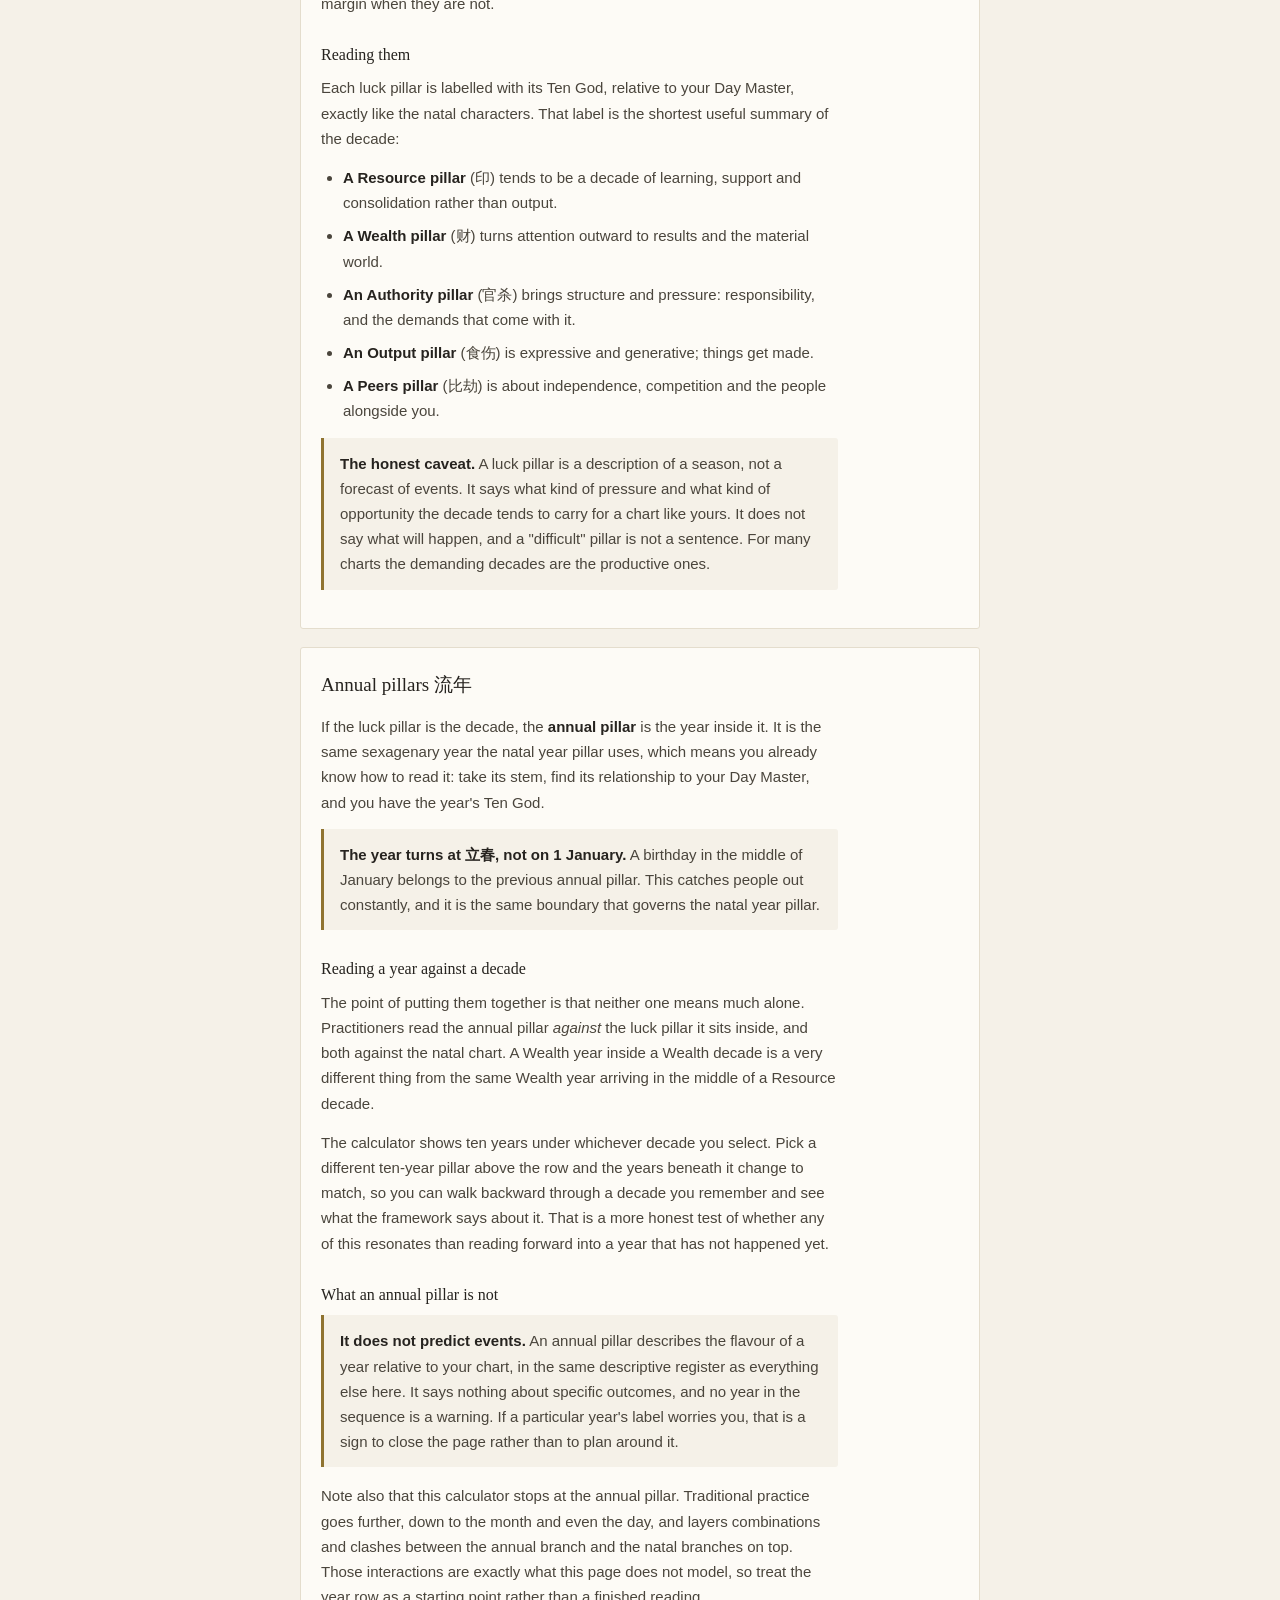
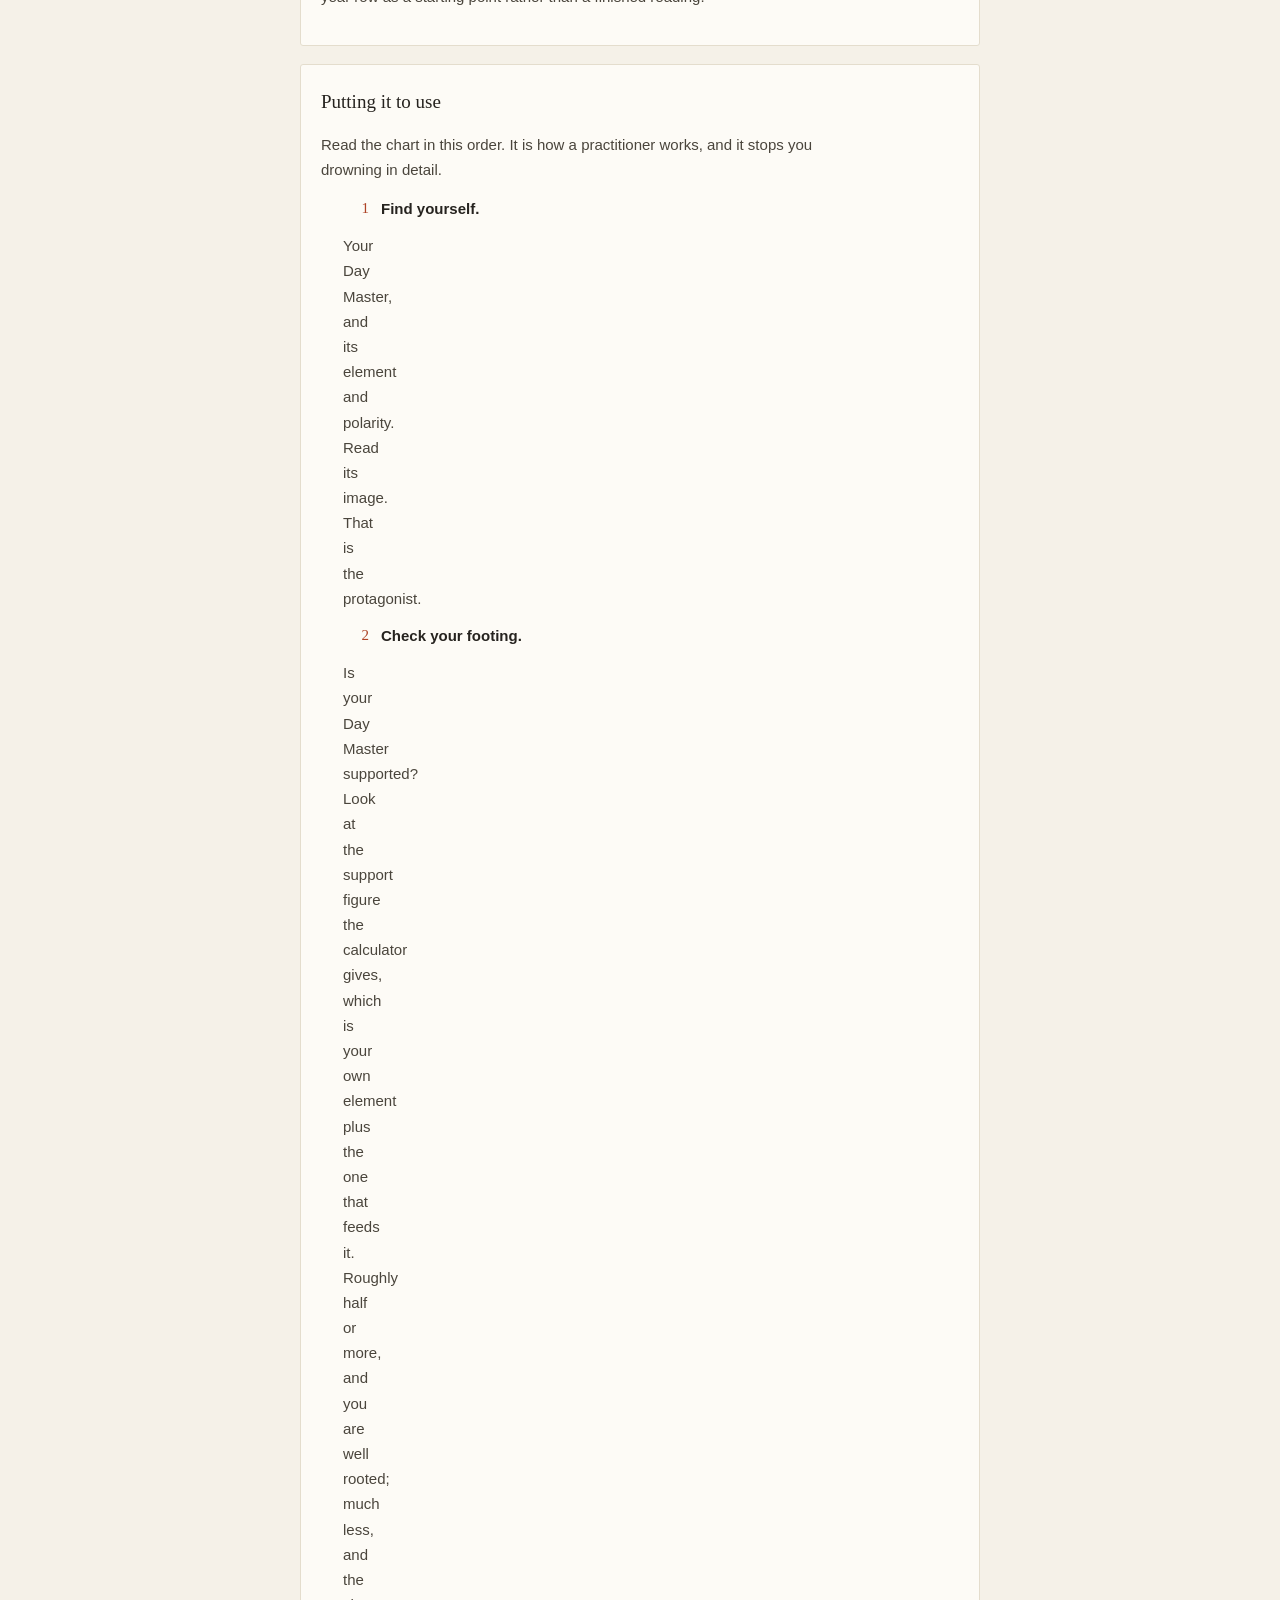
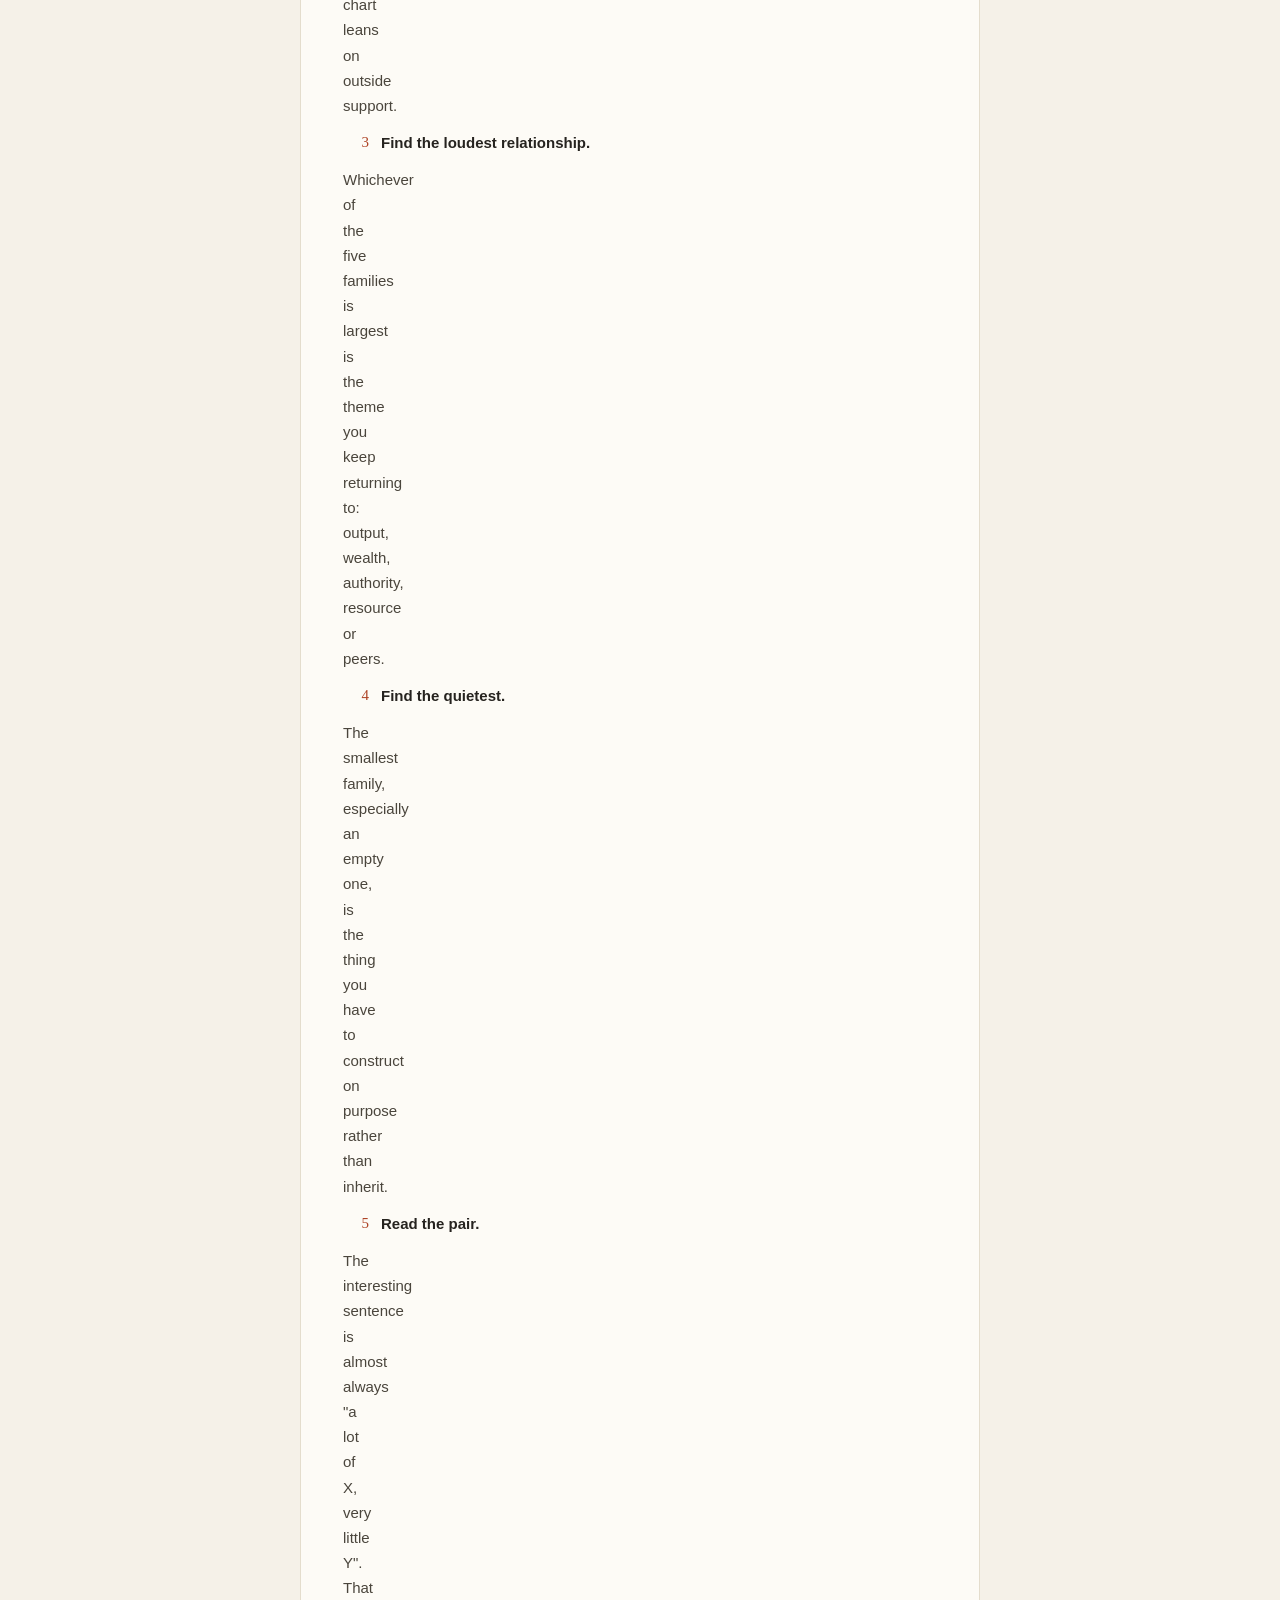
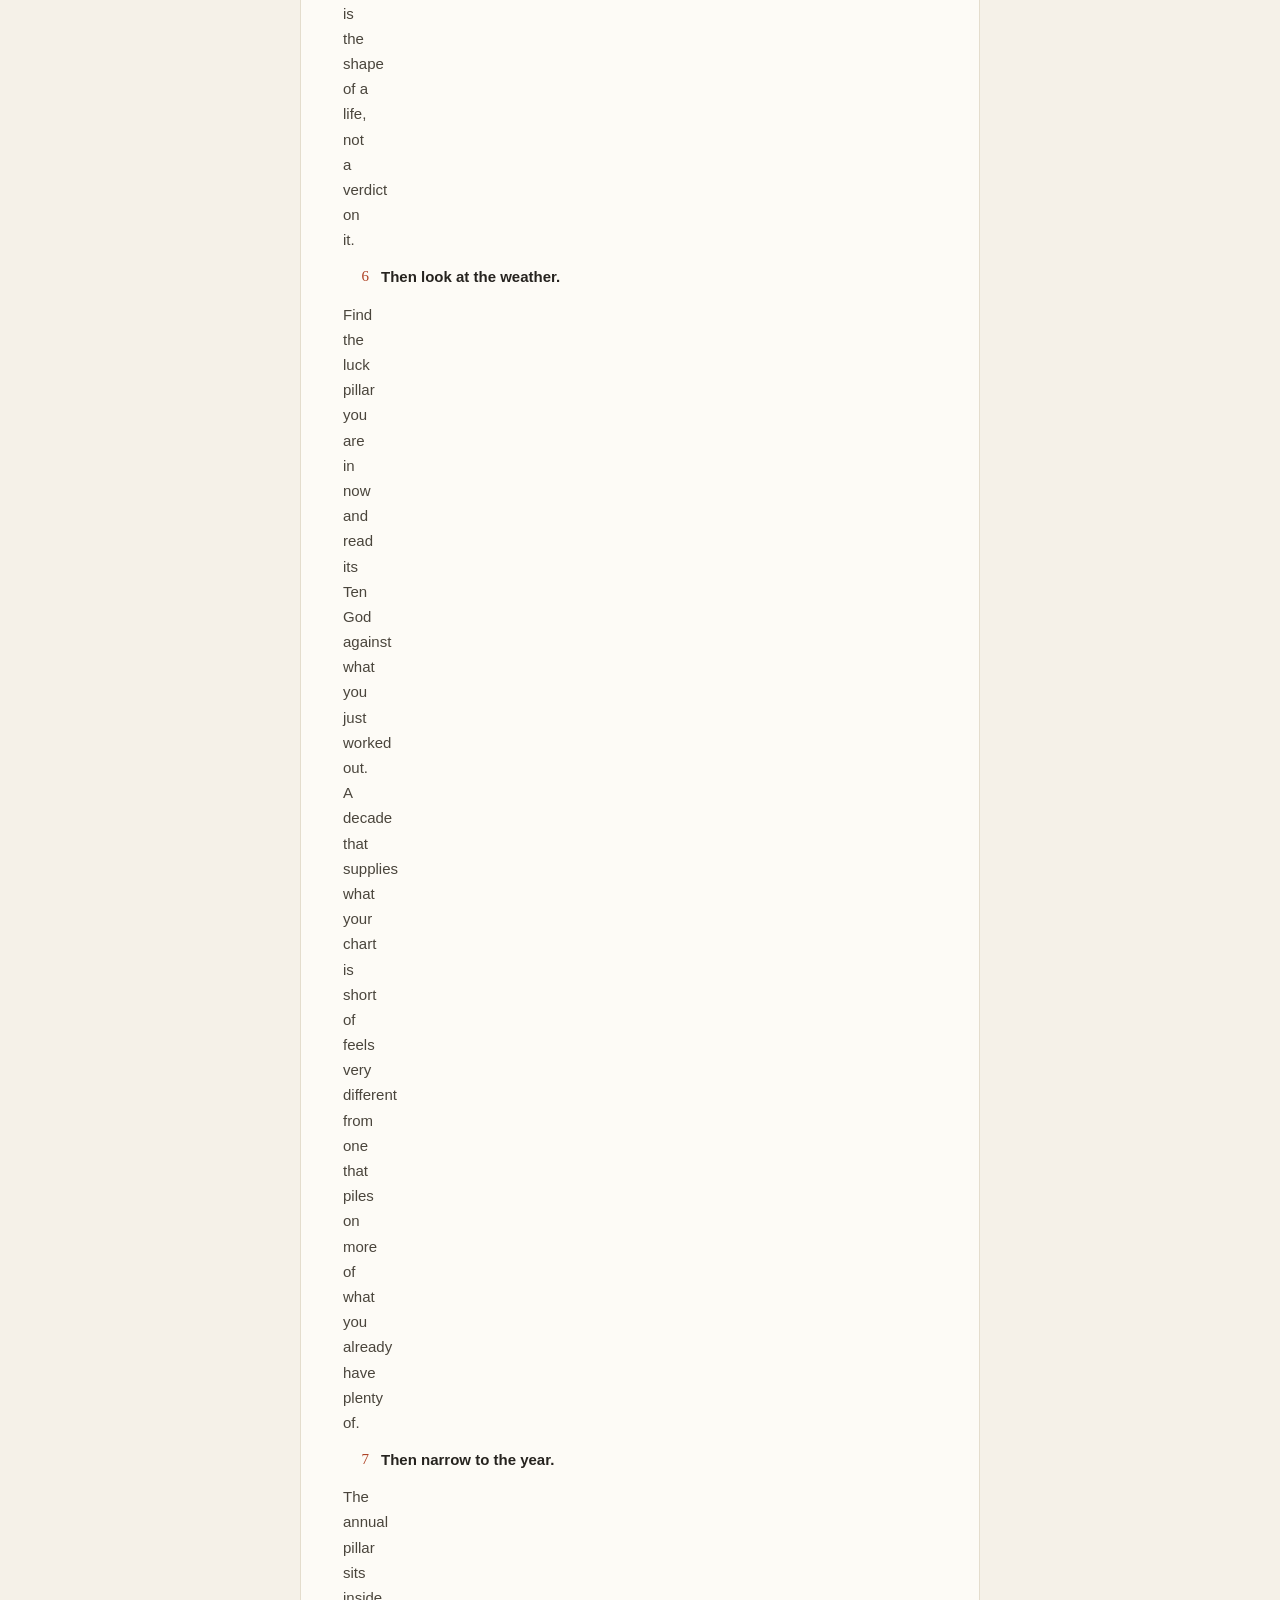
==== commit 3a71c8cc: "expand disclaimer" ====
--- a/guide.html
+++ b/guide.html
@@ -43,8 +43,10 @@
       <li><a href="#hidden-stems">Hidden stems, and why two counts differ</a></li>
       <li><a href="#ten-gods">The Ten Gods</a></li>
       <li><a href="#luck-pillars">Luck pillars, and the gender question</a></li>
+      <li><a href="#annual">Annual pillars</a></li>
       <li><a href="#apply">Putting it to use</a></li>
       <li><a href="#limits">What this calculator does not do</a></li>
+      <li><a href="#disc-h">Please read this before you take any of it seriously</a></li>
     </ol>
   </nav>
 
@@ -82,7 +84,7 @@
     </div>
 
     <p>The bottom character is an <b>earthly branch</b> (地支). There are twelve, and you already
-    know them — they are the zodiac animals. Each branch also carries an element, and a two-hour
+    know them: they are the zodiac animals. Each branch also carries an element, and a two-hour
     slice of the day:</p>
 
     <div class="table-scroll">
@@ -106,7 +108,7 @@
       </table>
     </div>
 
-    <p>Stems and branches turn together like two gears — ten teeth against twelve. They return
+    <p>Stems and branches turn together like two gears, ten teeth against twelve. They return
     to the same pairing every <b>sixty</b> steps, which is why the sexagenary cycle (六十甲子)
     is sixty long and why a sixtieth birthday is a milestone: your year pillar has come round
     to where it started.</p>
@@ -117,12 +119,12 @@
     <h2 id="pillars-h" class="card-title">Where each pillar comes from</h2>
 
     <p>Nothing here is arbitrary. Each pillar is derived by a fixed rule, and if you know the
-    rules you can check any calculator's work — including ours.</p>
+    rules you can check any calculator's work, including ours.</p>
 
     <h3>The year pillar</h3>
     <p>Runs on the sixty-cycle, one step per year. The catch is <em>when</em> the year turns:
     not 1 January, and not Chinese New Year, but <b>立春</b> (Lichun, "start of spring"), which
-    falls around 4 February. See the <a href="#terms">next section</a> — this trips up more
+    falls around 4 February. See the <a href="#terms">next section</a>: this trips up more
     people than anything else in BaZi.</p>
 
     <h3>The month pillar</h3>
@@ -134,7 +136,7 @@
     <h3>The day pillar</h3>
     <p>The one part of the chart with nothing to do with the calendar. The sixty-day cycle has
     simply been counting, without interruption, for over two thousand years. Any date maps to
-    exactly one day pillar — we compute it from the Julian Day Number, which is the same
+    exactly one day pillar, and we compute it from the Julian Day Number, which is the same
     continuous count astronomers use.</p>
     <p>One convention matters: <b>the day changes at 23:00, not midnight</b>, because 子时
     (the Rat hour) begins the new day. A birth at 23:30 on Tuesday carries Wednesday's day
@@ -142,7 +144,7 @@
 
     <h3>The hour pillar</h3>
     <p>The branch is the two-hour 时辰 your birth falls in (the table above). The stem comes from
-    the <em>day</em> stem by a rule called <b>五鼠遁</b> — a 甲 or 己 day starts its 子 hour with
+    the <em>day</em> stem by a rule called <b>五鼠遁</b>. A 甲 or 己 day starts its 子 hour with
     甲, a 乙 or 庚 day with 丙, and so on.</p>
     <p>If you do not know your birth time, you lose the hour pillar and nothing else. Six of the
     eight characters, including your Day Master, are still fully determined. A three-pillar
@@ -154,7 +156,7 @@
     <h2 id="terms-h" class="card-title">Why your year may not be the year you think</h2>
 
     <p>BaZi runs on the <b>solar</b> calendar, not the lunar one. The twelve months of a BaZi
-    chart are marked by twelve solar terms called <b>节</b> (jié) — the moments the sun reaches
+    chart are marked by twelve solar terms called <b>节</b> (jié), the moments the sun reaches
     particular points on its yearly path. They are astronomy, not tradition:</p>
 
     <div class="table-scroll">
@@ -181,7 +183,7 @@
 
     <p class="callout"><b>The practical consequence.</b> If you were born in January or the first
     days of February, your BaZi year is the <em>previous</em> calendar year. Someone born on
-    20 January 2025 is not a Snake — 立春 had not arrived, so they belong to the Dragon year
+    20 January 2025 is not a Snake, because 立春 had not arrived, so they belong to the Dragon year
     2024, and their chart says so.</p>
 
     <p>And a solar term is an <b>instant</b>, not a day. In 2025, 立春 fell at 22:09 on
@@ -200,7 +202,7 @@
     <h2 id="st-h" class="card-title">True solar time 真太陽時</h2>
 
     <p>The hour pillar is meant to describe where the sun actually was, not what a clock on the
-    wall said. Clocks run on time zones, which are a political convenience — everyone in a zone
+    wall said. Clocks run on time zones, which are a political convenience: everyone in a zone
     keeps the same time even though the sun reaches them at different moments.</p>
 
     <p>Two corrections turn clock time into sun time:</p>
@@ -208,14 +210,14 @@
     <ul>
       <li><b>Longitude.</b> The sun crosses your meridian four minutes earlier for every degree
       you sit east of your zone's centre line. Singapore keeps UTC+8, whose centre line is 120°E,
-      but sits at 103.8°E — so its clocks run about 65 minutes ahead of its sun.</li>
+      but sits at 103.8°E, so its clocks run about 65 minutes ahead of its sun.</li>
       <li><b>The equation of time.</b> Earth's orbit is elliptical and its axis is tilted, so
       even a perfect sundial runs up to 16 minutes fast or slow depending on the season.</li>
     </ul>
 
     <p class="callout"><b>Where this bites hardest.</b> China keeps one time zone across a country
     five zones wide. A birth in Ürümqi reads more than two hours off its own sun. Anyone born in
-    western China, or in a country with a wide single zone, should expect a real shift — often a
+    western China, or in a country with a wide single zone, should expect a real shift, often a
     whole 时辰.</p>
 
     <p>Daylight saving is the other trap, and no calculator can detect it for you: it is a
@@ -239,7 +241,7 @@
 
     <p class="callout"><b>How to use it.</b> Read your Day Master's image literally and it will
     take you further than you expect. 甲 is the tall tree: it grows in one direction, it does not
-    bend easily, it needs room. 乙 is the vine: same element, opposite strategy — it goes around
+    bend easily, it needs room. 乙 is the vine: same element, opposite strategy: it goes around
     obstacles and climbs on what is already there. Both are Wood. Neither is better.</p>
   </section>
 
@@ -263,7 +265,7 @@
     me</em>. Those five relationships are the Ten Gods, below.</p>
 
     <p>The elements panel counts how much of each your chart carries. A chart is not "good"
-    for being balanced — a lopsided chart is simply concentrated, and concentration has its own
+    for being balanced. A lopsided chart is simply concentrated, and concentration has its own
     uses. What matters more is whether your Day Master has <b>support</b>: enough of its own
     element, and enough of the element that feeds it.</p>
   </section>
@@ -285,24 +287,24 @@
         <caption>Hidden stems, strongest first</caption>
         <thead><tr><th>Branch</th><th>本气 main</th><th>中气 middle</th><th>余气 residual</th></tr></thead>
         <tbody>
-          <tr><td lang="zh">子</td><td lang="zh">癸</td><td>—</td><td>—</td></tr>
+          <tr><td lang="zh">子</td><td lang="zh">癸</td><td class="none">none</td><td class="none">none</td></tr>
           <tr><td lang="zh">丑</td><td lang="zh">己</td><td lang="zh">癸</td><td lang="zh">辛</td></tr>
           <tr><td lang="zh">寅</td><td lang="zh">甲</td><td lang="zh">丙</td><td lang="zh">戊</td></tr>
-          <tr><td lang="zh">卯</td><td lang="zh">乙</td><td>—</td><td>—</td></tr>
+          <tr><td lang="zh">卯</td><td lang="zh">乙</td><td class="none">none</td><td class="none">none</td></tr>
           <tr><td lang="zh">辰</td><td lang="zh">戊</td><td lang="zh">乙</td><td lang="zh">癸</td></tr>
           <tr><td lang="zh">巳</td><td lang="zh">丙</td><td lang="zh">庚</td><td lang="zh">戊</td></tr>
-          <tr><td lang="zh">午</td><td lang="zh">丁</td><td lang="zh">己</td><td>—</td></tr>
+          <tr><td lang="zh">午</td><td lang="zh">丁</td><td lang="zh">己</td><td class="none">none</td></tr>
           <tr><td lang="zh">未</td><td lang="zh">己</td><td lang="zh">丁</td><td lang="zh">乙</td></tr>
           <tr><td lang="zh">申</td><td lang="zh">庚</td><td lang="zh">壬</td><td lang="zh">戊</td></tr>
-          <tr><td lang="zh">酉</td><td lang="zh">辛</td><td>—</td><td>—</td></tr>
+          <tr><td lang="zh">酉</td><td lang="zh">辛</td><td class="none">none</td><td class="none">none</td></tr>
           <tr><td lang="zh">戌</td><td lang="zh">戊</td><td lang="zh">辛</td><td lang="zh">丁</td></tr>
-          <tr><td lang="zh">亥</td><td lang="zh">壬</td><td lang="zh">甲</td><td>—</td></tr>
+          <tr><td lang="zh">亥</td><td lang="zh">壬</td><td lang="zh">甲</td><td class="none">none</td></tr>
         </tbody>
       </table>
     </div>
 
     <p class="callout"><b>Why the calculator offers two counts.</b> <b>Face value</b> counts each
-    of the eight characters once and ignores what the branches hide — quick, and the number most
+    of the eight characters once and ignores what the branches hide. Quick, and the number most
     calculators show. <b>Hidden stems weighted</b> splits each branch's single unit across the
     stems inside it, so a 丑 does not outweigh a 子 merely by concealing more names. The Ten Gods
     panel uses the weighted count, so if you want the two panels to agree, use the weighted one.</p>
@@ -312,7 +314,7 @@
   <section class="card prose" id="ten-gods" aria-labelledby="tgh">
     <h2 id="tgh" class="card-title">The Ten Gods 十神</h2>
 
-    <p>"Gods" is a translation artefact — nothing supernatural is meant. A Ten God is just a
+    <p>"Gods" is a translation artefact, and nothing supernatural is meant. A Ten God is just a
     label for how one character relates to your Day Master. Five relationships, each in two
     flavours depending on whether the polarities match, gives ten.</p>
 
@@ -340,14 +342,14 @@
     </div>
 
     <p>The names are old and dramatic. <b>Seven Killings</b> (七杀) sounds alarming and is not:
-    it means pressure that comes at you without a formal relationship softening it — a deadline,
+    it means pressure that comes at you without a formal relationship softening it: a deadline,
     a rival, a crisis. People with a lot of it often do their best work under exactly those
     conditions. <b>Hurting Officer</b> (伤官) means expressive talent that will not sit inside
     rules; it "hurts" the Officer, which is the rules.</p>
 
     <p class="callout"><b>How to read your distribution.</b> Look for what is <em>missing</em>
     as much as what is abundant. A chart heavy in Output and light in Authority describes someone
-    who generates a great deal and resists structure — useful to know before you take a job that
+    who generates a great deal and resists structure. Useful to know before you take a job that
     is mostly structure. None of the ten are good or bad; they describe what you have a lot of
     and what you will have to build deliberately.</p>
   </section>
@@ -361,12 +363,12 @@
     a landscape. The landscape does not change; what passes across it does.</p>
 
     <p>This is where practitioners spend most of a reading. The eight characters say what you are
-    working with. The luck pillar says what decade you are working in — and the same natal chart
+    working with. The luck pillar says what decade you are working in, and the same natal chart
     reads very differently under a pillar that feeds your Day Master than under one that drains it.</p>
 
     <h3>Where they come from</h3>
     <p>They are not a new calculation. They are simply the sexagenary cycle continued from your
-    <b>month pillar</b> — one step per ten-year period. The month pillar itself is not a luck
+    <b>month pillar</b>, one step per ten-year period. The month pillar itself is not a luck
     pillar; the first one is the next step along.</p>
 
     <p>Two things have to be decided: which way to step, and when the first one opens.</p>
@@ -383,11 +385,11 @@
         <thead><tr><th>Year stem</th><th>Male 男</th><th>Female 女</th></tr></thead>
         <tbody>
           <tr><td>Yang <span lang="zh">阳</span></td>
-              <td><span lang="zh">阳男</span> — forward <span lang="zh">顺行</span></td>
-              <td><span lang="zh">阳女</span> — backward <span lang="zh">逆行</span></td></tr>
+              <td><span lang="zh">阳男</span>, forward <span lang="zh">顺行</span></td>
+              <td><span lang="zh">阳女</span>, backward <span lang="zh">逆行</span></td></tr>
           <tr><td>Yin <span lang="zh">阴</span></td>
-              <td><span lang="zh">阴男</span> — backward <span lang="zh">逆行</span></td>
-              <td><span lang="zh">阴女</span> — forward <span lang="zh">顺行</span></td></tr>
+              <td><span lang="zh">阴男</span>, backward <span lang="zh">逆行</span></td>
+              <td><span lang="zh">阴女</span>, forward <span lang="zh">顺行</span></td></tr>
         </tbody>
       </table>
     </div>
@@ -395,13 +397,13 @@
     <p>This is the only place in the whole system where the calculator needs to know anything
     beyond your birth moment, and it is why the form asks. The rule as the classical texts state
     it is a binary of <span lang="zh">男</span> and <span lang="zh">女</span>, and there is no way
-    to derive the direction from a birth moment alone — two people born in the same second get
+    to derive the direction from a birth moment alone: two people born in the same second get
     opposite sequences. If you would rather not answer, everything else in the chart is still cast;
     only this section goes missing.</p>
 
     <h3>When: the starting age 起运</h3>
-    <p>Count from your birth to the nearest solar term — the <em>next</em> one if your pillars run
-    forward, the <em>previous</em> one if they run backward — and convert at the classical rate:</p>
+    <p>Count from your birth to the nearest solar term, the <em>next</em> one if your pillars run
+    forward and the <em>previous</em> one if they run backward, then convert at the classical rate:</p>
 
     <p class="callout"><b>Three days stand for one year.</b> So one day is four months, and one
     hour is five days. Twenty-two days to the next term gives a starting age of about seven years
@@ -410,7 +412,7 @@
     <p>That rate is why the exact term instant matters so much here. A solar term computed to the
     nearest day rather than the nearest minute moves the starting age by up to four months, and
     every subsequent pillar with it. This calculator solves term instants astronomically, so the
-    starting age is exact when your birth time and birthplace are both known — and it tells you the
+    starting age is exact when your birth time and birthplace are both known, and it tells you the
     margin when they are not.</p>
 
     <h3>Reading them</h3>
@@ -422,7 +424,7 @@
       support and consolidation rather than output.</li>
       <li><b>A Wealth pillar</b> (<span lang="zh">财</span>) turns attention outward to results and
       the material world.</li>
-      <li><b>An Authority pillar</b> (<span lang="zh">官杀</span>) brings structure and pressure —
+      <li><b>An Authority pillar</b> (<span lang="zh">官杀</span>) brings structure and pressure:
       responsibility, and the demands that come with it.</li>
       <li><b>An Output pillar</b> (<span lang="zh">食伤</span>) is expressive and generative; things
       get made.</li>
@@ -433,7 +435,43 @@
     <p class="callout"><b>The honest caveat.</b> A luck pillar is a description of a season, not a
     forecast of events. It says what kind of pressure and what kind of opportunity the decade tends
     to carry for a chart like yours. It does not say what will happen, and a "difficult" pillar is
-    not a sentence — for many charts the demanding decades are the productive ones.</p>
+    not a sentence. For many charts the demanding decades are the productive ones.</p>
+  </section>
+
+
+  <!-- ─────────────────────────────────────────────────────── -->
+  <section class="card prose" id="annual" aria-labelledby="anh">
+    <h2 id="anh" class="card-title">Annual pillars 流年</h2>
+
+    <p>If the luck pillar is the decade, the <b>annual pillar</b> is the year inside it. It is
+    the same sexagenary year the natal year pillar uses, which means you already know how to read
+    it: take its stem, find its relationship to your Day Master, and you have the year's Ten God.</p>
+
+    <p class="callout"><b>The year turns at 立春, not on 1 January.</b> A birthday in the middle
+    of January belongs to the previous annual pillar. This catches people out constantly, and it
+    is the same boundary that governs the natal year pillar.</p>
+
+    <h3>Reading a year against a decade</h3>
+    <p>The point of putting them together is that neither one means much alone. Practitioners read
+    the annual pillar <em>against</em> the luck pillar it sits inside, and both against the natal
+    chart. A Wealth year inside a Wealth decade is a very different thing from the same Wealth
+    year arriving in the middle of a Resource decade.</p>
+
+    <p>The calculator shows ten years under whichever decade you select. Pick a different ten-year
+    pillar above the row and the years beneath it change to match, so you can walk backward through
+    a decade you remember and see what the framework says about it. That is a more honest test of
+    whether any of this resonates than reading forward into a year that has not happened yet.</p>
+
+    <h3>What an annual pillar is not</h3>
+    <p class="callout"><b>It does not predict events.</b> An annual pillar describes the flavour of
+    a year relative to your chart, in the same descriptive register as everything else here. It
+    says nothing about specific outcomes, and no year in the sequence is a warning. If a particular
+    year's label worries you, that is a sign to close the page rather than to plan around it.</p>
+
+    <p>Note also that this calculator stops at the annual pillar. Traditional practice goes further,
+    down to the month and even the day, and layers combinations and clashes between the annual
+    branch and the natal branches on top. Those interactions are exactly what this page does not
+    model, so treat the year row as a starting point rather than a finished reading.</p>
   </section>
 
   <!-- ─────────────────────────────────────────────────────── -->
@@ -447,10 +485,10 @@
       <li><b>Find yourself.</b> Your Day Master, and its element and polarity. Read its image.
       That is the protagonist.</li>
       <li><b>Check your footing.</b> Is your Day Master supported? Look at the support figure the
-      calculator gives — your own element plus the one that feeds it. Roughly half or more, and
+      calculator gives, which is your own element plus the one that feeds it. Roughly half or more, and
       you are well rooted; much less, and the chart leans on outside support.</li>
       <li><b>Find the loudest relationship.</b> Whichever of the five families is largest is the
-      theme you keep returning to — output, wealth, authority, resource or peers.</li>
+      theme you keep returning to: output, wealth, authority, resource or peers.</li>
       <li><b>Find the quietest.</b> The smallest family, especially an empty one, is the thing
       you have to construct on purpose rather than inherit.</li>
       <li><b>Read the pair.</b> The interesting sentence is almost always "a lot of X, very little
@@ -458,6 +496,9 @@
       <li><b>Then look at the weather.</b> Find the luck pillar you are in now and read its Ten God
       against what you just worked out. A decade that supplies what your chart is short of feels
       very different from one that piles on more of what you already have plenty of.</li>
+      <li><b>Then narrow to the year.</b> The annual pillar sits inside that decade. Try it on a
+      few years you actually lived through before you read it forward: it is the only way to judge
+      whether the framework tells you anything you did not already know.</li>
     </ol>
 
     <p class="callout"><b>A caution worth stating plainly.</b> A chart describes tendencies and
@@ -475,15 +516,13 @@
     practitioner instead.</p>
 
     <ul>
-      <li><b>Annual pillars</b> (流年) — the single year laid over the ten-year luck pillar. The
-      luck pillars are here; the year-by-year layer above them is not.</li>
-      <li><b>Branch interactions</b> — the combinations and clashes (六合, 三合, 六冲, 刑, 害)
+      <li><b>Branch interactions</b>: the combinations and clashes (六合, 三合, 六冲, 刑, 害)
       that let branches transform or cancel each other. These can change what an element tally
       means.</li>
       <li><b>A strength verdict</b> (旺衰). We give a transparent support ratio. A real assessment
-      weighs the <em>season</em> heavily — an element born in its own season is strong almost
-      regardless of how many times it appears — and this calculator does not model that.</li>
-      <li><b>The useful god</b> (用神) — the element your chart most needs. That is the practical
+      weighs the <em>season</em> heavily, since an element born in its own season is strong almost
+      regardless of how many times it appears, and this calculator does not model that.</li>
+      <li><b>The useful god</b> (用神): the element your chart most needs. That is the practical
       output of a professional reading and it depends on everything above.</li>
     </ul>
 
@@ -492,6 +531,62 @@
     everything else is built on top of it.</p>
 
     <p class="note"><a href="index.html">← Cast your chart</a></p>
+  </section>
+
+  <section class="card disclaimer-card" aria-labelledby="disc-h">
+    <h2 id="disc-h" class="card-title">Please read this before you take any of it seriously</h2>
+  
+    <div class="disc-grid">
+      <div class="disc-item">
+        <h3>What is actually computed</h3>
+        <p>The eight characters are arithmetic. Given a birth moment they are as determinate as a
+          calendar date, and this page shows its working so you can check it. That part is
+          verifiable and we stand behind it.</p>
+      </div>
+  
+      <div class="disc-item">
+        <h3>What is interpretation</h3>
+        <p>Everything after the characters, the Day Master descriptions, the Ten God glosses, the
+          luck and annual pillar readings, is a traditional interpretive framework. It is not a
+          scientific claim, it has not been tested against outcomes, and it does not predict events.
+          Read it as a description of tendencies that may or may not ring true.</p>
+      </div>
+  
+      <div class="disc-item">
+        <h3>Do not substitute it for advice</h3>
+        <p>This is not medical, psychological, legal, financial, or career advice, and it is not a
+          basis for decisions about health, money, relationships, employment, pregnancy, or anything
+          else that matters. If a decision is significant, talk to someone qualified to advise on it.
+          No arrangement of eight characters obliges you to do or avoid anything.</p>
+      </div>
+  
+      <div class="disc-item">
+        <h3>Accuracy has limits</h3>
+        <p>A chart is only as good as its inputs. A misremembered birth time, an unlisted birthplace,
+          an unrecorded daylight saving shift, or a birth near a solar term can all change the
+          result. Where the calculation cannot settle something we say so on the page rather than
+          picking an answer quietly.</p>
+      </div>
+  
+      <div class="disc-item">
+        <h3>Nothing here is generated, and nothing leaves your browser</h3>
+        <p>The interpretation text is a fixed lookup table written in advance, not AI output. There
+          is no server, no account, no analytics and no network request: your birth details are used
+          in the page and then forgotten when you close the tab. A shared link carries whatever
+          details it names in its own address, so treat one like any other personal link.</p>
+      </div>
+  
+      <div class="disc-item">
+        <h3>If a reading is distressing</h3>
+        <p>Some traditional language is blunt, and terms like "Seven Killings" are literal
+          translations of old names rather than warnings. If anything here leaves you anxious about
+          your health, your future or your safety, please set it aside and speak to a doctor, a
+          counsellor, or someone you trust. It is a description, not a diagnosis or a fate.</p>
+      </div>
+    </div>
+  
+    <p class="disc-foot">For insight and entertainment. Use your own judgement, and keep the
+      responsibility for your decisions where it belongs, with you.</p>
   </section>
 
 </main>
@@ -502,7 +597,8 @@
     Terrestrial Time to UT, giving term instants accurate to about five minutes over 1901–2100.
     Nothing here is generated by AI.
   </p>
-  <p class="disclaimer">For insight and entertainment. Not medical, legal, or financial advice.</p>
+  <p class="disclaimer">For insight and entertainment. Not medical, legal, or financial advice.
+    <a href="#disc-h">The full disclaimer</a> sits above.</p>
 </footer>
 
 </body>
--- a/styles.css
+++ b/styles.css
@@ -362,7 +362,7 @@
 
 
 /* ── Solar-term boundary: both readings, side by side ────── */
-/* Fires when the birth sits too close to a 节 to place with confidence — the
+/* Fires when the birth sits too close to a 节 to place with confidence: the
    page owes the reader the fork, not a coin flip presented as an answer. */
 .boundary {
   border: 1px solid var(--seal);
@@ -615,17 +615,26 @@
   padding: 0;
   min-width: min-content;
 }
+.luck-strip > li { display: flex; flex: 1 0 84px; min-width: 84px; }
 .luck {
   position: relative;
-  flex: 1 0 84px;
-  min-width: 84px;
+  width: 100%;
+  font: inherit;
+  color: inherit;
   background: var(--paper);
   border: 1px solid var(--hair);
   border-radius: 3px;
   padding: 10px 6px 9px;
   text-align: center;
-}
+  cursor: pointer;
+}
+.luck:hover { border-color: var(--field); }
 .luck.is-now { border-color: var(--seal); background: var(--surface); }
+.luck[aria-pressed="true"] {
+  border-color: var(--seal);
+  box-shadow: inset 0 0 0 1px var(--seal);
+  background: var(--surface);
+}
 .luck-now {
   position: absolute;
   top: -1px; left: -1px; right: -1px;
@@ -679,3 +688,121 @@
   .luck-strip { flex-wrap: wrap; }
   .luck { flex: 0 0 calc(20% - 6px); }
 }
+
+
+/* ── Row labels shared by 大运 and 流年 ──────────────────── */
+.row-label {
+  display: flex;
+  align-items: baseline;
+  gap: 8px;
+  flex-wrap: wrap;
+  font-family: var(--serif);
+  font-size: 14px;
+  font-weight: 500;
+  color: var(--ink);
+  margin: 18px 0 8px;
+}
+.row-label .hz { color: var(--seal); font-weight: normal; }
+.row-label b { font-family: 'Songti SC', 'Noto Serif SC', var(--serif); font-weight: normal; }
+.row-note {
+  font-family: var(--sans);
+  font-size: 11.5px;
+  font-weight: normal;
+  color: var(--mute);
+  margin-left: auto;
+}
+
+/* ── Annual pillars 流年 ─────────────────────────────────── */
+/* One row of ten years under whichever decade is selected above. Narrower
+   than a luck pillar, because ten of them share the same width. */
+.year-scroll { overflow-x: auto; margin: 0 0 4px; padding-bottom: 4px; }
+.year-strip {
+  display: flex;
+  gap: 4px;
+  list-style: none;
+  margin: 0;
+  padding: 0;
+  min-width: min-content;
+}
+.year {
+  flex: 1 0 66px;
+  min-width: 66px;
+  background: var(--paper);
+  border: 1px solid var(--hair);
+  border-radius: 3px;
+  padding: 8px 4px 7px;
+  text-align: center;
+}
+.year.is-now { border-color: var(--seal); background: var(--surface); }
+.year-num {
+  display: block;
+  font-size: 11px;
+  color: var(--ink-soft);
+  font-variant-numeric: tabular-nums;
+}
+.year.is-now .year-num { color: var(--seal); font-weight: 600; }
+.year-chars {
+  display: block;
+  font-family: 'Songti SC', 'Noto Serif SC', var(--serif);
+  font-size: 17px;
+  line-height: 1.2;
+  margin: 4px 0 3px;
+}
+.year-god { display: block; font-size: 9.5px; color: var(--mute); line-height: 1.3; }
+.year-god .hz {
+  display: block;
+  font-family: 'Songti SC', 'Noto Serif SC', var(--serif);
+  color: var(--ink-soft);
+  font-size: 11px;
+}
+.year-age {
+  display: block;
+  margin-top: 4px;
+  padding-top: 4px;
+  border-top: 1px solid var(--hair);
+  font-size: 9.5px;
+  color: var(--mute);
+  font-variant-numeric: tabular-nums;
+}
+
+@media print {
+  .year-scroll { overflow: visible; }
+  .year-strip { flex-wrap: wrap; }
+  .year { flex: 0 0 calc(20% - 4px); }
+}
+
+/* ── The full disclaimer ─────────────────────────────────── */
+/* Deliberately a card in the flow rather than small print in the footer: if it
+   matters enough to say, it matters enough to be legible. */
+.disclaimer-card { border-top: 2px solid var(--gold); }
+.disc-grid {
+  display: grid;
+  grid-template-columns: repeat(auto-fit, minmax(220px, 1fr));
+  gap: 18px 26px;
+  margin-top: 16px;
+}
+.disc-item h3 {
+  font-family: var(--sans);
+  font-size: 11px;
+  letter-spacing: .09em;
+  text-transform: uppercase;
+  color: var(--seal);
+  margin: 0 0 5px;
+}
+.disc-item p {
+  margin: 0;
+  font-size: 13.5px;
+  line-height: 1.6;
+  color: var(--ink-soft);
+}
+.disc-foot {
+  margin: 20px 0 0;
+  padding-top: 14px;
+  border-top: 1px solid var(--hair);
+  font-size: 13.5px;
+  color: var(--ink-soft);
+  font-style: italic;
+}
+
+/* "none" rather than a dash, in the hidden-stem table's empty cells. */
+table.ref td.none { color: var(--mute); font-style: italic; }
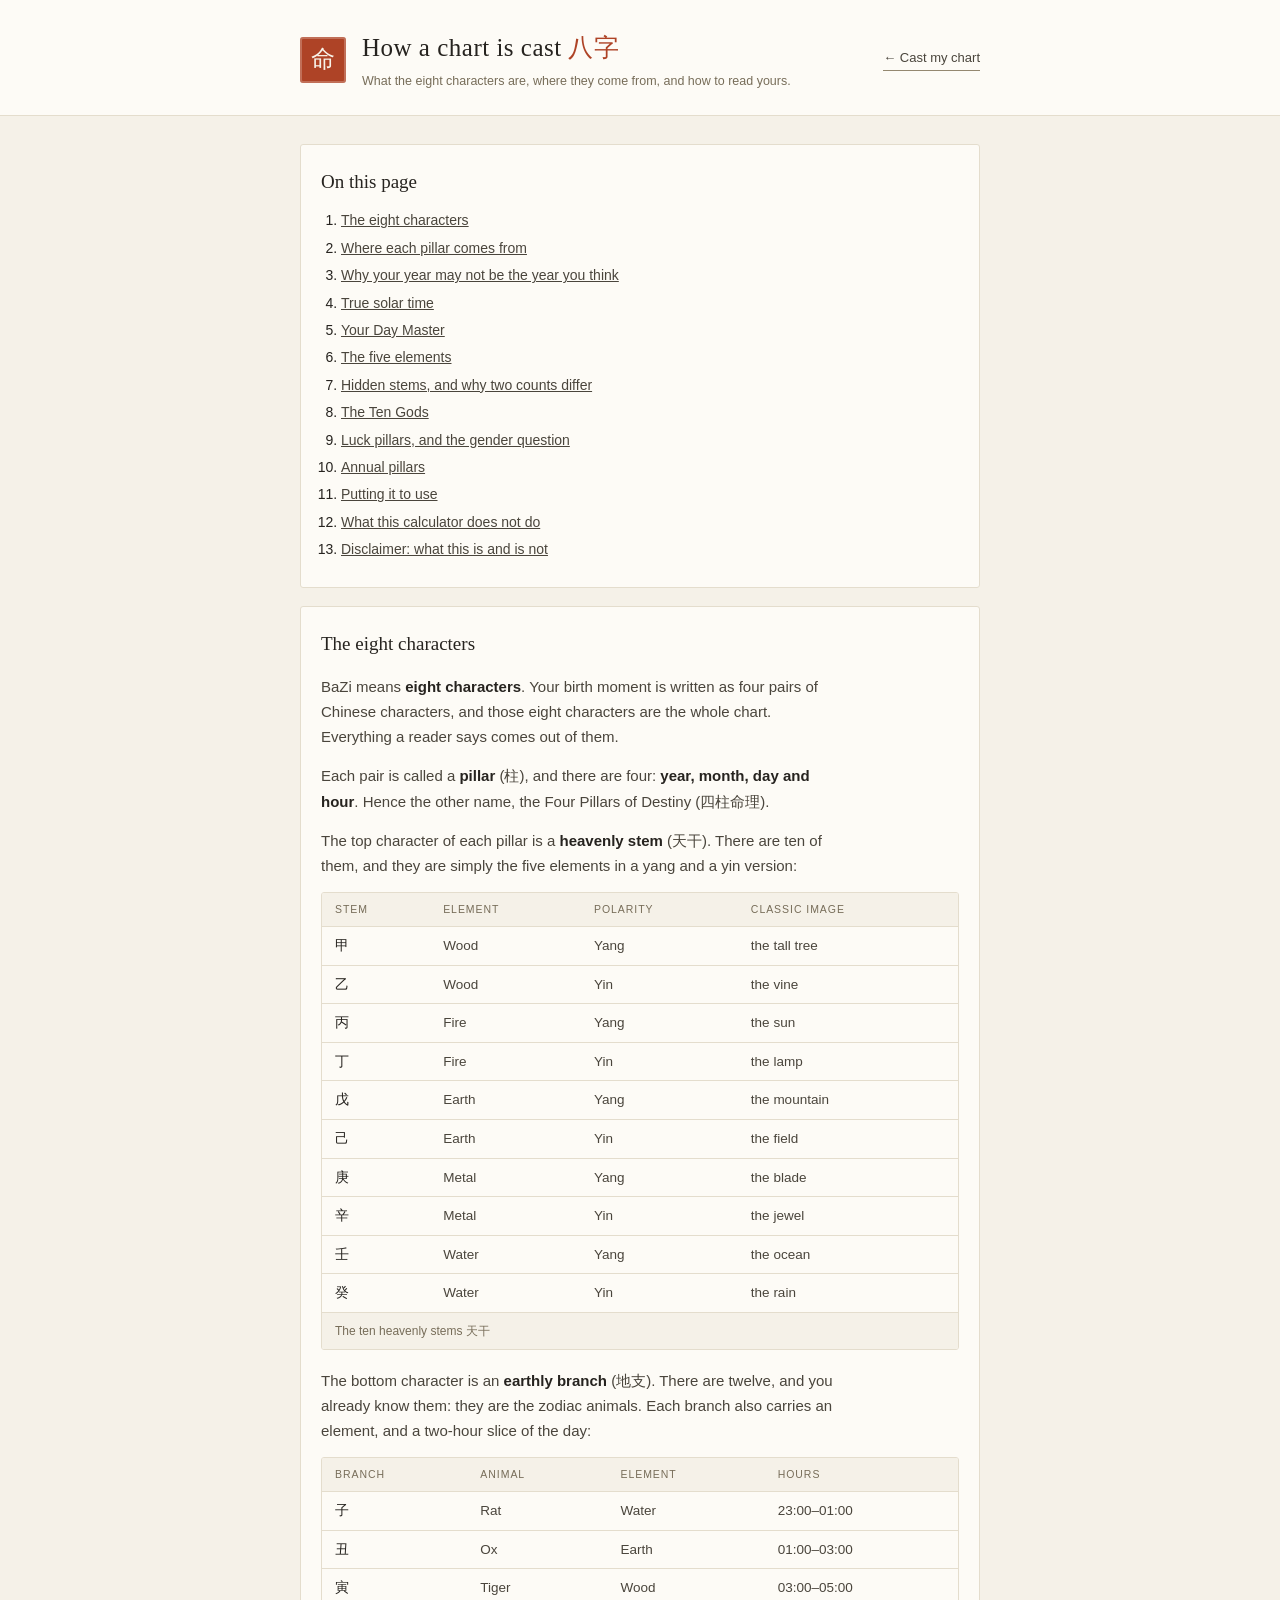
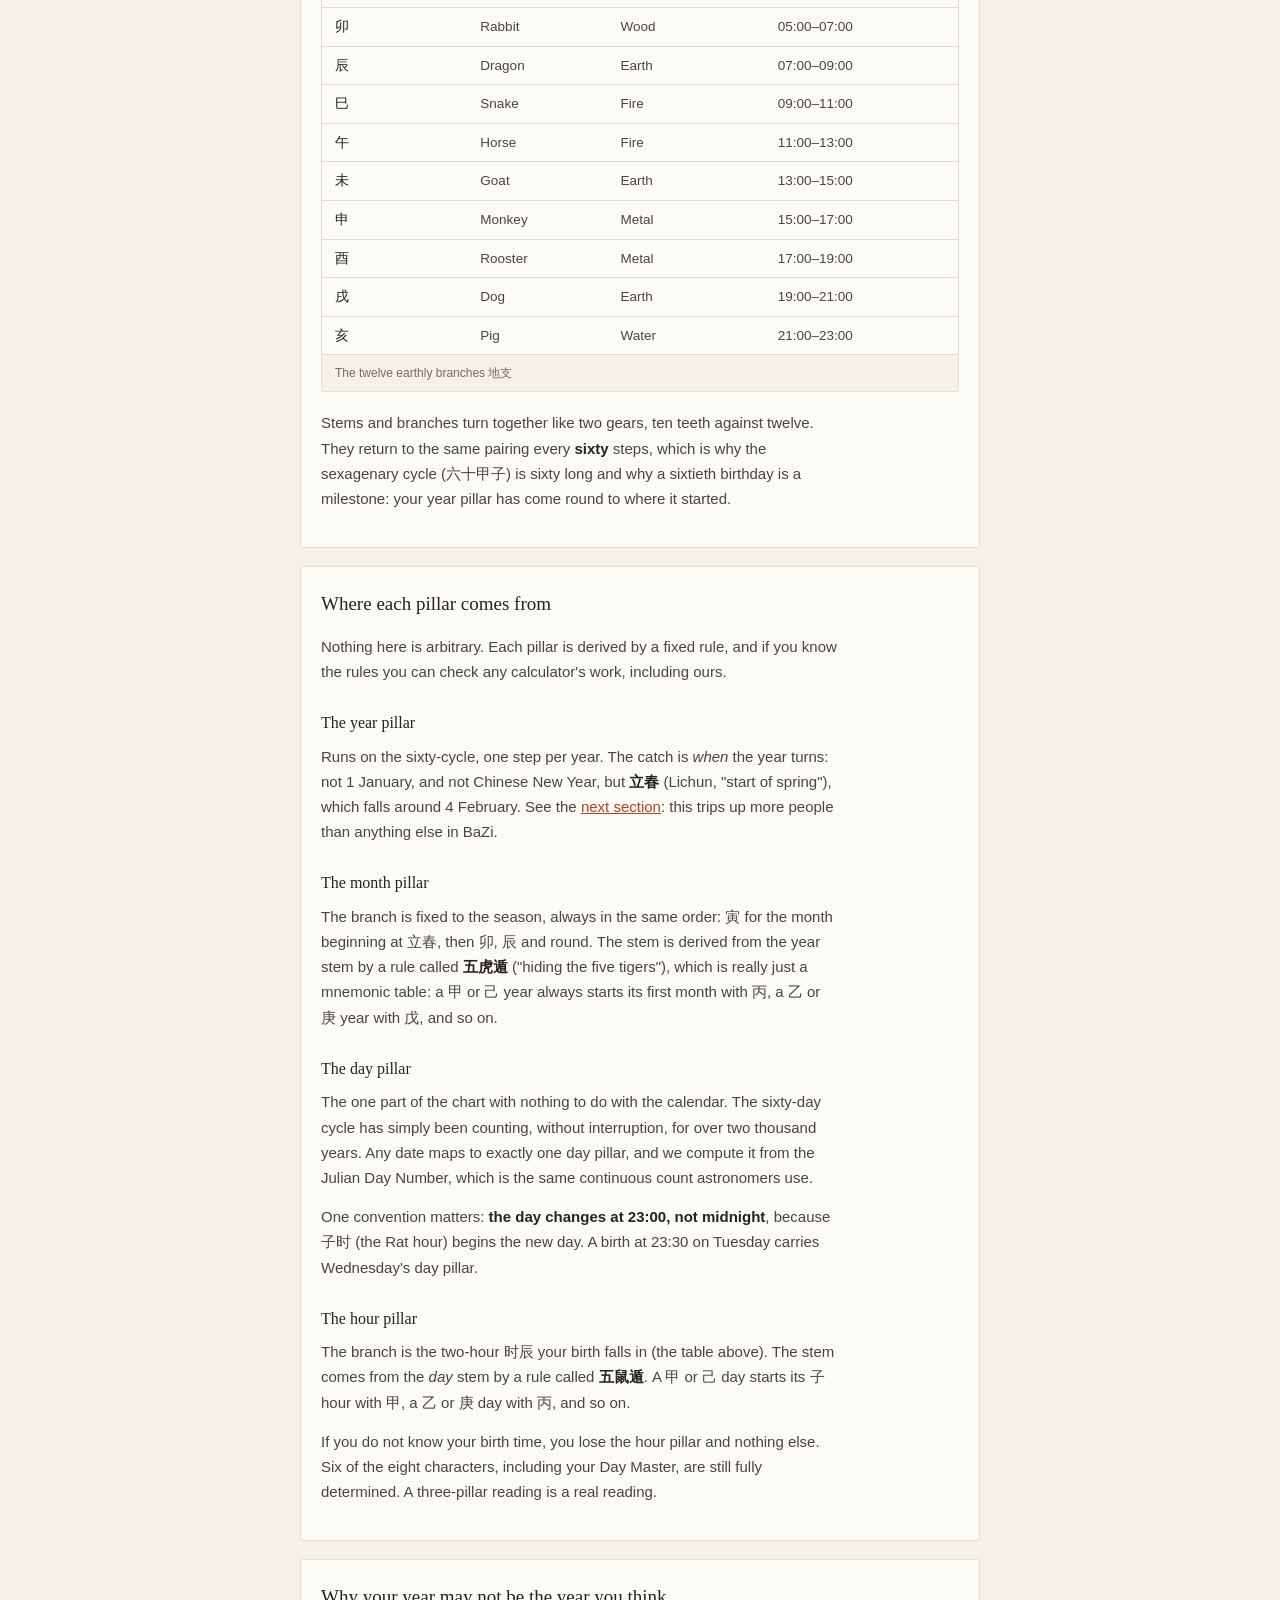
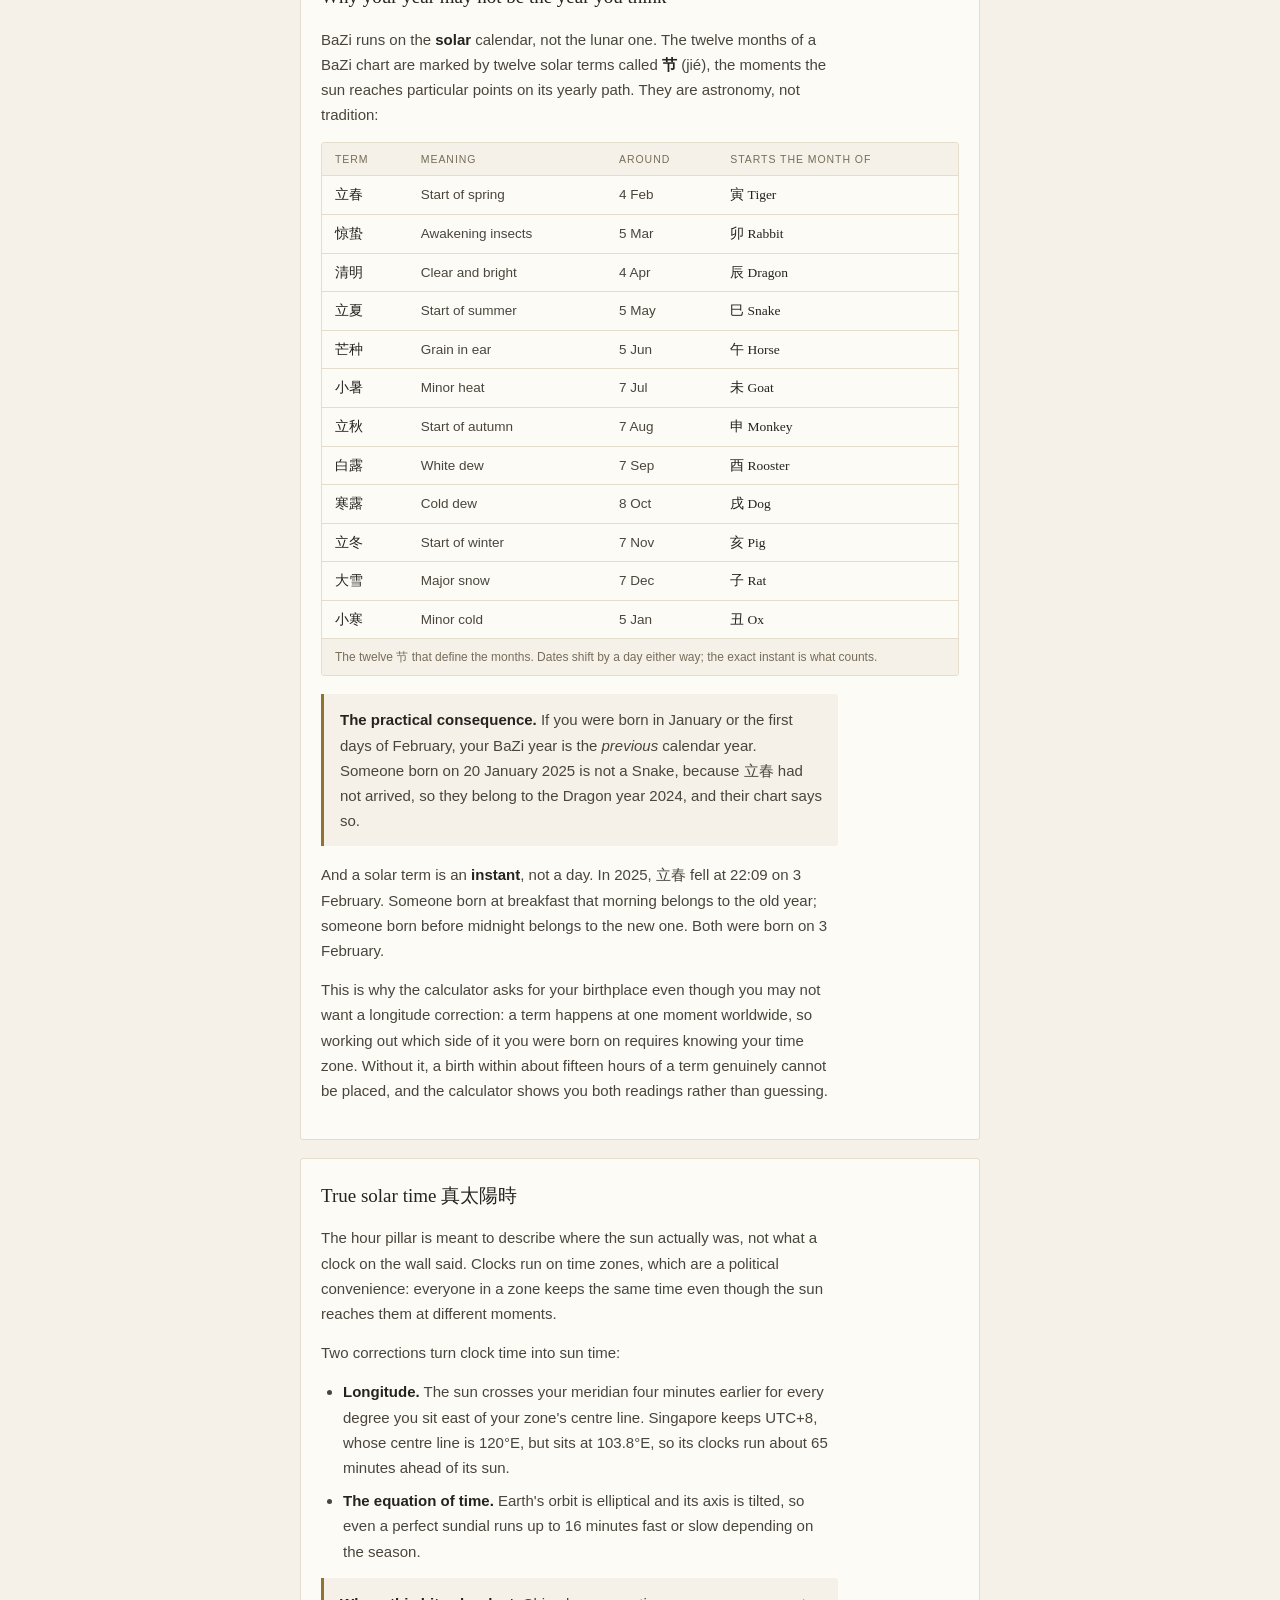
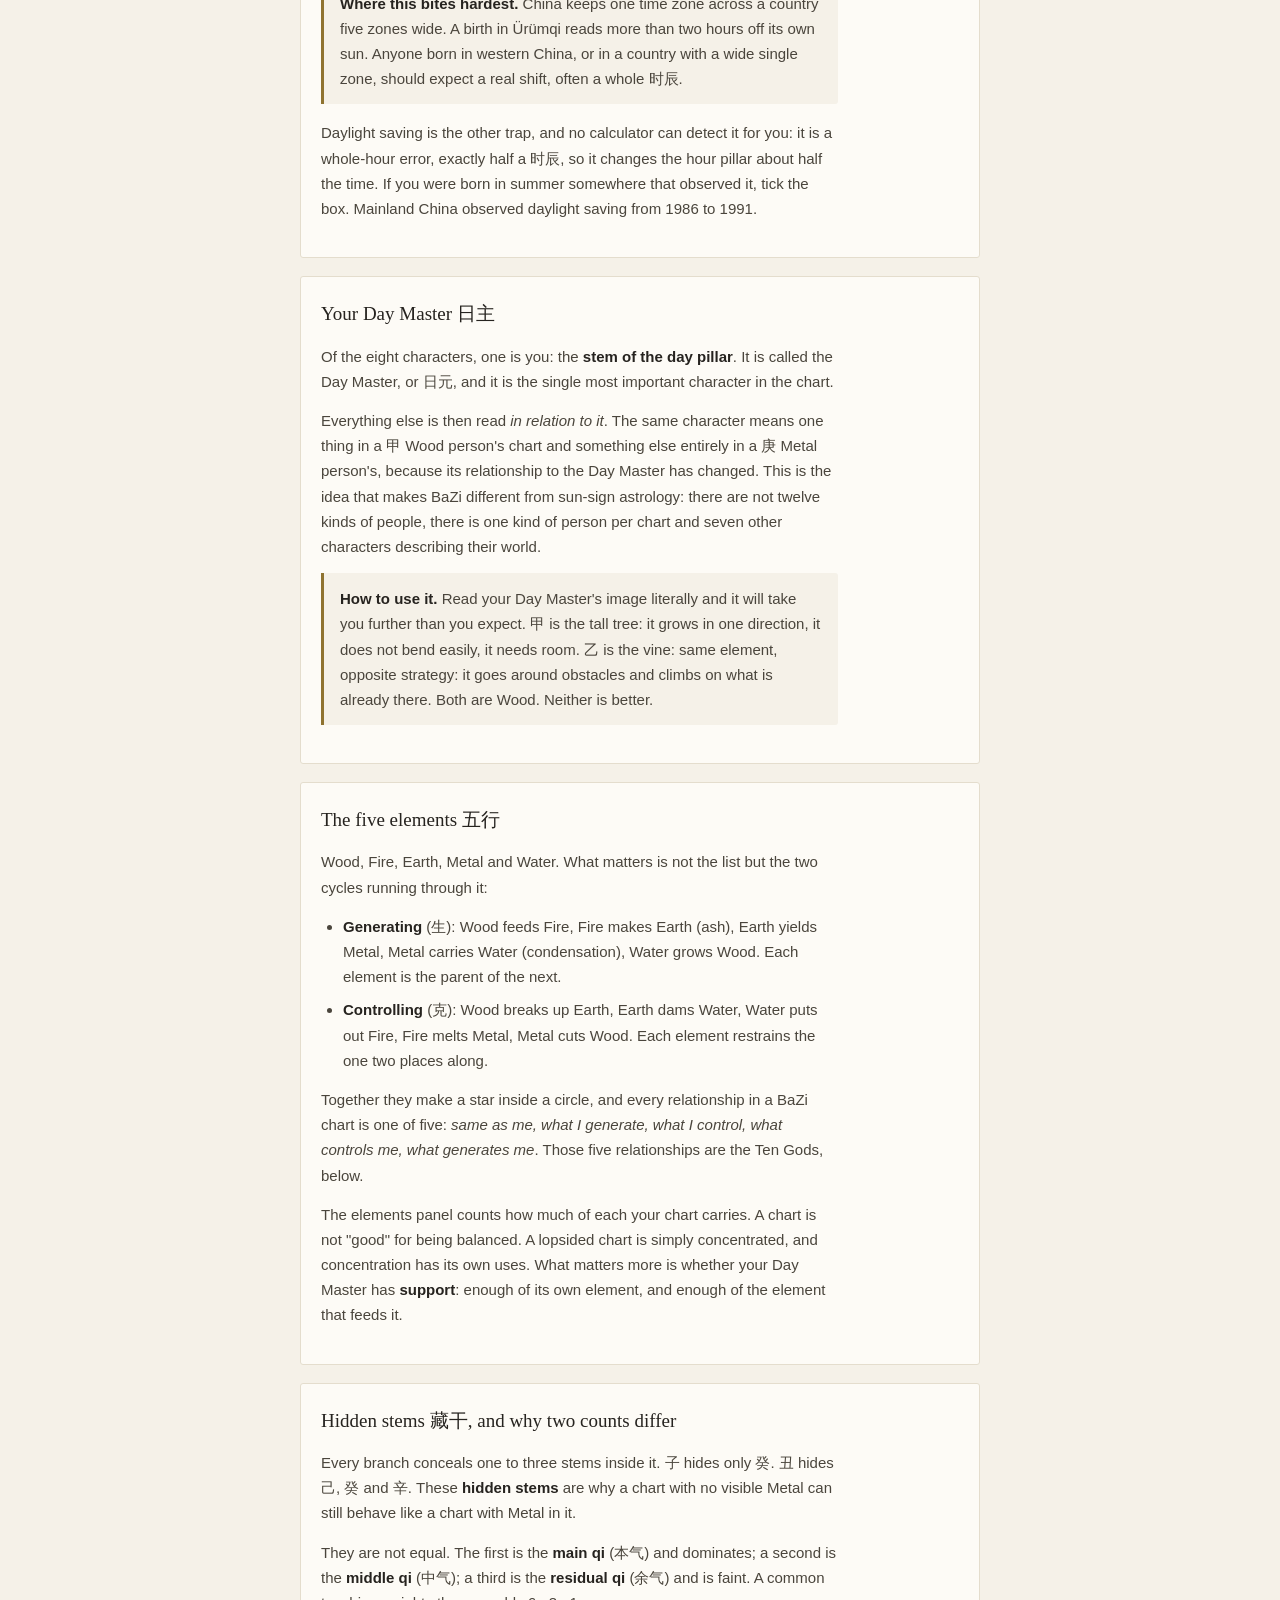
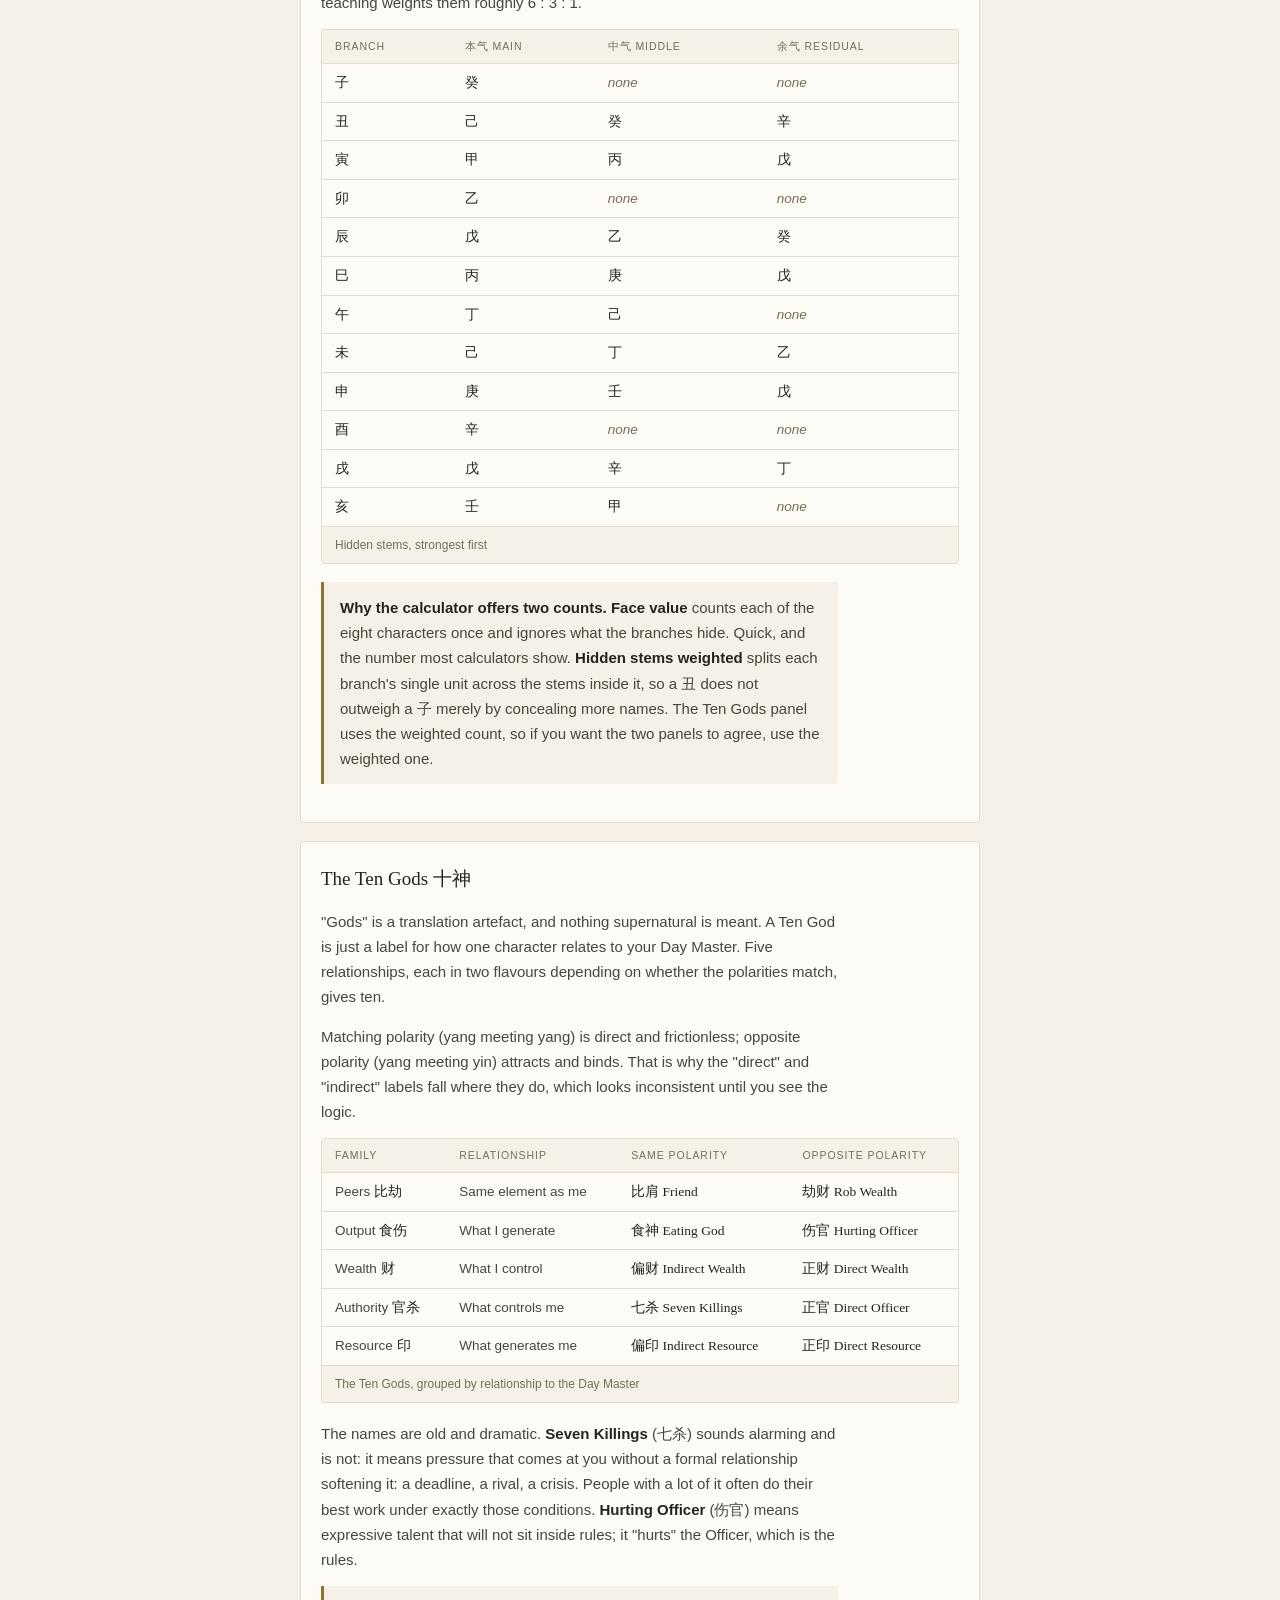
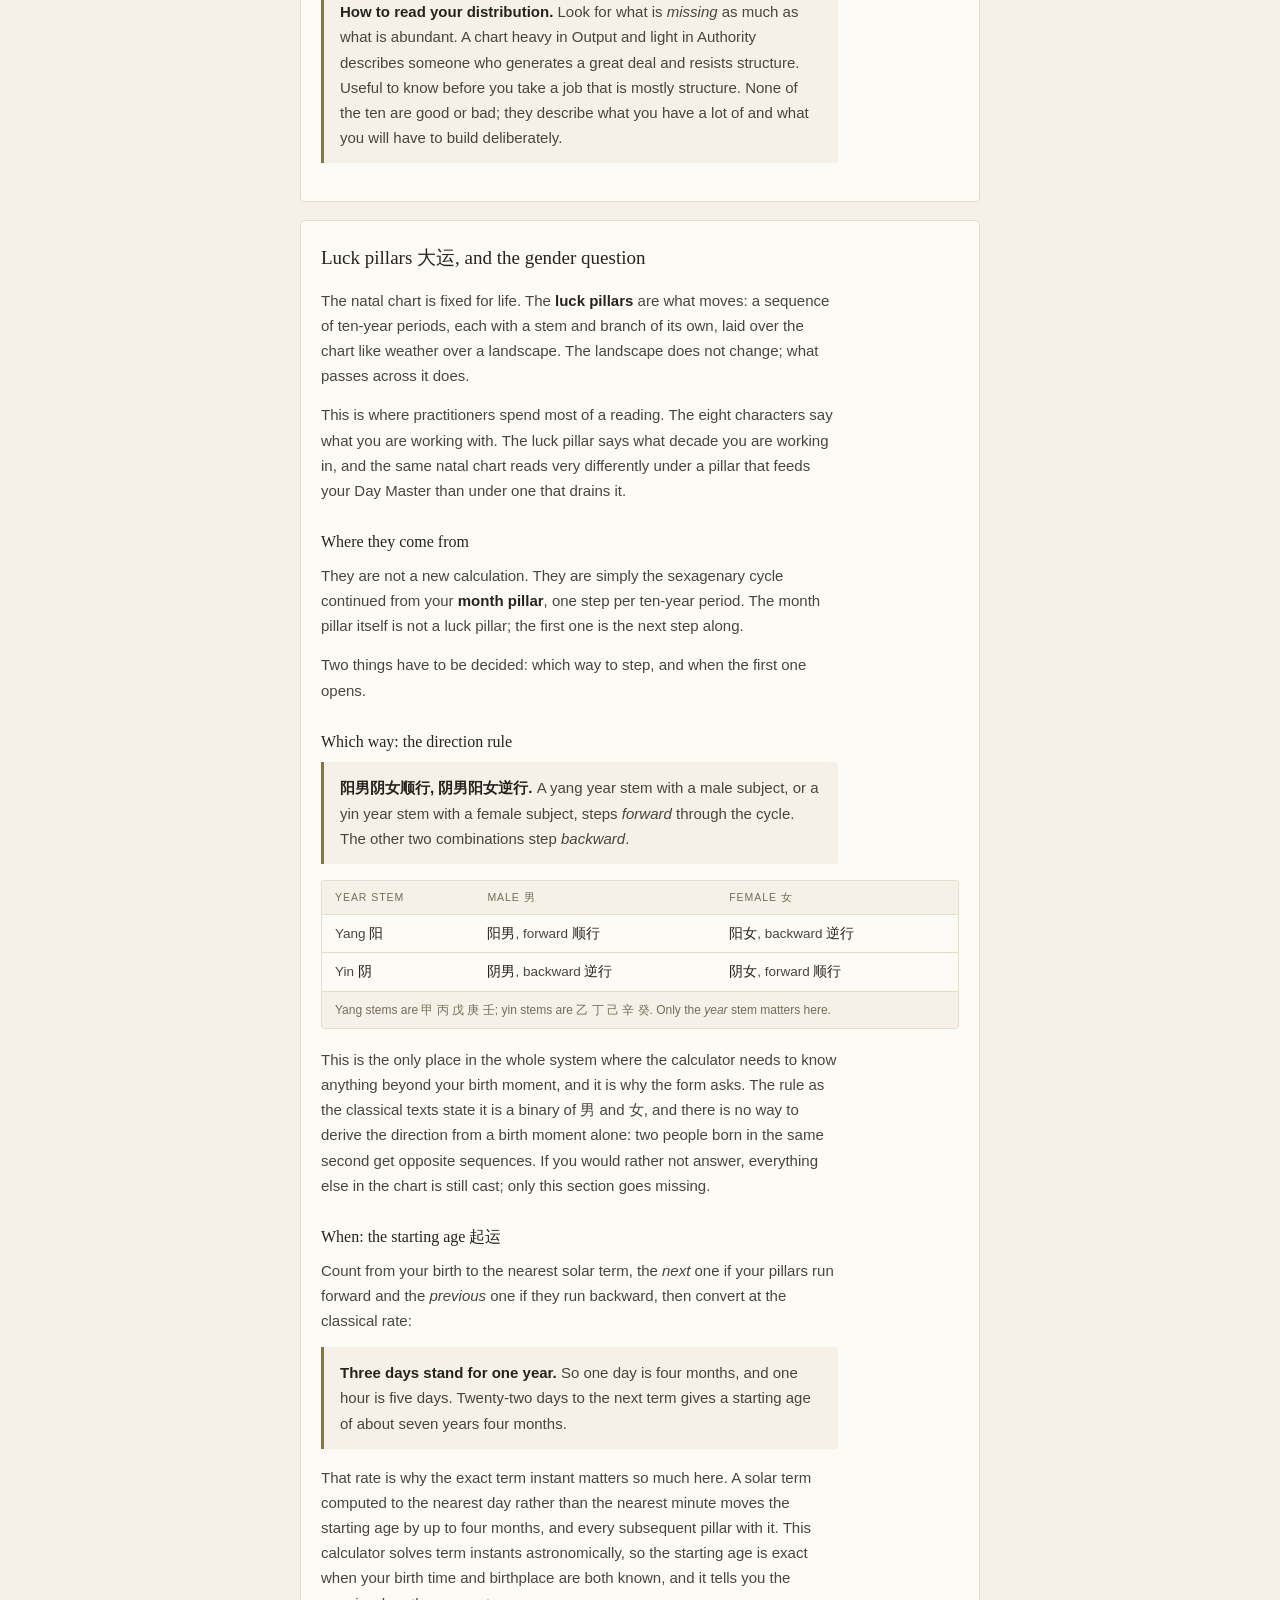
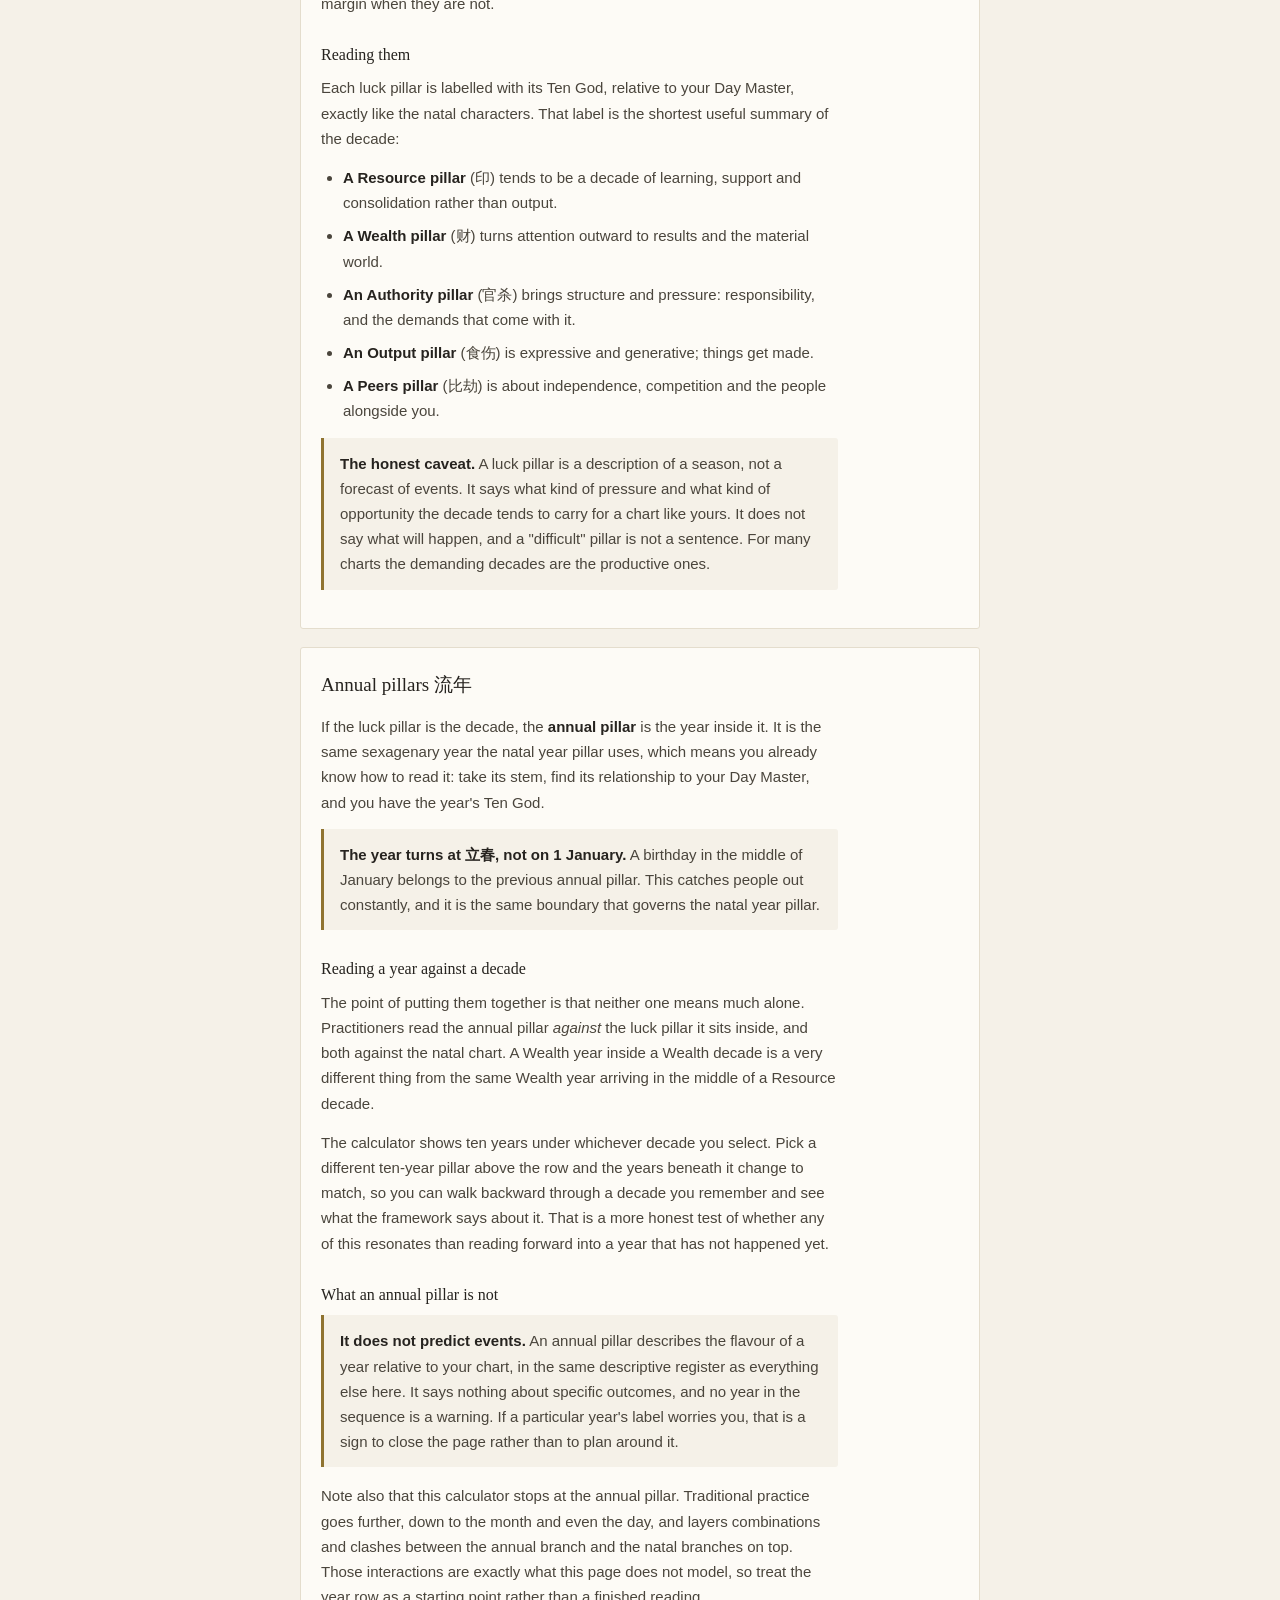
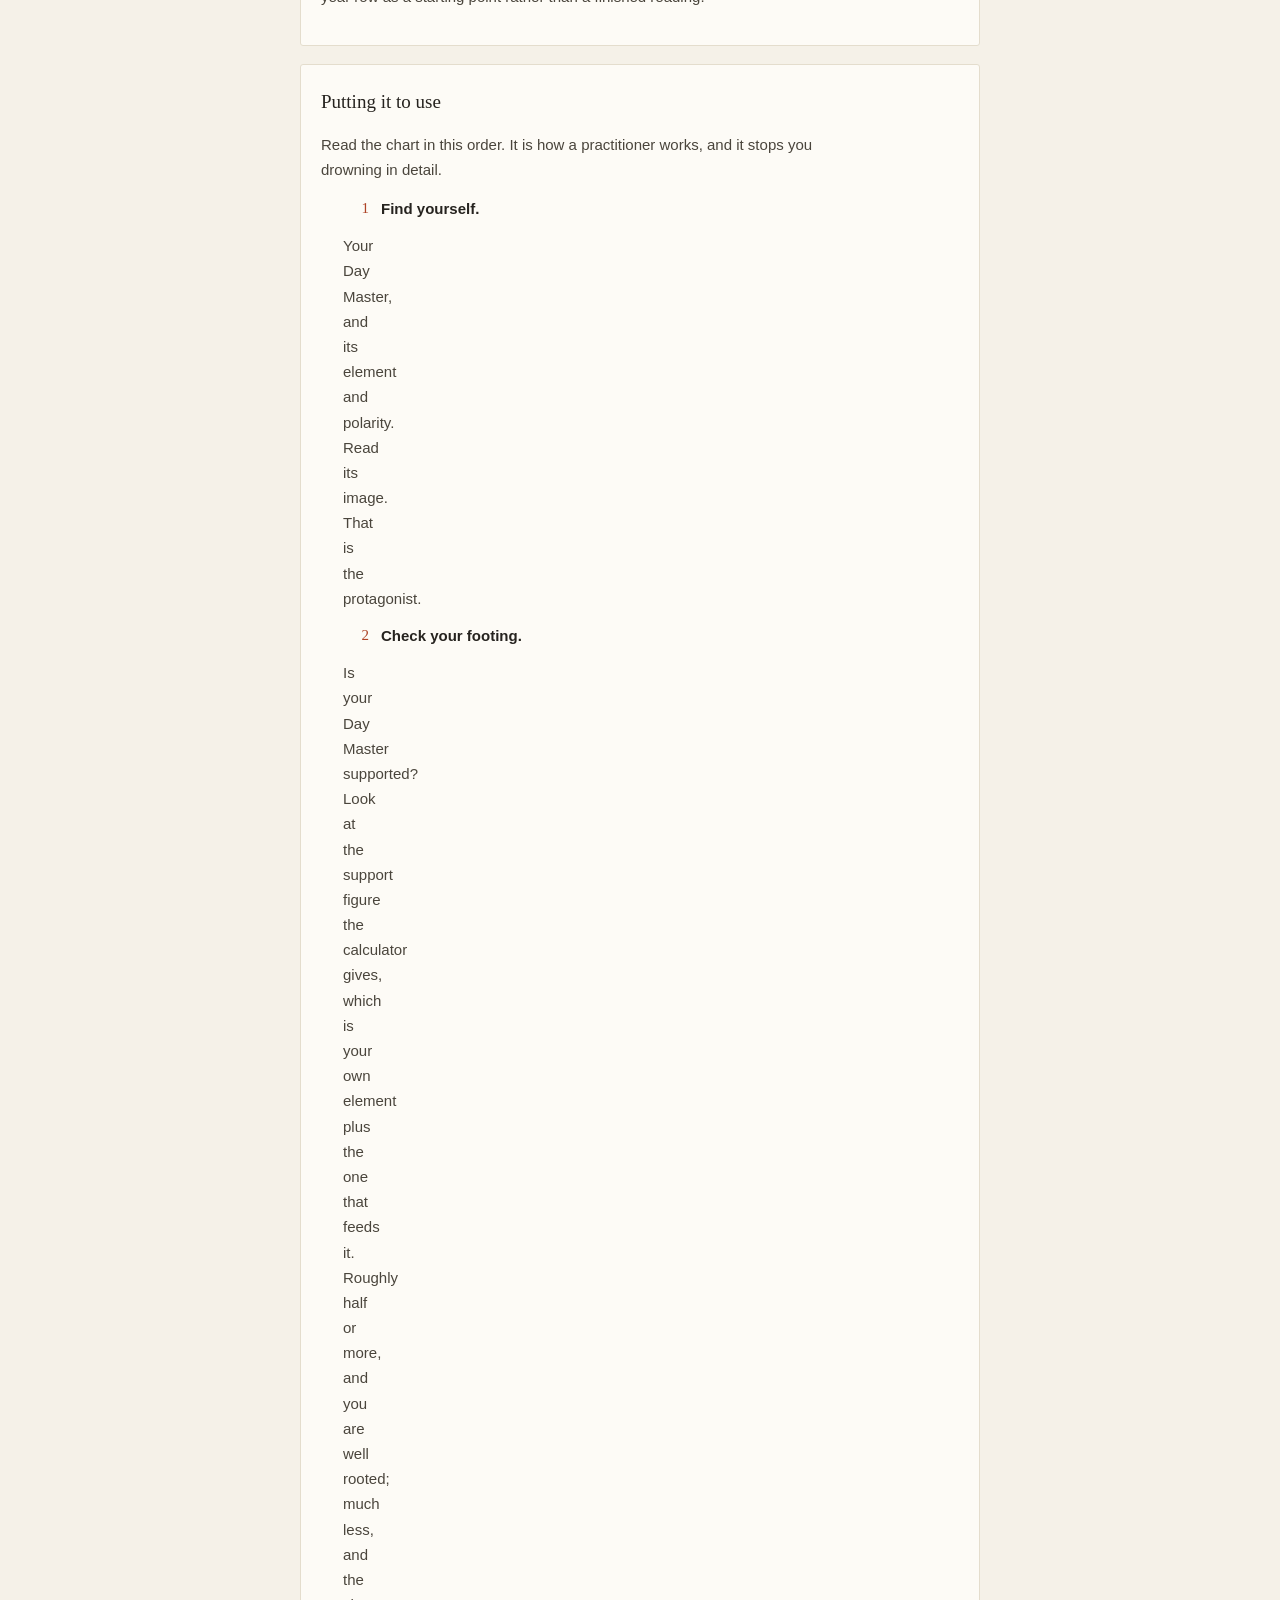
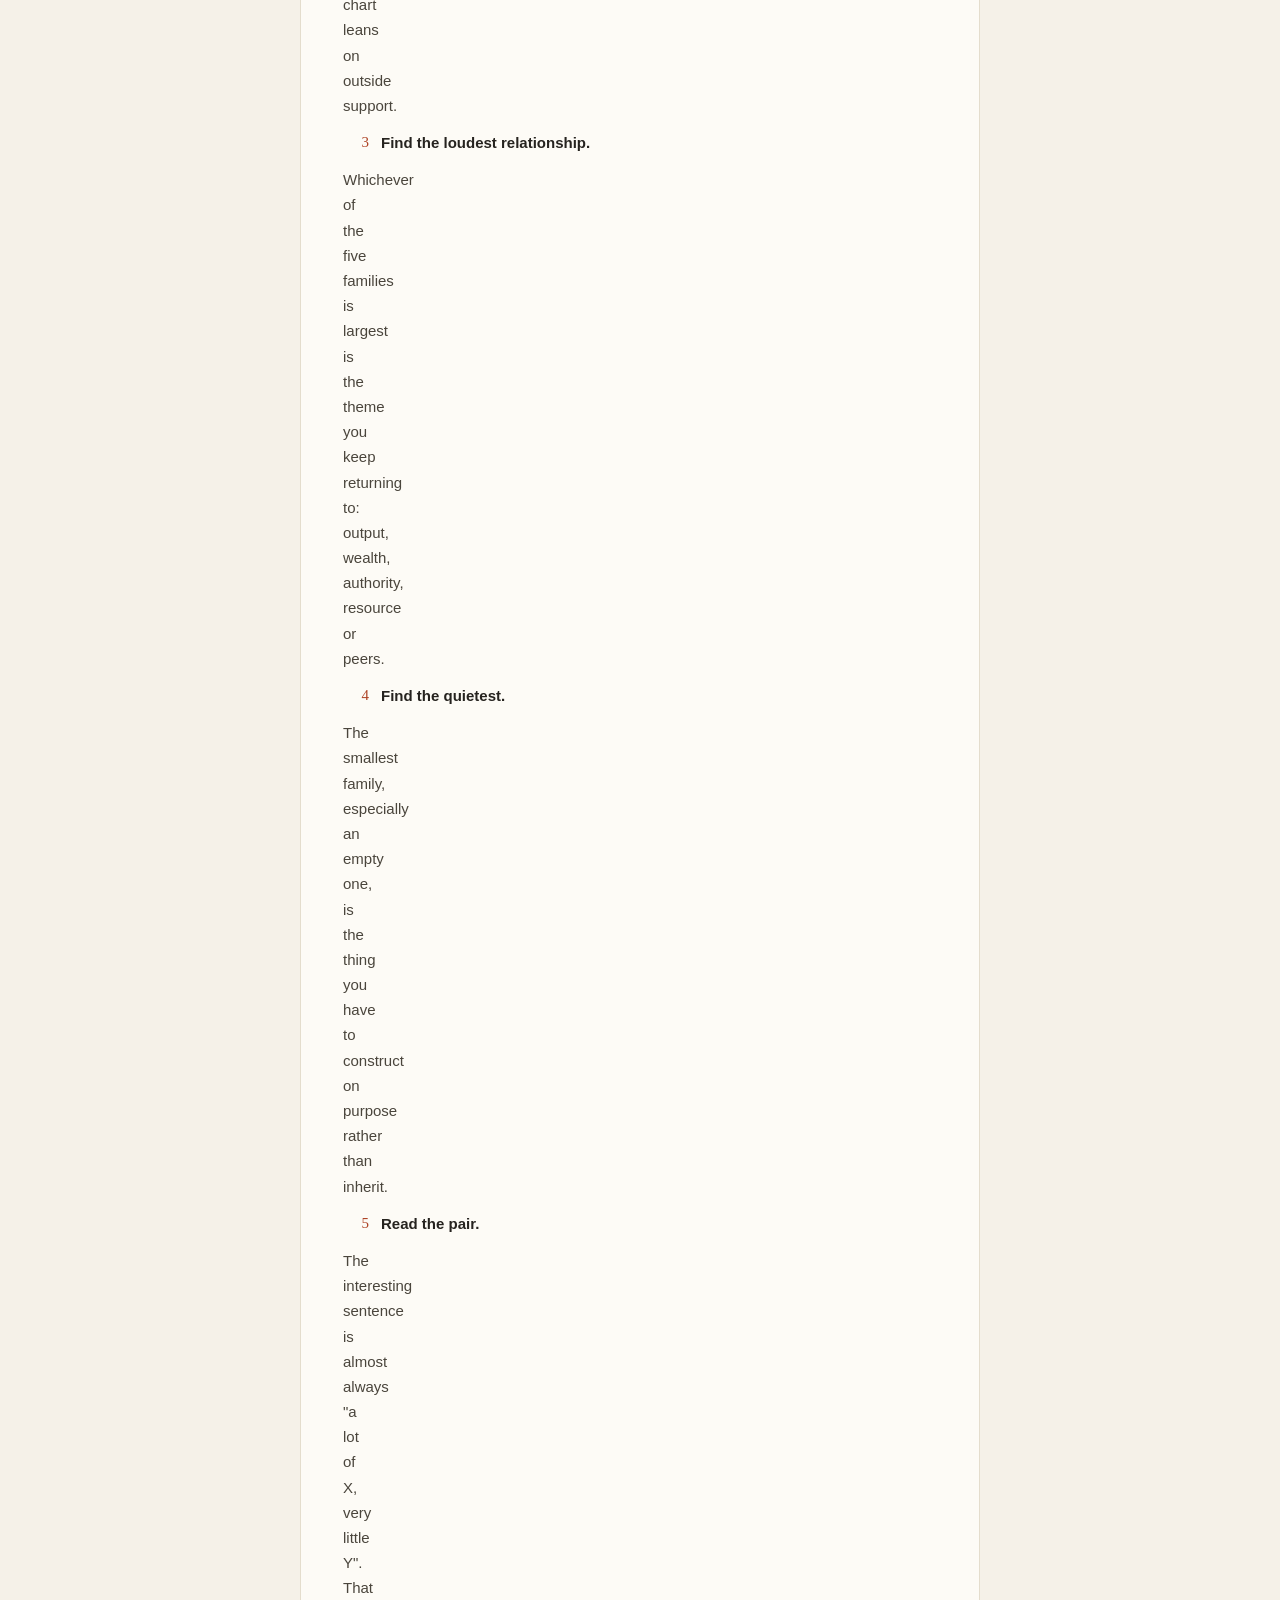
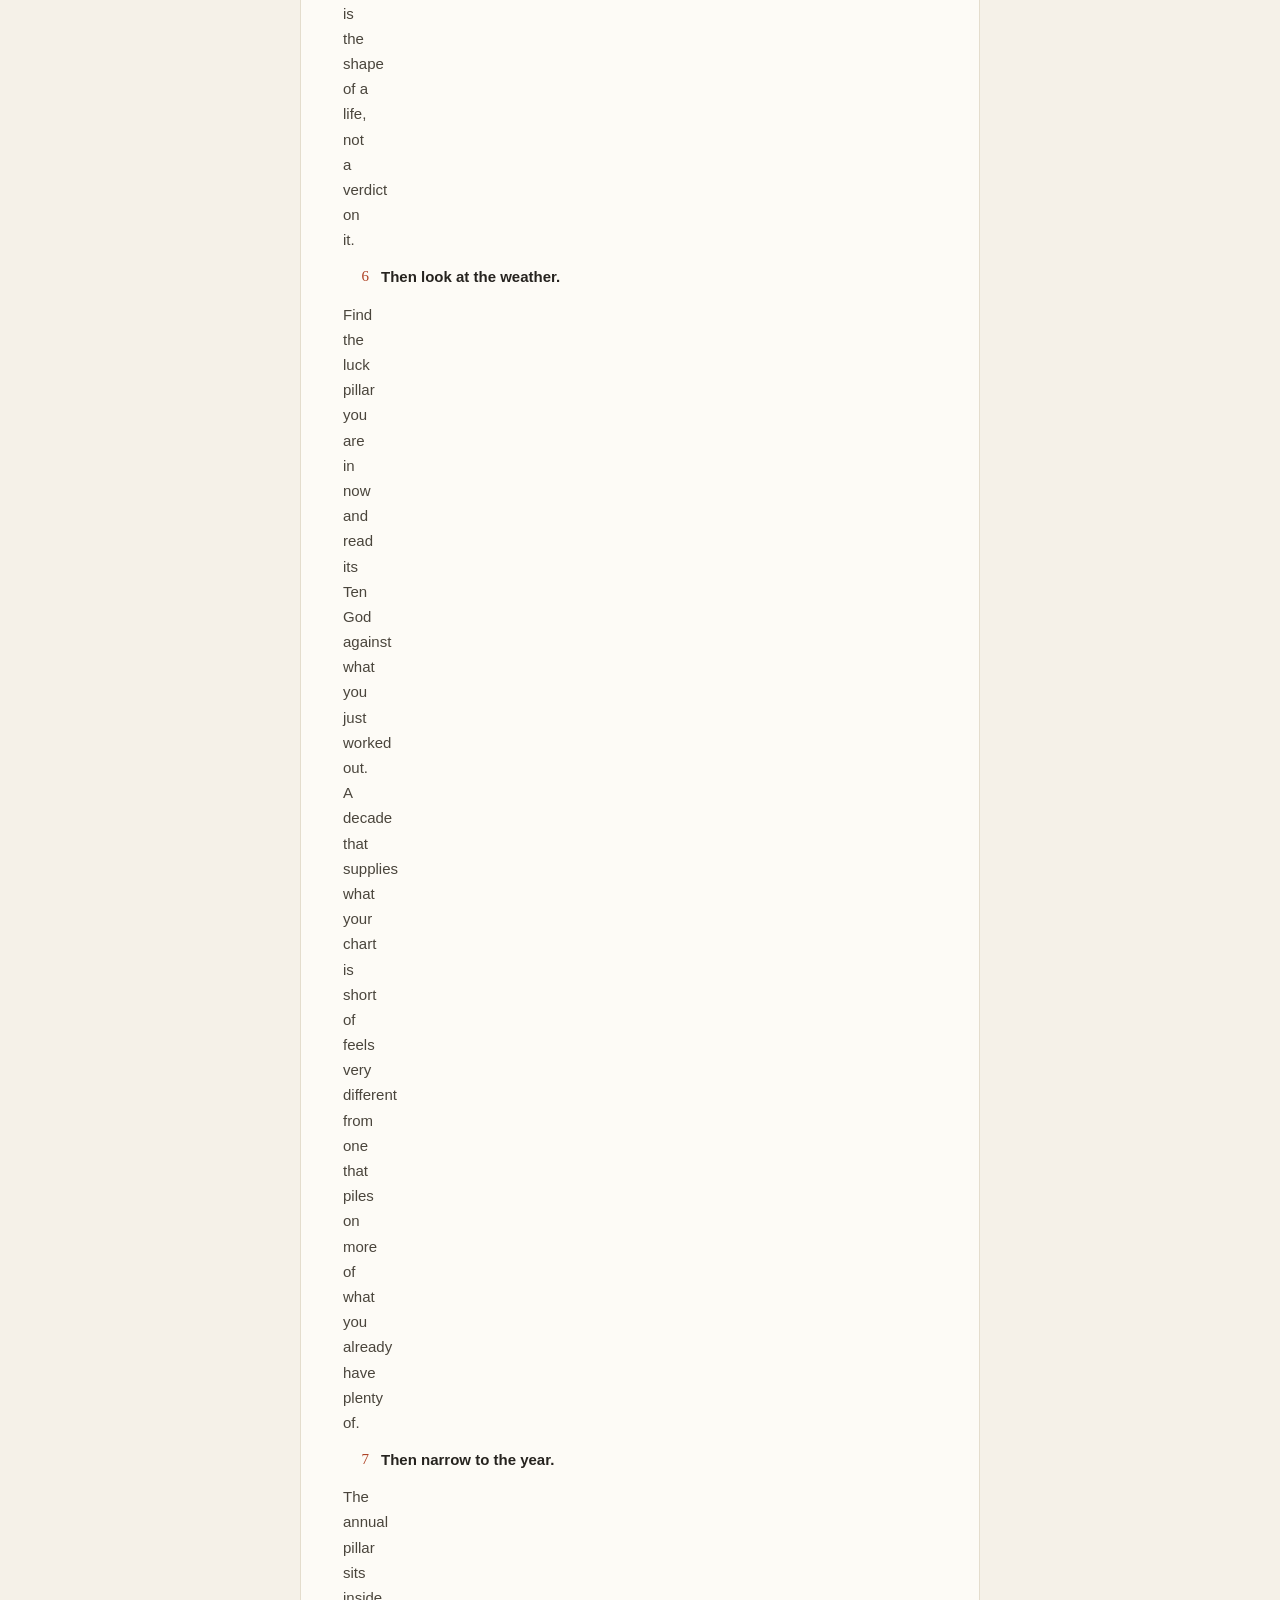
==== commit dd8ef4a9: "expand disclaimer" ====
--- a/guide.html
+++ b/guide.html
@@ -46,7 +46,7 @@
       <li><a href="#annual">Annual pillars</a></li>
       <li><a href="#apply">Putting it to use</a></li>
       <li><a href="#limits">What this calculator does not do</a></li>
-      <li><a href="#disc-h">Please read this before you take any of it seriously</a></li>
+      <li><a href="disclaimer.html">Disclaimer: what this is and is not</a></li>
     </ol>
   </nav>
 
@@ -533,62 +533,6 @@
     <p class="note"><a href="index.html">← Cast your chart</a></p>
   </section>
 
-  <section class="card disclaimer-card" aria-labelledby="disc-h">
-    <h2 id="disc-h" class="card-title">Please read this before you take any of it seriously</h2>
-  
-    <div class="disc-grid">
-      <div class="disc-item">
-        <h3>What is actually computed</h3>
-        <p>The eight characters are arithmetic. Given a birth moment they are as determinate as a
-          calendar date, and this page shows its working so you can check it. That part is
-          verifiable and we stand behind it.</p>
-      </div>
-  
-      <div class="disc-item">
-        <h3>What is interpretation</h3>
-        <p>Everything after the characters, the Day Master descriptions, the Ten God glosses, the
-          luck and annual pillar readings, is a traditional interpretive framework. It is not a
-          scientific claim, it has not been tested against outcomes, and it does not predict events.
-          Read it as a description of tendencies that may or may not ring true.</p>
-      </div>
-  
-      <div class="disc-item">
-        <h3>Do not substitute it for advice</h3>
-        <p>This is not medical, psychological, legal, financial, or career advice, and it is not a
-          basis for decisions about health, money, relationships, employment, pregnancy, or anything
-          else that matters. If a decision is significant, talk to someone qualified to advise on it.
-          No arrangement of eight characters obliges you to do or avoid anything.</p>
-      </div>
-  
-      <div class="disc-item">
-        <h3>Accuracy has limits</h3>
-        <p>A chart is only as good as its inputs. A misremembered birth time, an unlisted birthplace,
-          an unrecorded daylight saving shift, or a birth near a solar term can all change the
-          result. Where the calculation cannot settle something we say so on the page rather than
-          picking an answer quietly.</p>
-      </div>
-  
-      <div class="disc-item">
-        <h3>Nothing here is generated, and nothing leaves your browser</h3>
-        <p>The interpretation text is a fixed lookup table written in advance, not AI output. There
-          is no server, no account, no analytics and no network request: your birth details are used
-          in the page and then forgotten when you close the tab. A shared link carries whatever
-          details it names in its own address, so treat one like any other personal link.</p>
-      </div>
-  
-      <div class="disc-item">
-        <h3>If a reading is distressing</h3>
-        <p>Some traditional language is blunt, and terms like "Seven Killings" are literal
-          translations of old names rather than warnings. If anything here leaves you anxious about
-          your health, your future or your safety, please set it aside and speak to a doctor, a
-          counsellor, or someone you trust. It is a description, not a diagnosis or a fate.</p>
-      </div>
-    </div>
-  
-    <p class="disc-foot">For insight and entertainment. Use your own judgement, and keep the
-      responsibility for your decisions where it belongs, with you.</p>
-  </section>
-
 </main>
 
 <footer class="site-foot wrap">
@@ -597,8 +541,12 @@
     Terrestrial Time to UT, giving term instants accurate to about five minutes over 1901–2100.
     Nothing here is generated by AI.
   </p>
-  <p class="disclaimer">For insight and entertainment. Not medical, legal, or financial advice.
-    <a href="#disc-h">The full disclaimer</a> sits above.</p>
+  <p class="disclaimer">For insight and entertainment. The eight characters are computed and shown
+    with their working; everything said about them is a traditional interpretive framework, not a
+    finding, and it predicts nothing. Not medical, psychological, legal, financial, or career
+    advice, and not a basis for decisions that matter. Provided as is, without warranty of any
+    kind, and with no liability for any loss arising from its use.
+    <a href="disclaimer.html">Read the full disclaimer</a>.</p>
 </footer>
 
 </body>
--- a/styles.css
+++ b/styles.css
@@ -39,8 +39,8 @@
     --field:   #7a7160;
     /* Vermillion and gold tuned for rice paper are unreadable on ink. These
        are the same hues lifted until they clear 5:1 on --surface. --seal in
-       particular carries .err and .note.warn, so it must be the most legible
-       colour on the page, not the least. */
+       particular carries .err and the .boundary panel, so it must be the most
+       legible colour on the page, not the least. */
     --seal:    #e2795f;
     --seal-solid: #a63f23;   /* the stamp stays deep; its glyph stays cream */
     --gold:    #d9b877;
@@ -263,7 +263,6 @@
 .p-hidden b { font-weight: normal; color: var(--ink-soft); }
 
 .note { margin: 14px 0 0; font-size: 12px; color: var(--mute); line-height: 1.55; }
-.note.warn { color: var(--seal); }
 
 /* ── Elements ───────────────────────────────────────────── */
 .elem-row { display: flex; align-items: center; gap: 10px; margin-bottom: 7px; font-size: 13px; }
@@ -318,7 +317,15 @@
 
 .site-foot { padding: 22px 20px 40px; font-size: 12px; color: var(--mute); line-height: 1.6; }
 .site-foot p { margin: 0 0 6px; }
-.site-foot .disclaimer { font-style: italic; }
+.site-foot .disclaimer {
+  font-size: 12.5px;
+  color: var(--ink-soft);
+  line-height: 1.65;
+  max-width: 66ch;
+  margin-top: 12px;
+  padding-top: 12px;
+  border-top: 1px solid var(--hair);
+}
 
 .visually-hidden {
   position: absolute;
@@ -771,38 +778,5 @@
   .year { flex: 0 0 calc(20% - 4px); }
 }
 
-/* ── The full disclaimer ─────────────────────────────────── */
-/* Deliberately a card in the flow rather than small print in the footer: if it
-   matters enough to say, it matters enough to be legible. */
-.disclaimer-card { border-top: 2px solid var(--gold); }
-.disc-grid {
-  display: grid;
-  grid-template-columns: repeat(auto-fit, minmax(220px, 1fr));
-  gap: 18px 26px;
-  margin-top: 16px;
-}
-.disc-item h3 {
-  font-family: var(--sans);
-  font-size: 11px;
-  letter-spacing: .09em;
-  text-transform: uppercase;
-  color: var(--seal);
-  margin: 0 0 5px;
-}
-.disc-item p {
-  margin: 0;
-  font-size: 13.5px;
-  line-height: 1.6;
-  color: var(--ink-soft);
-}
-.disc-foot {
-  margin: 20px 0 0;
-  padding-top: 14px;
-  border-top: 1px solid var(--hair);
-  font-size: 13.5px;
-  color: var(--ink-soft);
-  font-style: italic;
-}
-
 /* "none" rather than a dash, in the hidden-stem table's empty cells. */
 table.ref td.none { color: var(--mute); font-style: italic; }
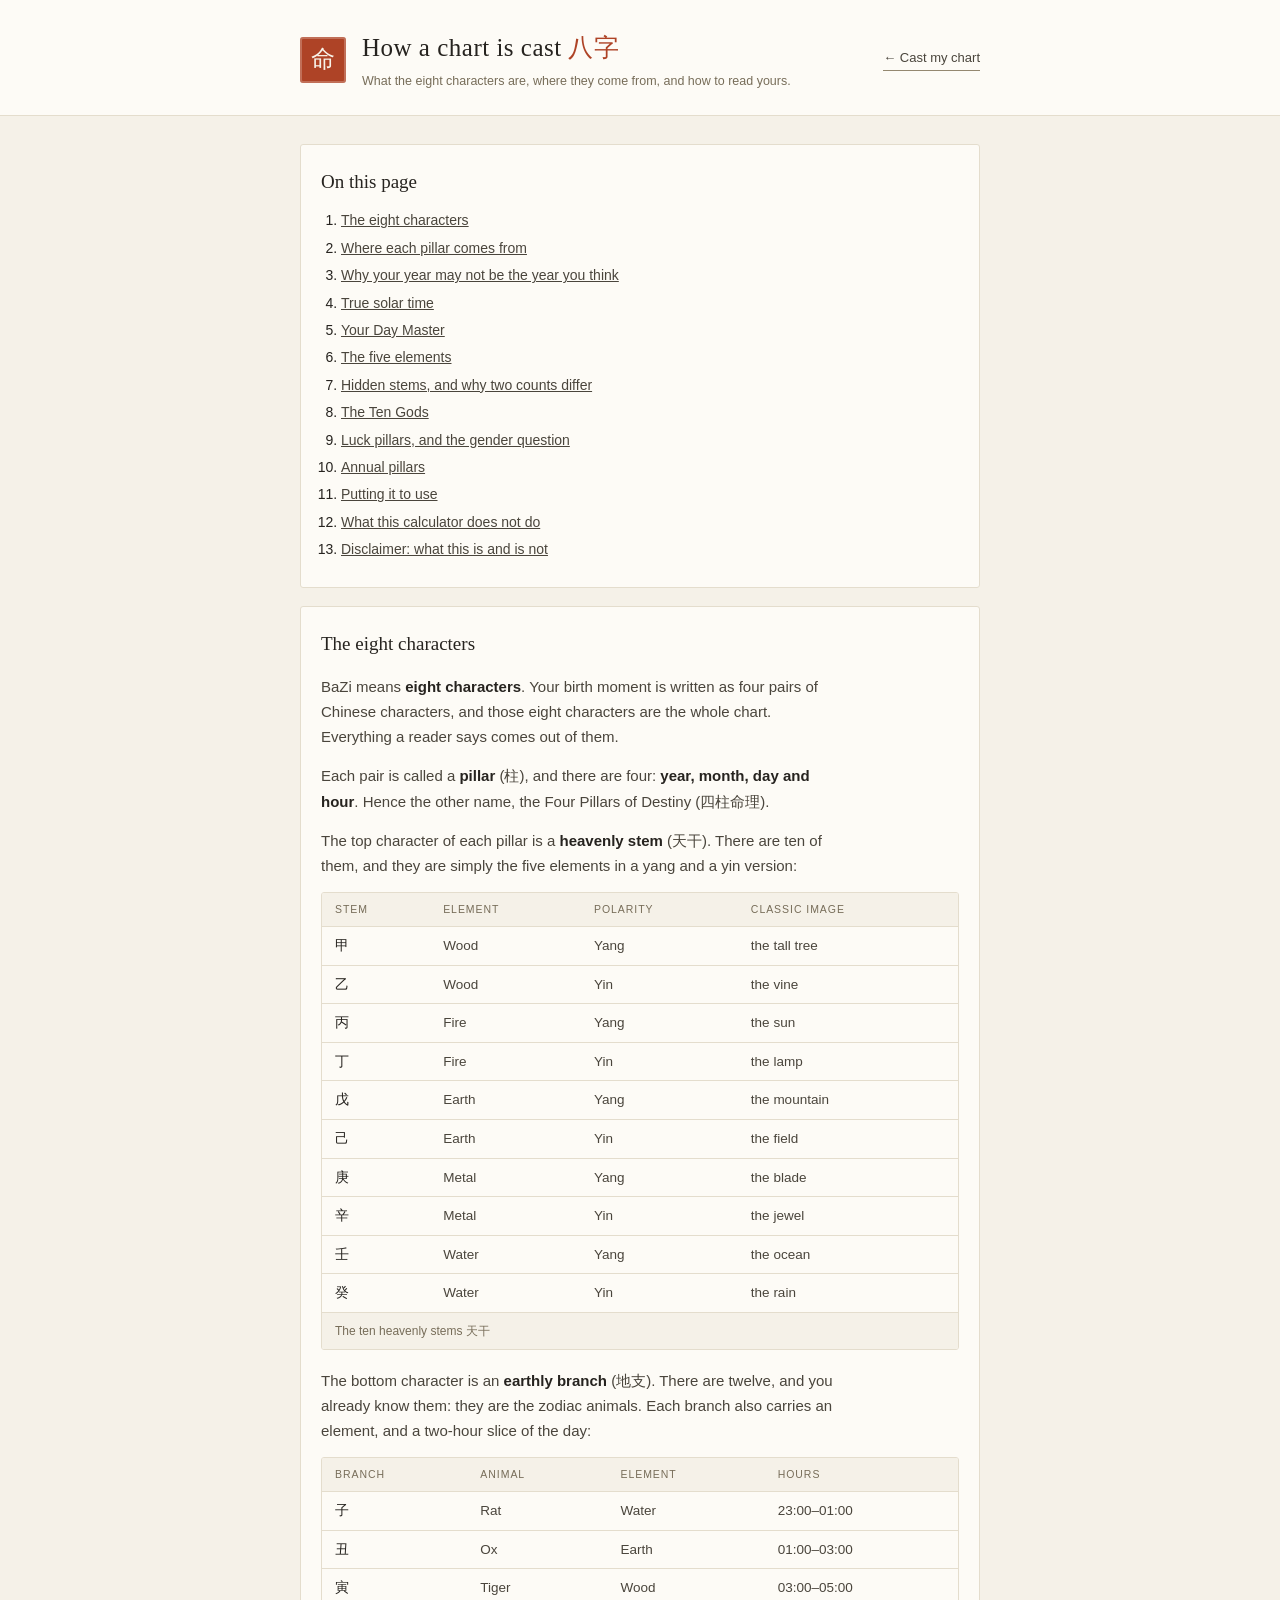
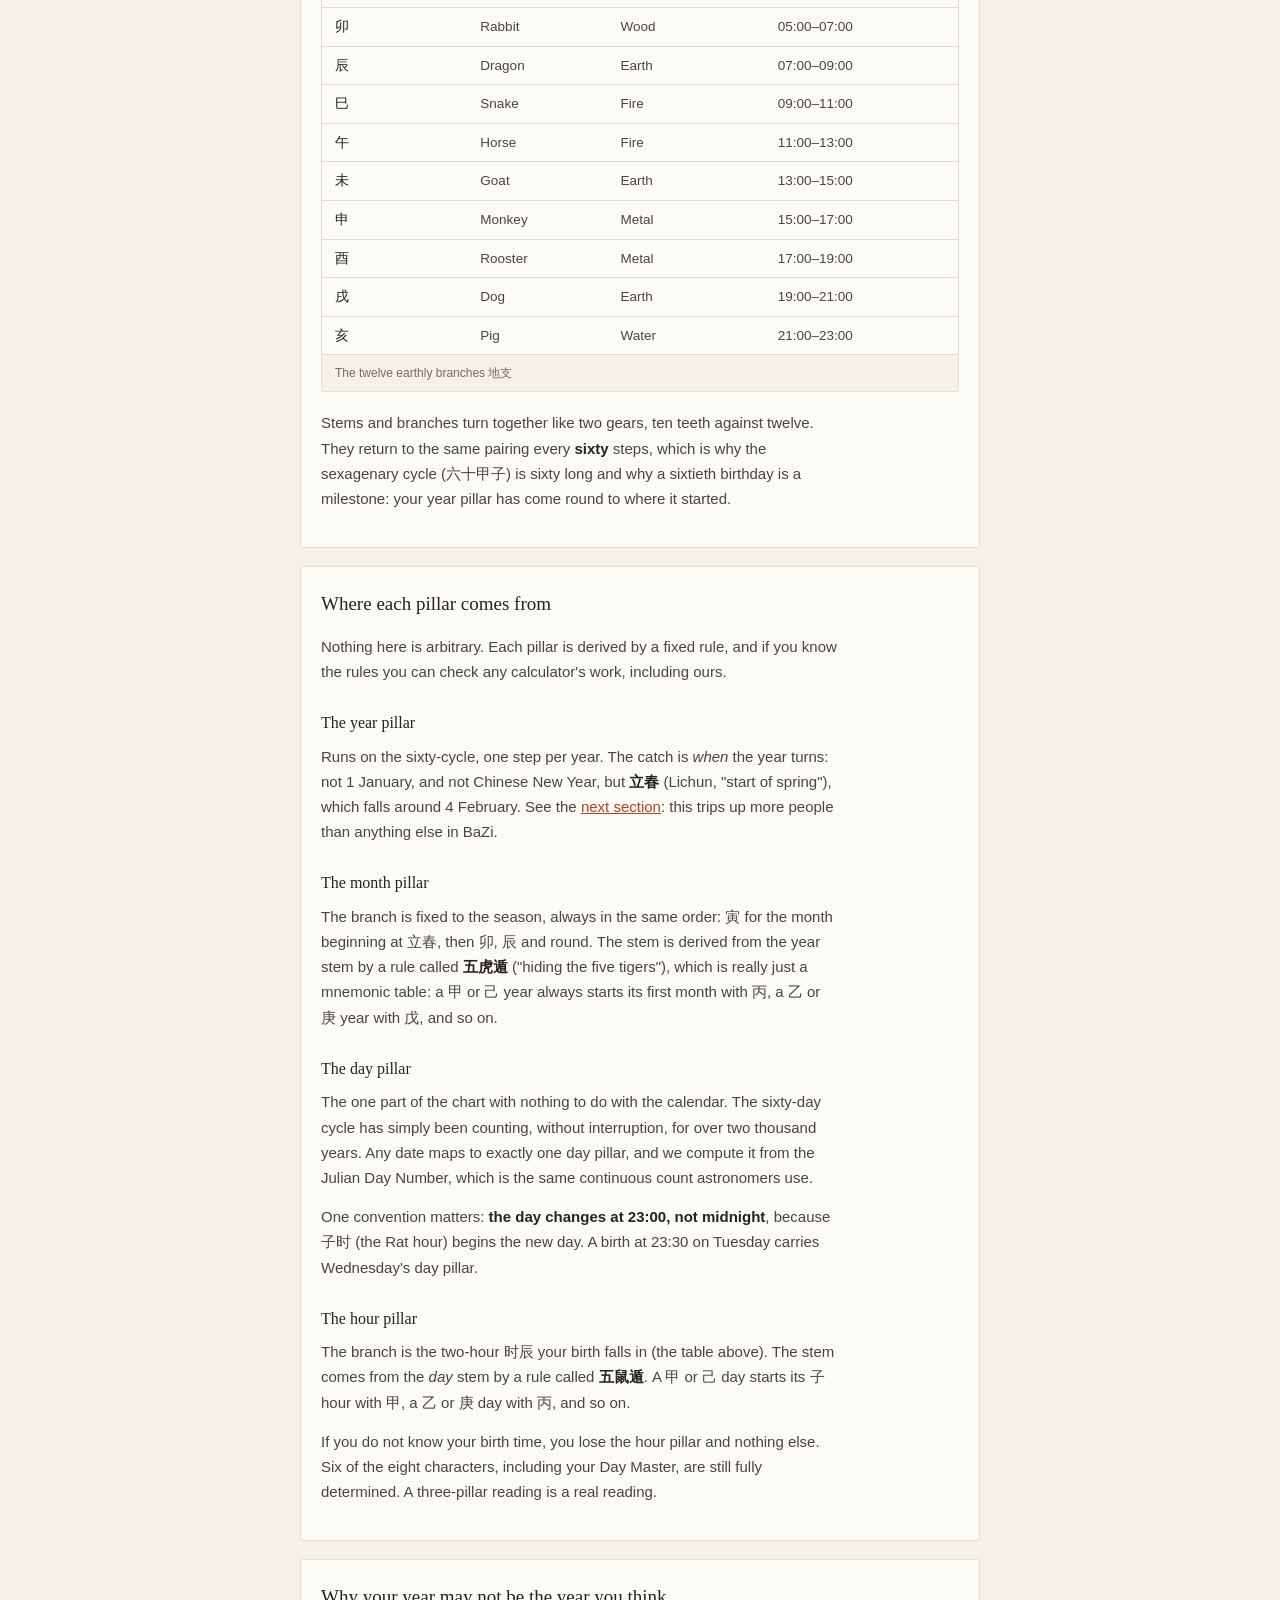
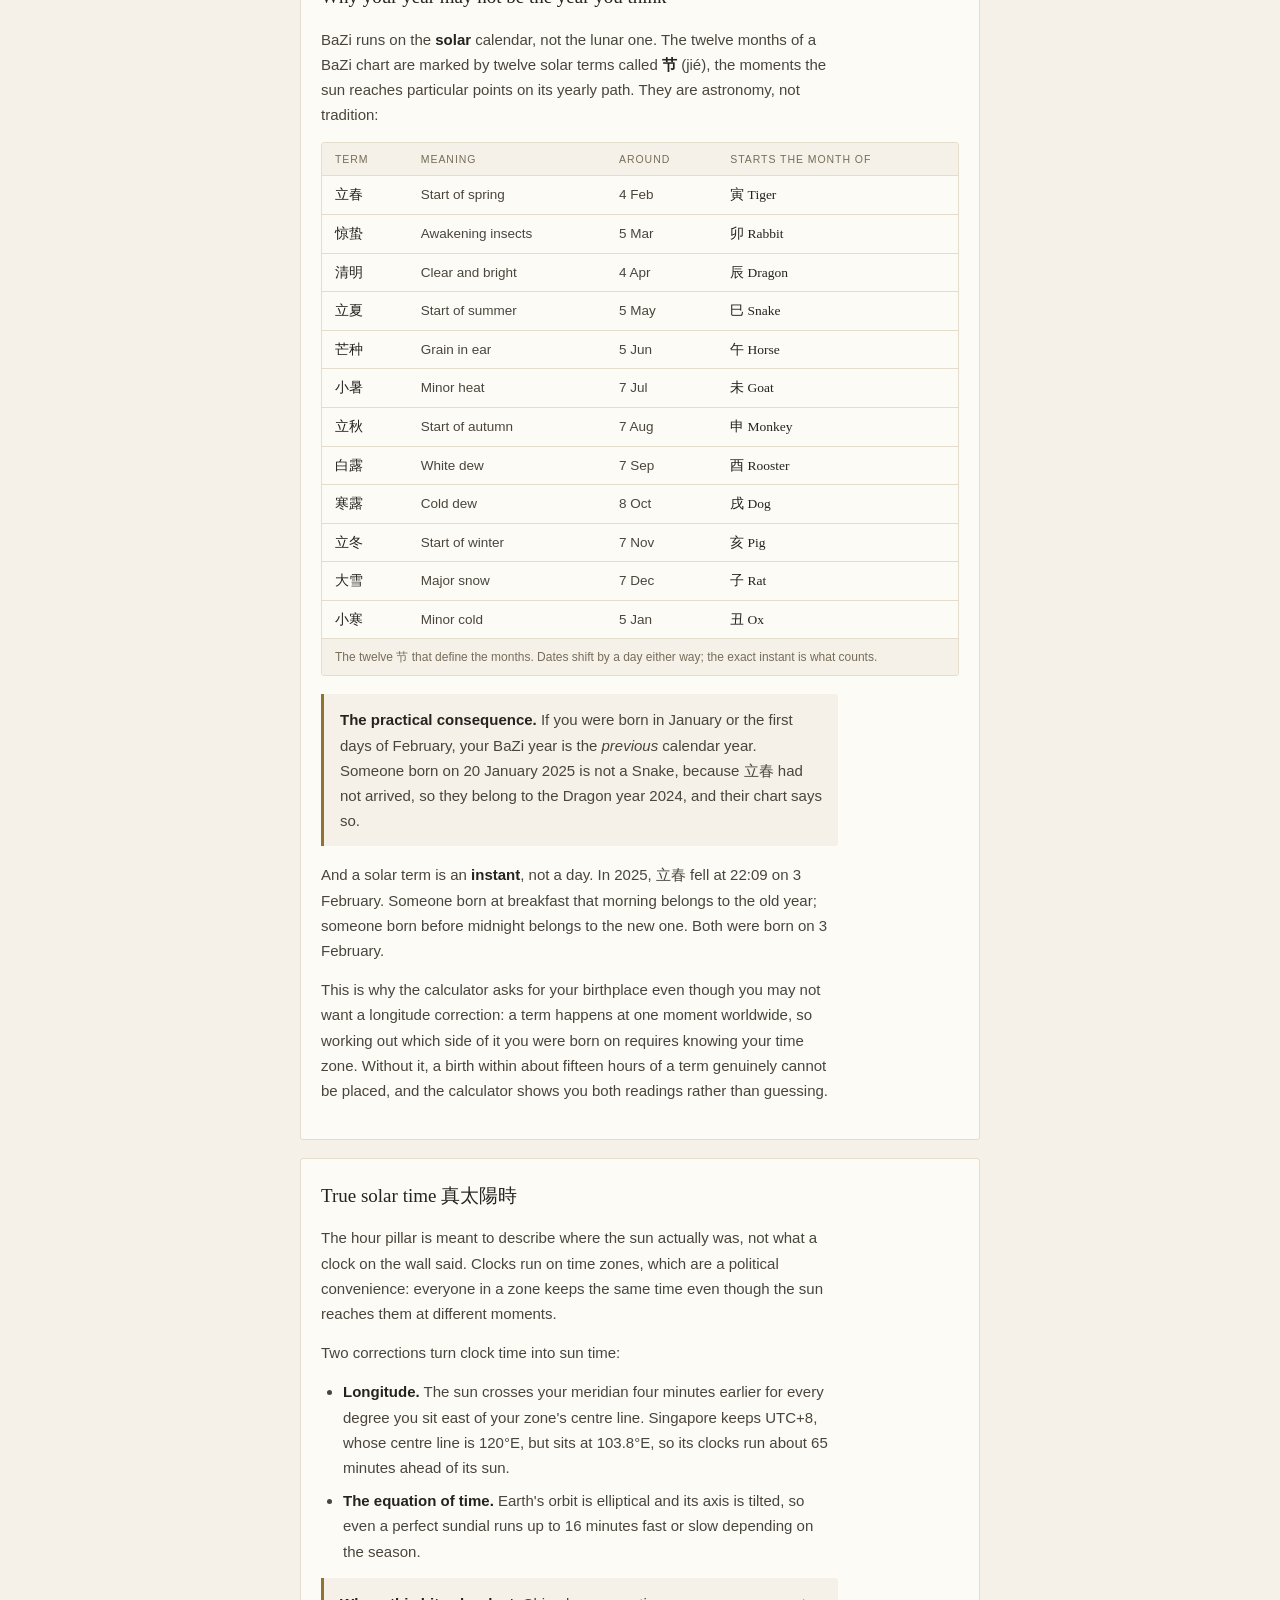
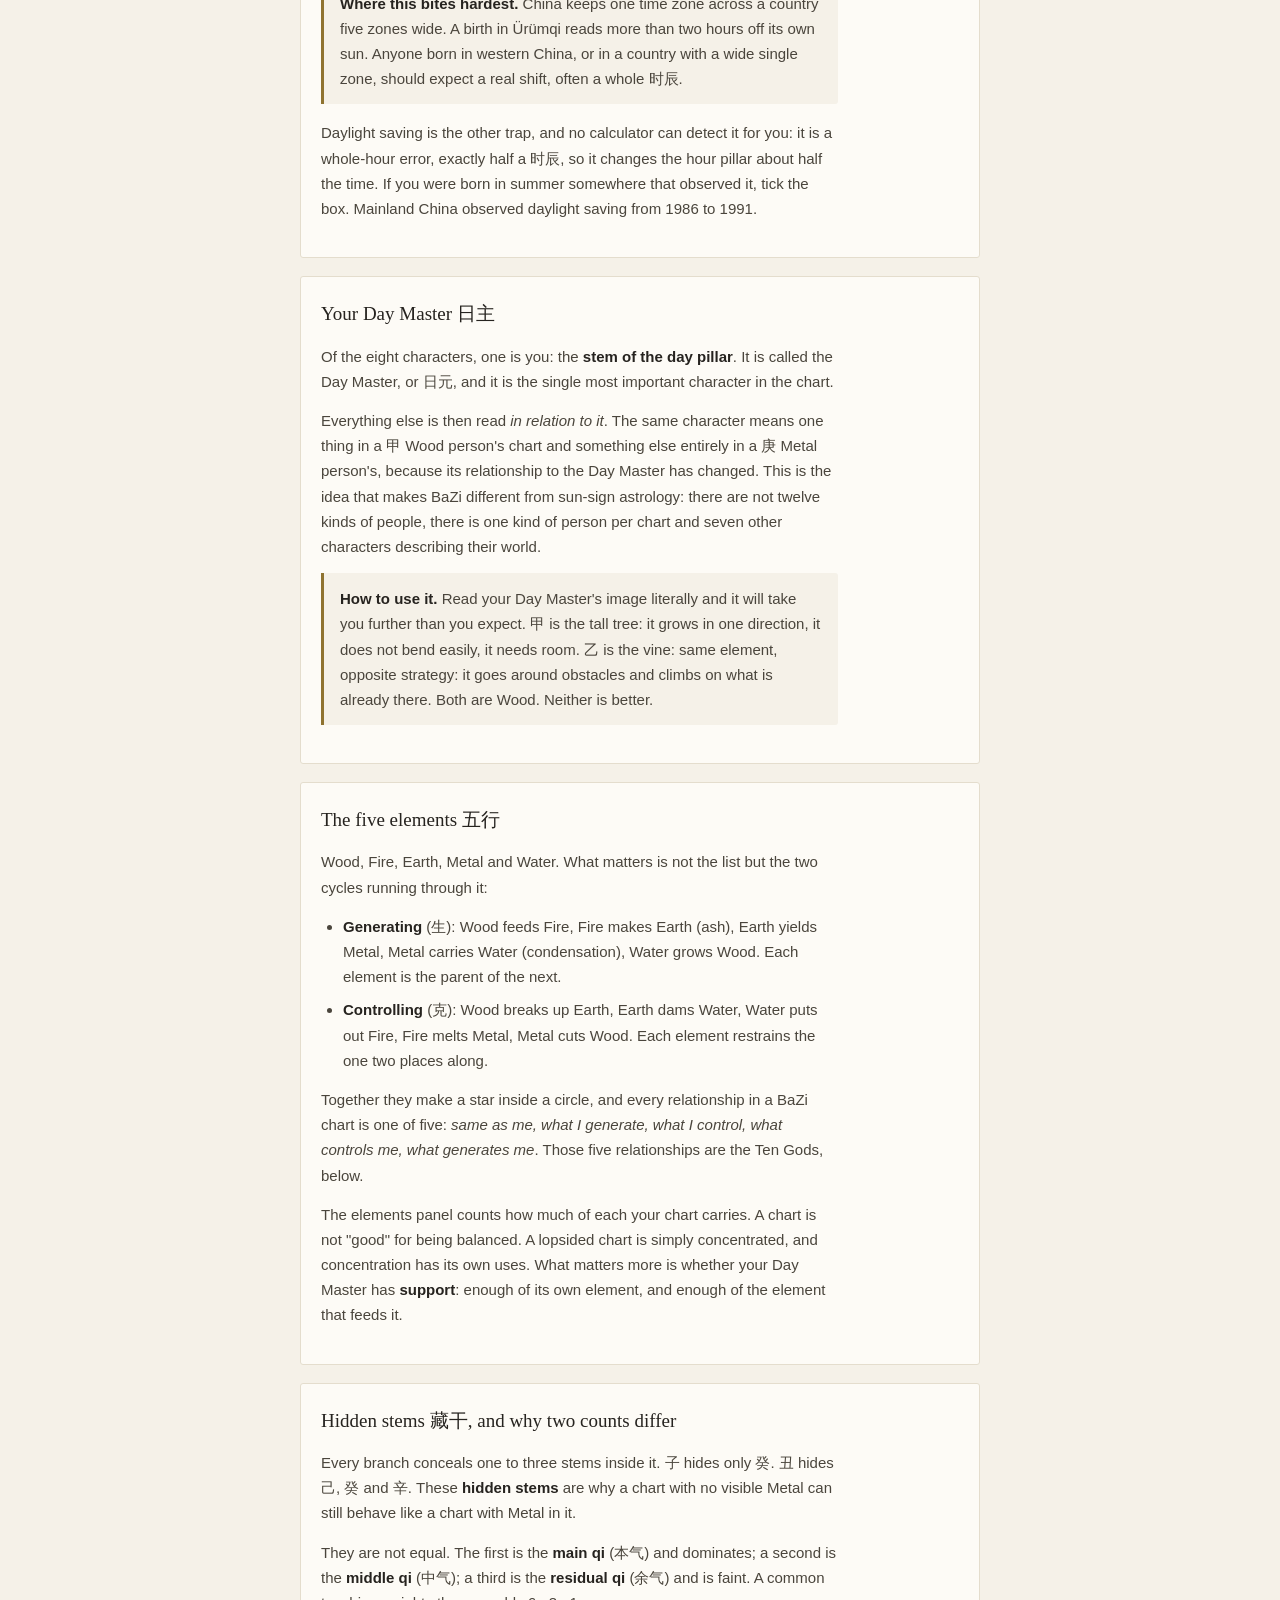
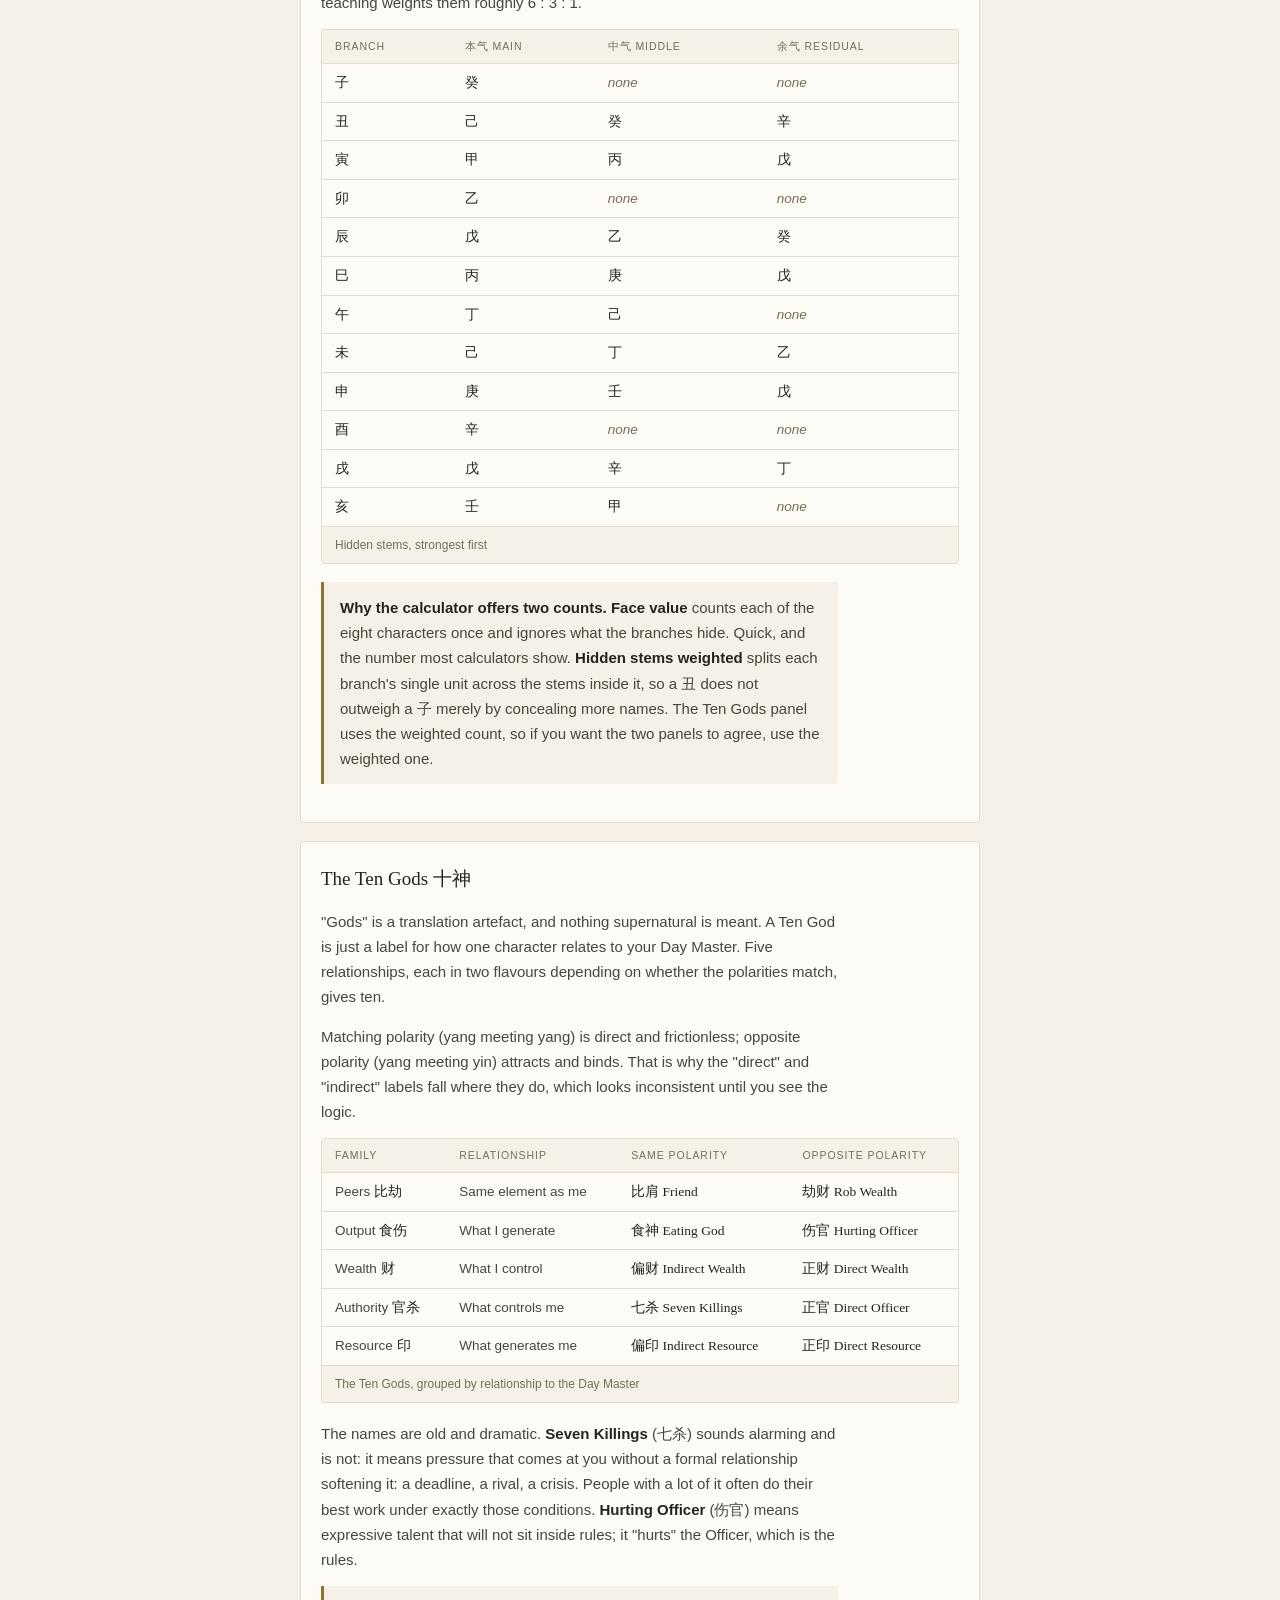
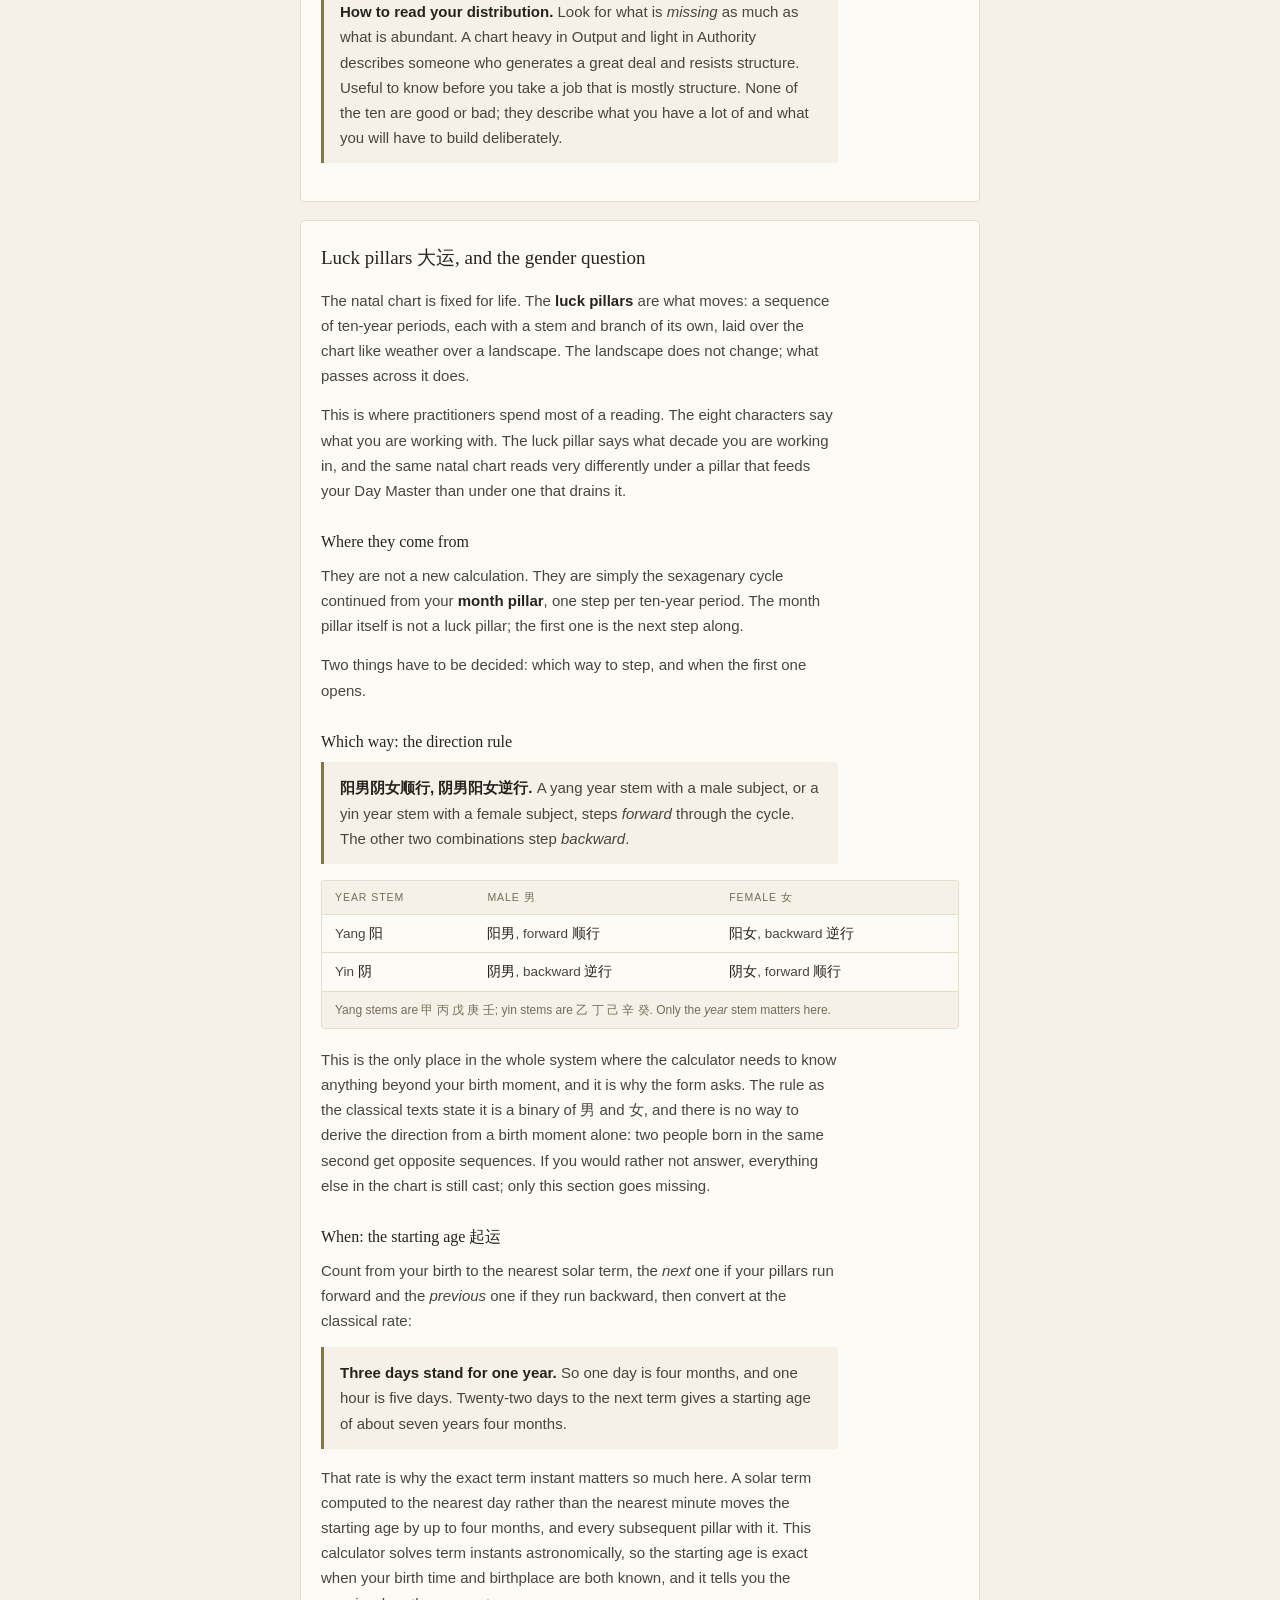
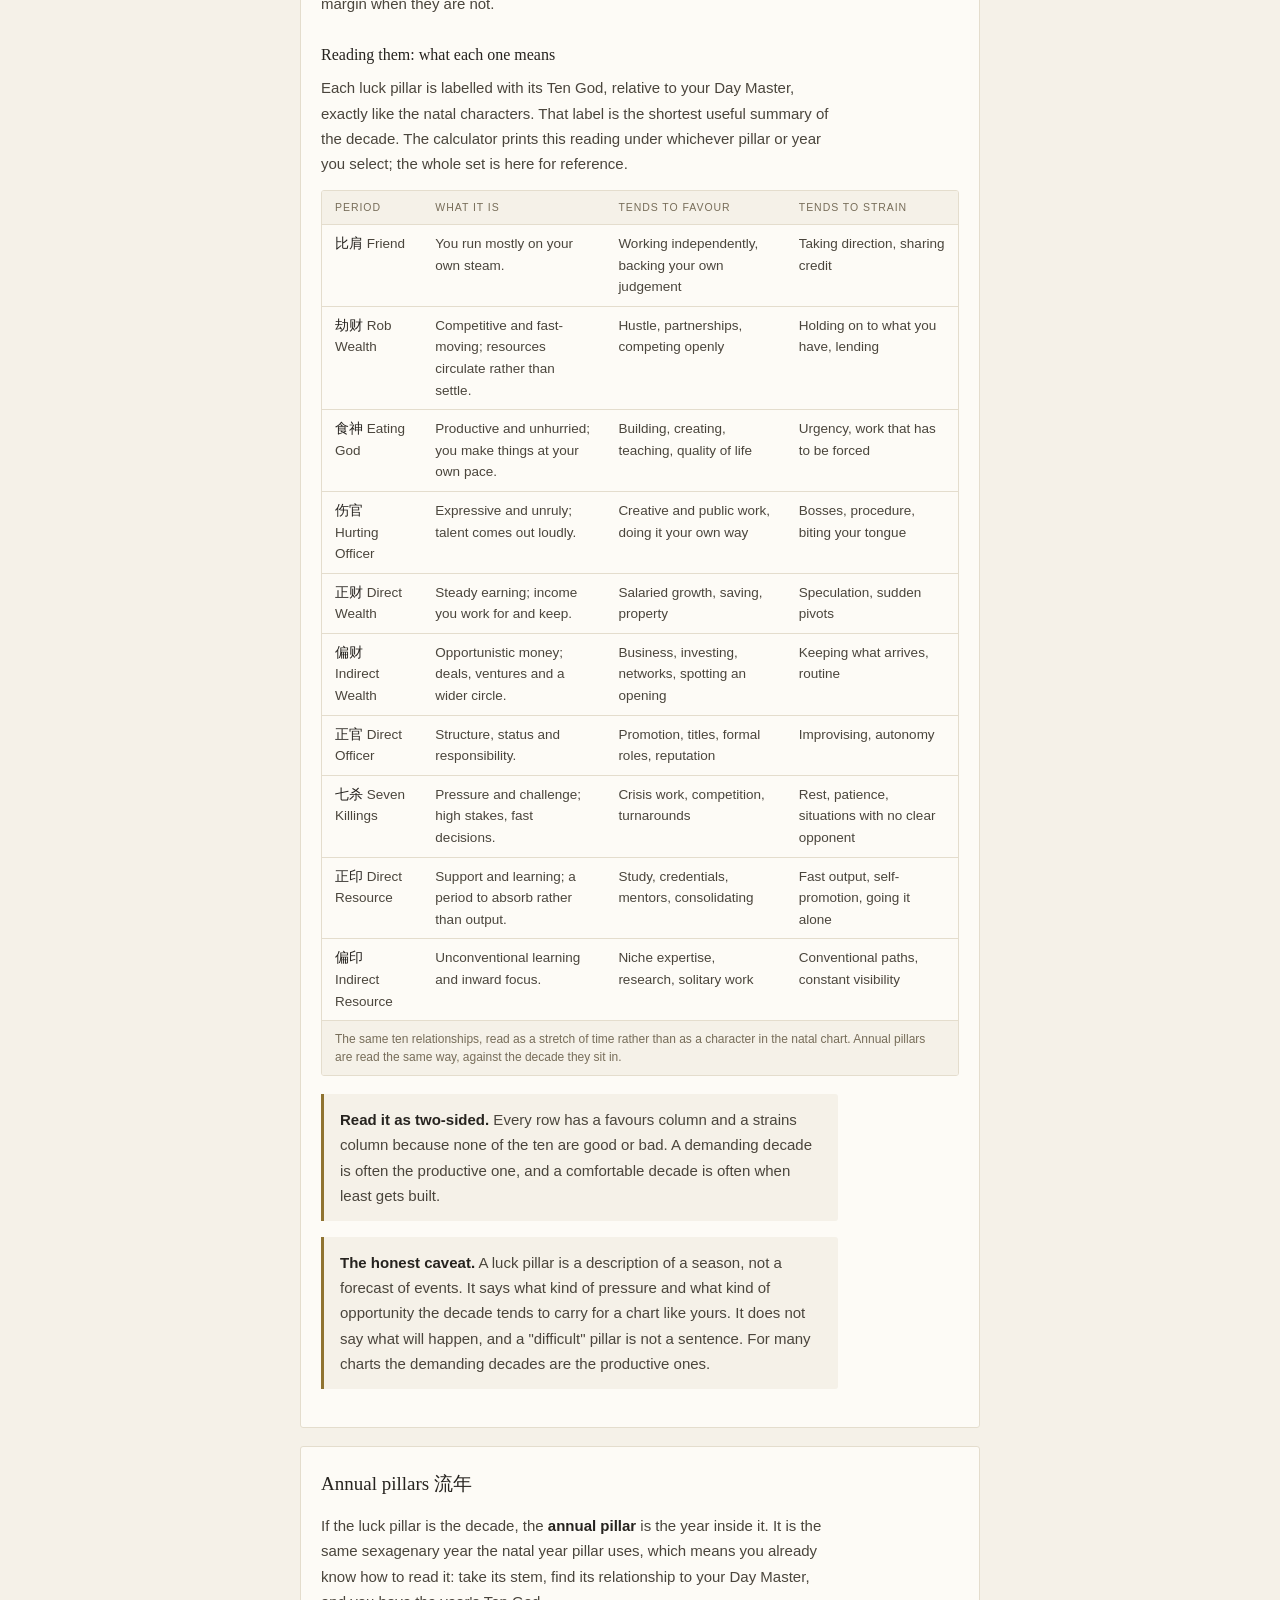
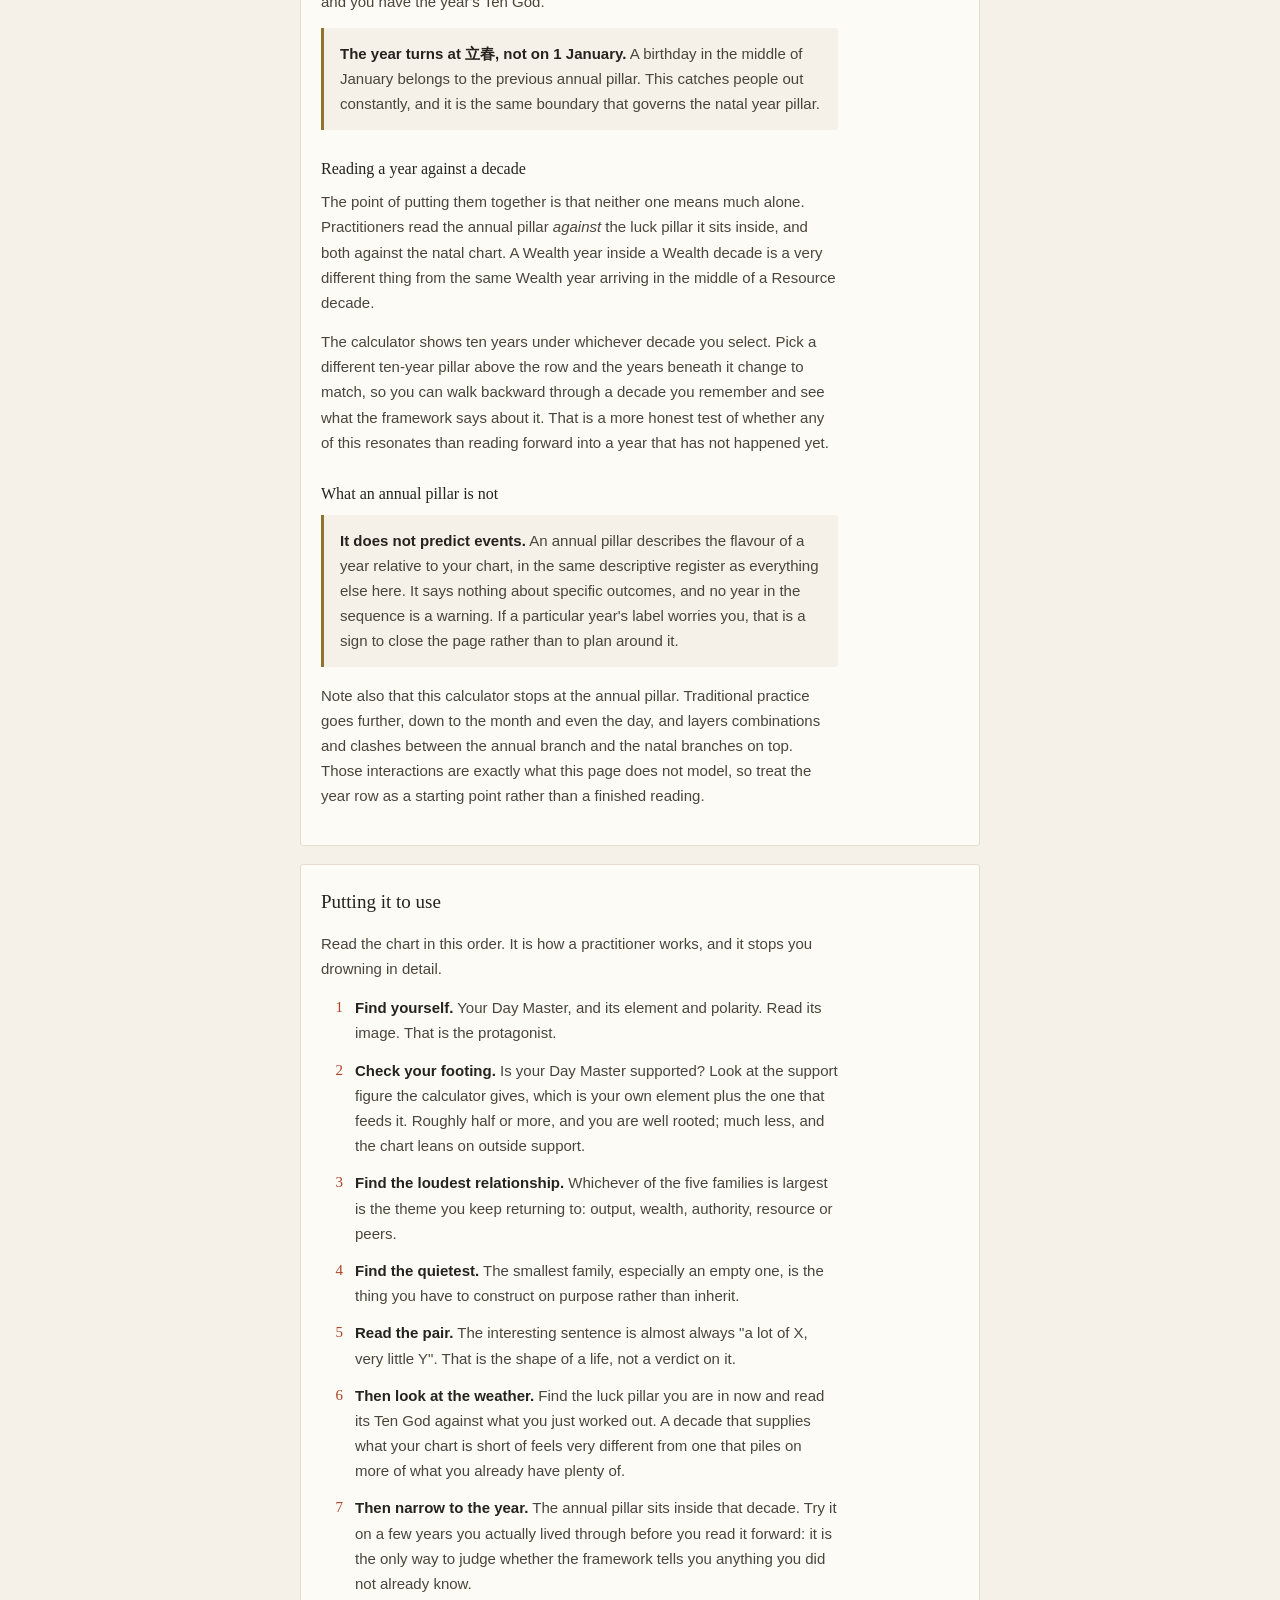
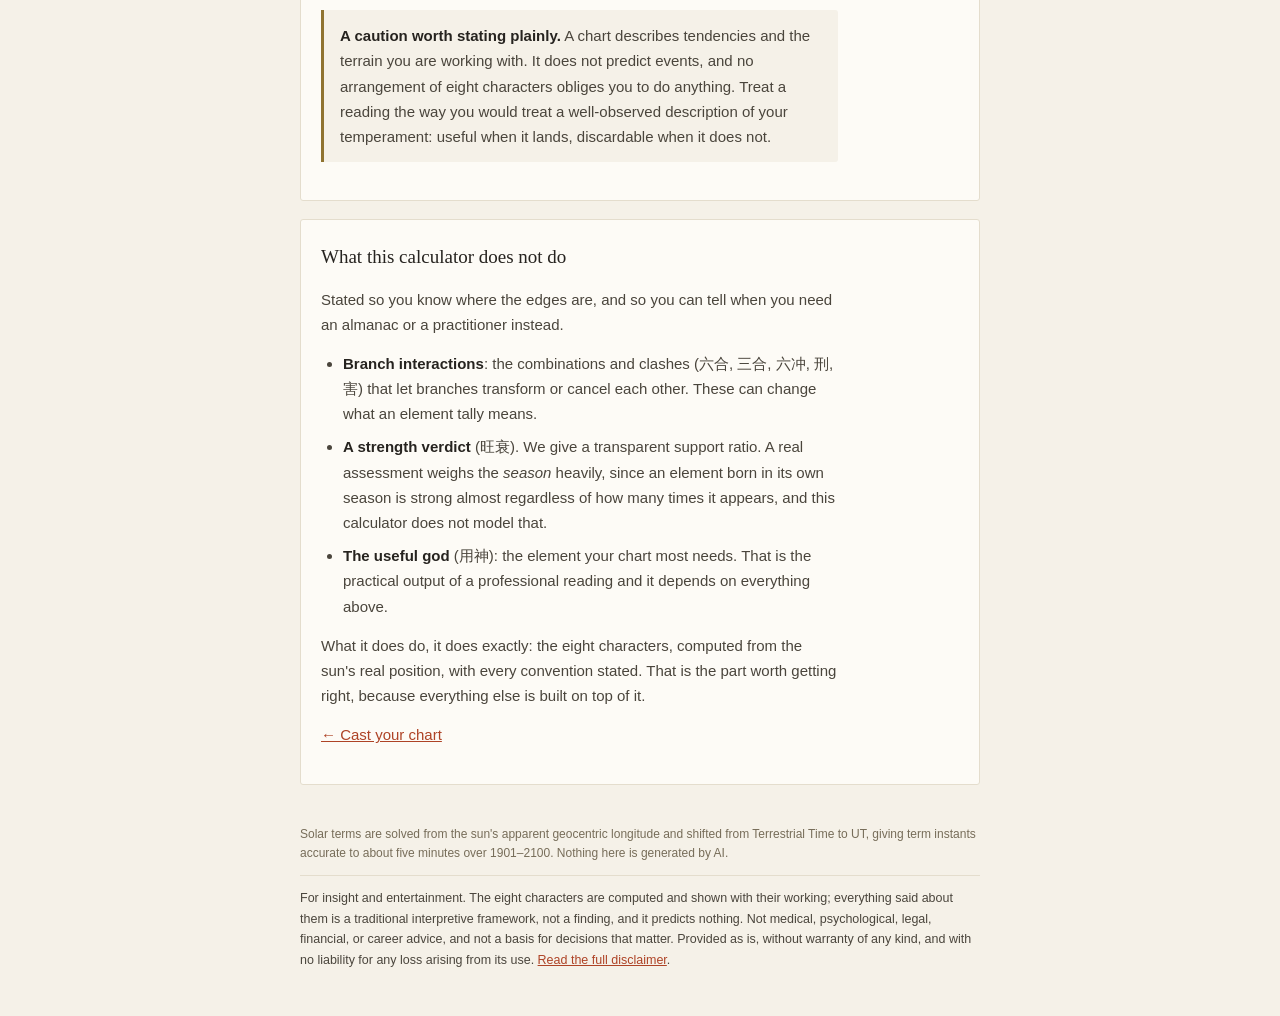
==== commit 638f2978: "fix css" ====
--- a/guide.html
+++ b/guide.html
@@ -415,22 +415,64 @@
     starting age is exact when your birth time and birthplace are both known, and it tells you the
     margin when they are not.</p>
 
-    <h3>Reading them</h3>
+    <h3 id="period-table">Reading them: what each one means</h3>
     <p>Each luck pillar is labelled with its Ten God, relative to your Day Master, exactly like the
-    natal characters. That label is the shortest useful summary of the decade:</p>
-
-    <ul>
-      <li><b>A Resource pillar</b> (<span lang="zh">印</span>) tends to be a decade of learning,
-      support and consolidation rather than output.</li>
-      <li><b>A Wealth pillar</b> (<span lang="zh">财</span>) turns attention outward to results and
-      the material world.</li>
-      <li><b>An Authority pillar</b> (<span lang="zh">官杀</span>) brings structure and pressure:
-      responsibility, and the demands that come with it.</li>
-      <li><b>An Output pillar</b> (<span lang="zh">食伤</span>) is expressive and generative; things
-      get made.</li>
-      <li><b>A Peers pillar</b> (<span lang="zh">比劫</span>) is about independence, competition and
-      the people alongside you.</li>
-    </ul>
+    natal characters. That label is the shortest useful summary of the decade. The calculator prints
+    this reading under whichever pillar or year you select; the whole set is here for reference.</p>
+
+    <div class="table-scroll">
+      <table class="ref">
+        <caption>The same ten relationships, read as a stretch of time rather than as a character in
+        the natal chart. Annual pillars are read the same way, against the decade they sit in.</caption>
+        <thead><tr><th>Period</th><th>What it is</th><th>Tends to favour</th><th>Tends to strain</th></tr></thead>
+        <tbody>
+          <tr><td><span lang="zh">比肩</span> Friend</td>
+              <td>You run mostly on your own steam.</td>
+              <td>Working independently, backing your own judgement</td>
+              <td>Taking direction, sharing credit</td></tr>
+          <tr><td><span lang="zh">劫财</span> Rob Wealth</td>
+              <td>Competitive and fast-moving; resources circulate rather than settle.</td>
+              <td>Hustle, partnerships, competing openly</td>
+              <td>Holding on to what you have, lending</td></tr>
+          <tr><td><span lang="zh">食神</span> Eating God</td>
+              <td>Productive and unhurried; you make things at your own pace.</td>
+              <td>Building, creating, teaching, quality of life</td>
+              <td>Urgency, work that has to be forced</td></tr>
+          <tr><td><span lang="zh">伤官</span> Hurting Officer</td>
+              <td>Expressive and unruly; talent comes out loudly.</td>
+              <td>Creative and public work, doing it your own way</td>
+              <td>Bosses, procedure, biting your tongue</td></tr>
+          <tr><td><span lang="zh">正财</span> Direct Wealth</td>
+              <td>Steady earning; income you work for and keep.</td>
+              <td>Salaried growth, saving, property</td>
+              <td>Speculation, sudden pivots</td></tr>
+          <tr><td><span lang="zh">偏财</span> Indirect Wealth</td>
+              <td>Opportunistic money; deals, ventures and a wider circle.</td>
+              <td>Business, investing, networks, spotting an opening</td>
+              <td>Keeping what arrives, routine</td></tr>
+          <tr><td><span lang="zh">正官</span> Direct Officer</td>
+              <td>Structure, status and responsibility.</td>
+              <td>Promotion, titles, formal roles, reputation</td>
+              <td>Improvising, autonomy</td></tr>
+          <tr><td><span lang="zh">七杀</span> Seven Killings</td>
+              <td>Pressure and challenge; high stakes, fast decisions.</td>
+              <td>Crisis work, competition, turnarounds</td>
+              <td>Rest, patience, situations with no clear opponent</td></tr>
+          <tr><td><span lang="zh">正印</span> Direct Resource</td>
+              <td>Support and learning; a period to absorb rather than output.</td>
+              <td>Study, credentials, mentors, consolidating</td>
+              <td>Fast output, self-promotion, going it alone</td></tr>
+          <tr><td><span lang="zh">偏印</span> Indirect Resource</td>
+              <td>Unconventional learning and inward focus.</td>
+              <td>Niche expertise, research, solitary work</td>
+              <td>Conventional paths, constant visibility</td></tr>
+        </tbody>
+      </table>
+    </div>
+
+    <p class="callout"><b>Read it as two-sided.</b> Every row has a favours column and a strains
+    column because none of the ten are good or bad. A demanding decade is often the productive one,
+    and a comfortable decade is often when least gets built.</p>
 
     <p class="callout"><b>The honest caveat.</b> A luck pillar is a description of a season, not a
     forecast of events. It says what kind of pressure and what kind of opportunity the decade tends
--- a/styles.css
+++ b/styles.css
@@ -14,13 +14,14 @@
   --gold:    #8f7330;
   --track:   #ece5d4;
   --field:   #948870;   /* control edges need 3:1 against the field, not a hairline */
+  --on-element: #f8f3e9;  /* glyph drawn on an element node */
 
   /* Element fills, each clearing 3:1 against --track so the bars carry meaning
      rather than decoration. */
   --wood:  #546a43;
   --fire:  #a8391d;
-  --earth: #8a6a2e;
-  --metal: #6f7076;
+  --earth: #86672c;
+  --metal: #6a6b71;
   --water: #41647a;
 
   --serif: 'Palatino Linotype', Palatino, 'Book Antiqua', Georgia, 'Songti SC', 'Noto Serif SC', serif;
@@ -37,6 +38,7 @@
     --mute:    #9c937f;
     --track:   #2e2a23;
     --field:   #7a7160;
+    --on-element: #191714;
     /* Vermillion and gold tuned for rice paper are unreadable on ink. These
        are the same hues lifted until they clear 5:1 on --surface. --seal in
        particular carries .err and the .boundary panel, so it must be the most
@@ -321,7 +323,6 @@
   font-size: 12.5px;
   color: var(--ink-soft);
   line-height: 1.65;
-  max-width: 66ch;
   margin-top: 12px;
   padding-top: 12px;
   border-top: 1px solid var(--hair);
@@ -513,20 +514,27 @@
   border-radius: 0 3px 3px 0;
 }
 
-.steps { counter-reset: step; list-style: none; padding-left: 0; }
+.prose .steps { counter-reset: step; list-style: none; padding-left: 0; }
+/* Absolute positioning, not grid. A grid item is created per child *and* per
+   text run, so a bolded lead-in followed by prose split into two items and the
+   trailing sentence dropped into the 26px counter column, one word per line.
+   Taking the counter out of flow leaves the content as ordinary text. */
 .steps li {
   counter-increment: step;
-  display: grid;
-  grid-template-columns: 26px 1fr;
-  gap: 12px;
+  position: relative;
+  padding-left: 34px;
   margin-bottom: 12px;
 }
 .steps li::before {
   content: counter(step);
+  position: absolute;
+  left: 0;
+  top: 0;
+  width: 22px;
+  text-align: right;
   font-family: var(--serif);
   font-size: 15px;
   color: var(--seal);
-  text-align: right;
 }
 
 /* Reference tables scroll on their own rather than pushing the page sideways. */
@@ -732,8 +740,6 @@
   min-width: min-content;
 }
 .year {
-  flex: 1 0 66px;
-  min-width: 66px;
   background: var(--paper);
   border: 1px solid var(--hair);
   border-radius: 3px;
@@ -780,3 +786,156 @@
 
 /* "none" rather than a dash, in the hidden-stem table's empty cells. */
 table.ref td.none { color: var(--mute); font-style: italic; }
+
+/* ── "What is this?" disclosures ─────────────────────────── */
+/* The long explanation each section used to carry, folded away. Default view is
+   a heading, one short line and the data; detail arrives on demand. Inline
+   rather than a modal so it works the same on a phone and stays keyboard and
+   screen-reader native. */
+.explain { margin: 0 0 16px; }
+.explain summary {
+  display: inline-flex;
+  align-items: center;
+  gap: 6px;
+  font-size: 12.5px;
+  color: var(--seal);
+  cursor: pointer;
+  padding: 3px 0;
+  list-style: none;
+  width: fit-content;
+}
+.explain summary::-webkit-details-marker { display: none; }
+.explain summary::before {
+  content: "?";
+  display: inline-flex;
+  align-items: center;
+  justify-content: center;
+  width: 15px; height: 15px;
+  flex: none;
+  font-size: 10px;
+  border: 1px solid var(--seal);
+  border-radius: 50%;
+}
+.explain[open] summary::before { content: "\2013"; }
+.explain-body {
+  margin-top: 8px;
+  padding: 14px 16px;
+  background: var(--paper);
+  border-left: 2px solid var(--gold);
+  border-radius: 0 3px 3px 0;
+}
+.explain-body p { margin: 0 0 10px; font-size: 13.5px; line-height: 1.6; color: var(--ink-soft); }
+.explain-body p:last-child { margin-bottom: 0; }
+.explain-body b { color: var(--ink); font-weight: 600; }
+
+/* ── Reading of one period ───────────────────────────────── */
+/* Opens under the strip when a decade or a year is selected. The gap this fills:
+   the page used to say "you are in the Direct Wealth pillar" and stop there. */
+.meaning {
+  border: 1px solid var(--hair);
+  border-left: 3px solid var(--seal);
+  border-radius: 0 3px 3px 0;
+  background: var(--paper);
+  padding: 16px 18px;
+  margin: 4px 0 18px;
+}
+.meaning-head { display: flex; align-items: baseline; gap: 10px; flex-wrap: wrap; margin-bottom: 10px; }
+.meaning-title {
+  font-family: 'Songti SC', 'Noto Serif SC', var(--serif);
+  font-size: 17px;
+  color: var(--ink);
+}
+.meaning-sub { font-size: 12px; color: var(--mute); }
+.meaning-lead { margin: 0 0 8px; font-size: 14.5px; line-height: 1.6; color: var(--ink-soft); }
+.meaning-lead b { color: var(--ink); font-weight: 600; }
+.meaning-lead .hz { font-family: 'Songti SC', 'Noto Serif SC', var(--serif); color: var(--seal); }
+.meaning-fam { margin: 0 0 12px; font-size: 12.5px; line-height: 1.55; color: var(--mute); }
+.meaning-fam b { color: var(--ink-soft); font-weight: 600; }
+.meaning-fam .hz { font-family: 'Songti SC', 'Noto Serif SC', var(--serif); }
+
+.meaning-pair { margin: 0 0 12px; display: grid; gap: 3px 12px; }
+.meaning-pair dt {
+  font-size: 10.5px;
+  letter-spacing: .08em;
+  text-transform: uppercase;
+  color: var(--mute);
+}
+.meaning-pair dt.favours { color: var(--wood); }
+.meaning-pair dt.strains { color: var(--seal); }
+.meaning-pair dd { margin: 0 0 8px; font-size: 13.5px; line-height: 1.55; color: var(--ink-soft); }
+.meaning-pair dd:last-of-type { margin-bottom: 0; }
+.meaning-practice {
+  margin: 0;
+  padding-top: 11px;
+  border-top: 1px solid var(--hair);
+  font-size: 13.5px;
+  line-height: 1.6;
+  color: var(--ink-soft);
+}
+.meaning-more { margin: 10px 0 0; font-size: 12px; color: var(--mute); }
+
+@media (min-width: 560px) {
+  .meaning-pair { grid-template-columns: 118px 1fr; align-items: baseline; }
+  .meaning-pair dd { margin-bottom: 4px; }
+}
+
+/* ── Five element cycle ──────────────────────────────────── */
+.cycle { margin: 0 0 18px; }
+.cycle svg { display: block; width: 100%; max-width: 400px; height: auto; margin: 0 auto; }
+.cyc-gen { stroke: var(--ink-soft); stroke-width: 1.4; }
+.cyc-gen-head { fill: var(--ink-soft); }
+.cyc-ctl { stroke: var(--mute); stroke-width: 1; stroke-dasharray: 4 4; opacity: .8; }
+.cyc-ctl-head { fill: var(--mute); }
+.cyc-ring { fill: none; stroke: var(--seal); stroke-width: 2; }
+.cyc-hz {
+  font-family: 'Songti SC', 'Noto Serif SC', var(--serif);
+  font-size: 15px;
+  text-anchor: middle;
+  fill: var(--on-element);
+}
+.cyc-label { font-size: 11.5px; fill: var(--ink); font-family: var(--sans); }
+.cyc-rel { font-size: 10.5px; fill: var(--mute); font-family: var(--sans); }
+.cyc-node.is-dm .cyc-rel { fill: var(--seal); }
+.cycle figcaption {
+  margin-top: 10px;
+  font-size: 12px;
+  line-height: 1.55;
+  color: var(--mute);
+}
+.cycle figcaption .hz { font-family: 'Songti SC', 'Noto Serif SC', var(--serif); color: var(--ink-soft); }
+.elem-bars { margin-top: 4px; }
+
+/* ── Ten gods: the headline before the breakdown ─────────── */
+.gods-lead {
+  border-left: 2px solid var(--gold);
+  background: var(--paper);
+  padding: 13px 16px;
+  border-radius: 0 3px 3px 0;
+  margin-bottom: 20px;
+}
+.gods-lead-line { margin: 0 0 7px; font-size: 14.5px; line-height: 1.6; color: var(--ink-soft); }
+.gods-lead-line b { color: var(--ink); font-weight: 600; }
+.gods-lead-line .hz { font-family: 'Songti SC', 'Noto Serif SC', var(--serif); color: var(--seal); font-weight: normal; }
+.gods-lead-note { margin: 0; font-size: 12.5px; line-height: 1.55; color: var(--mute); }
+
+/* Years are buttons now, like the decades above them. */
+.year-strip > li { display: flex; flex: 1 0 66px; min-width: 66px; }
+.year {
+  width: 100%;
+  font: inherit;
+  color: inherit;
+  cursor: pointer;
+}
+.year:hover { border-color: var(--field); }
+.year[aria-pressed="true"] {
+  border-color: var(--seal);
+  box-shadow: inset 0 0 0 1px var(--seal);
+  background: var(--surface);
+}
+
+@media print {
+  .explain[open] .explain-body { display: block; }
+  .explain summary { display: none; }
+  .meaning { break-inside: avoid; }
+  .cycle { break-inside: avoid; }
+}
